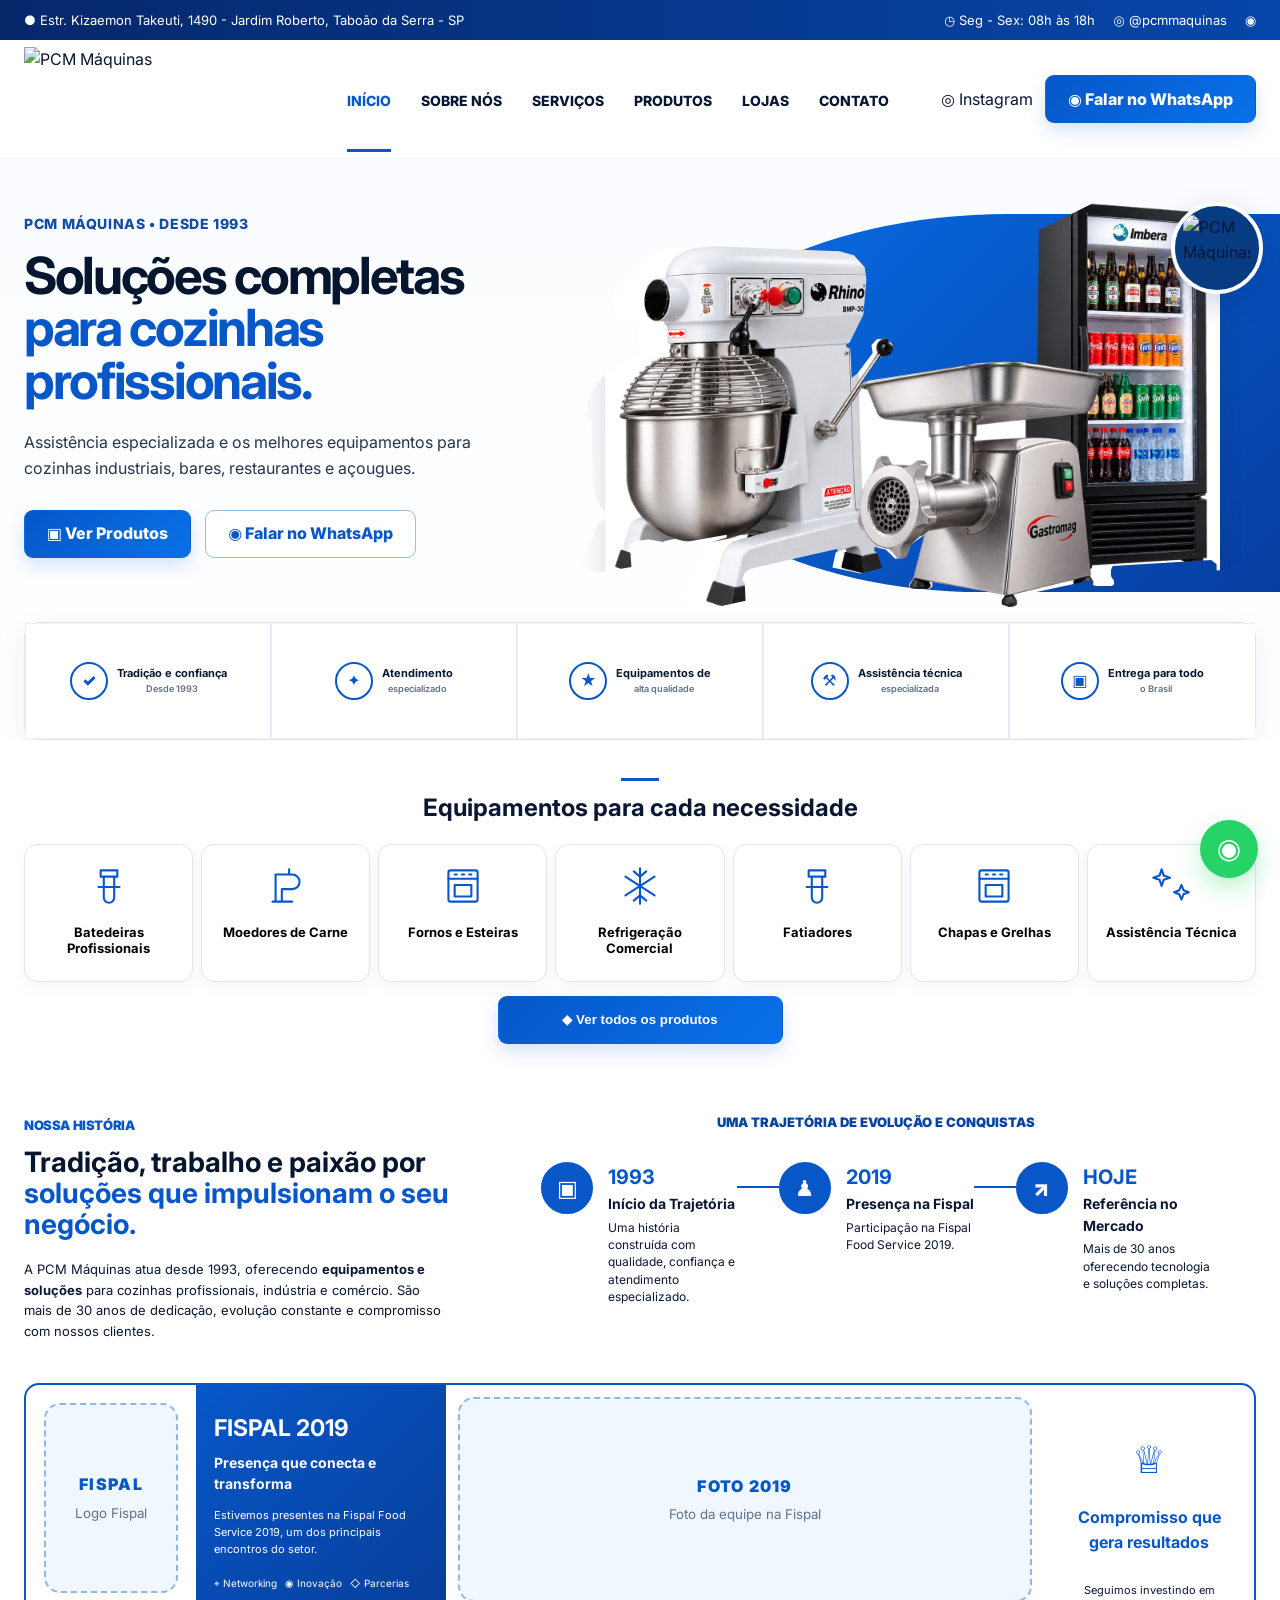
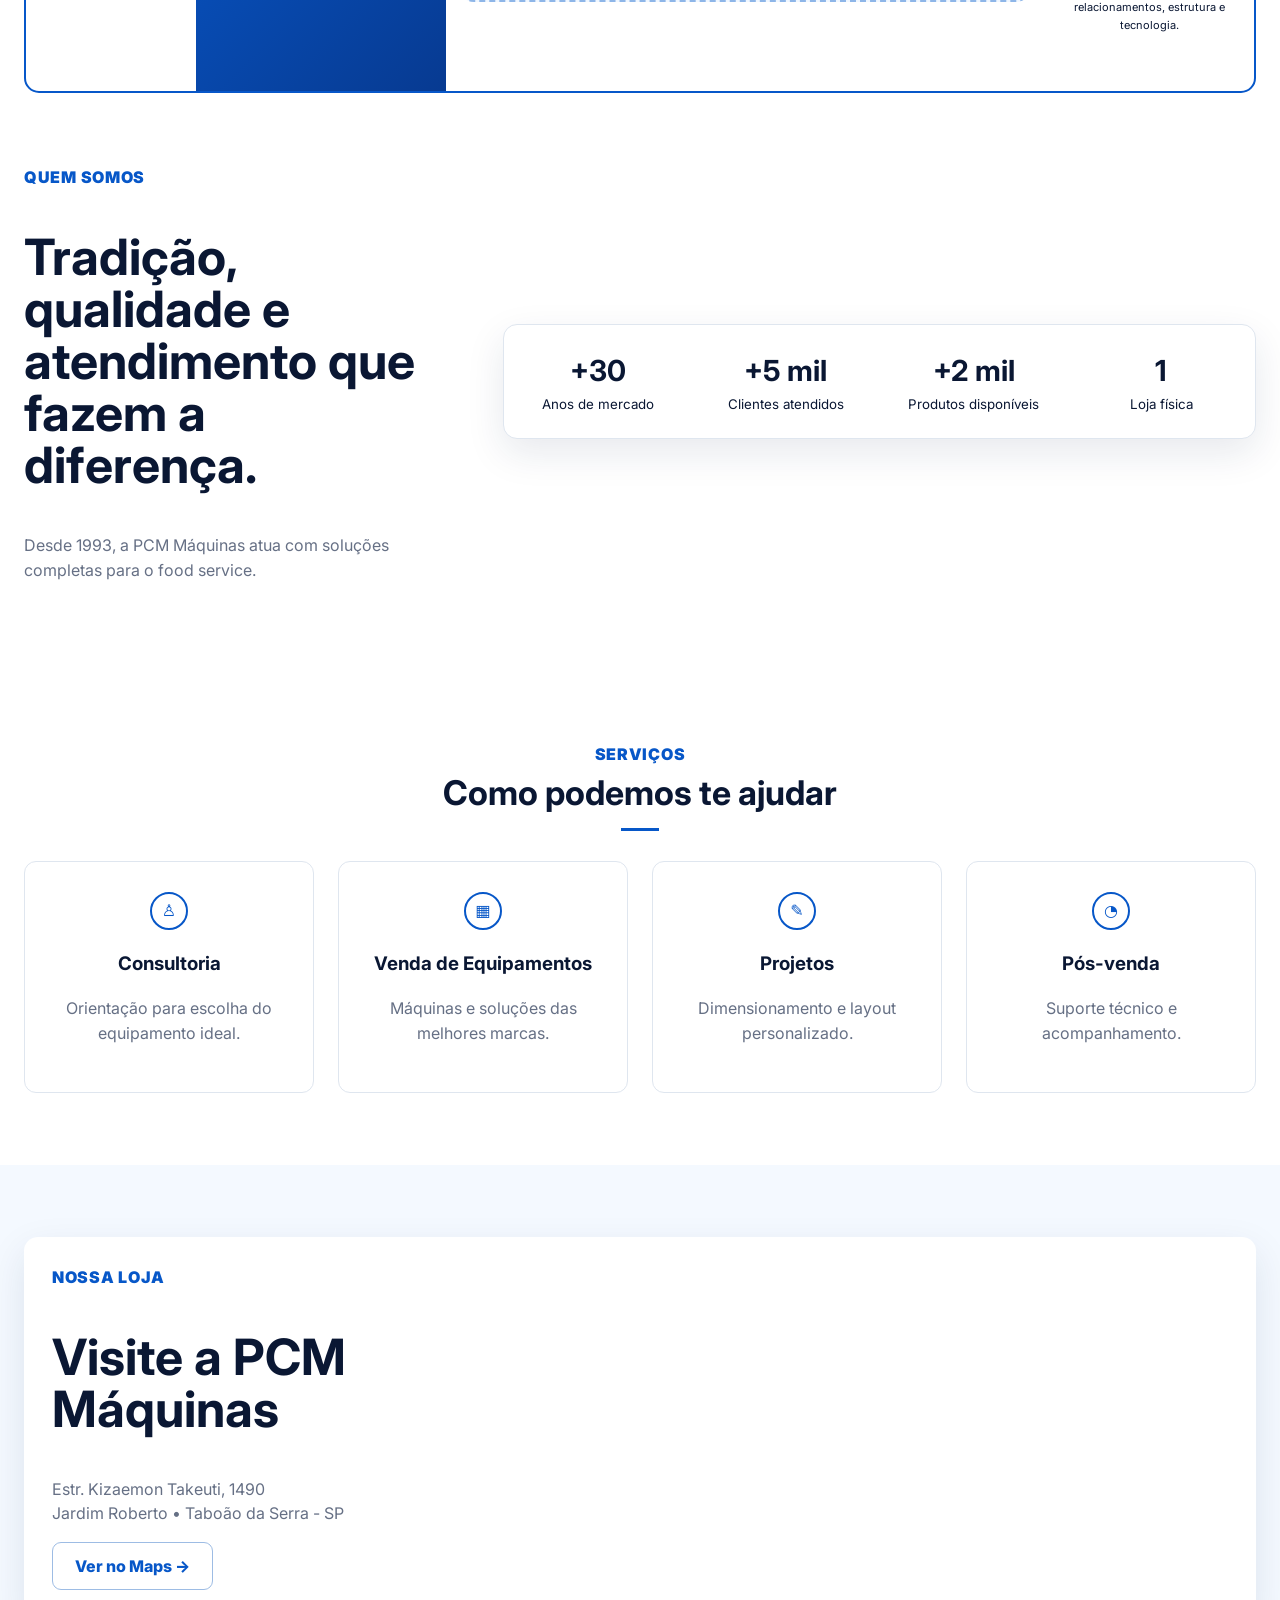
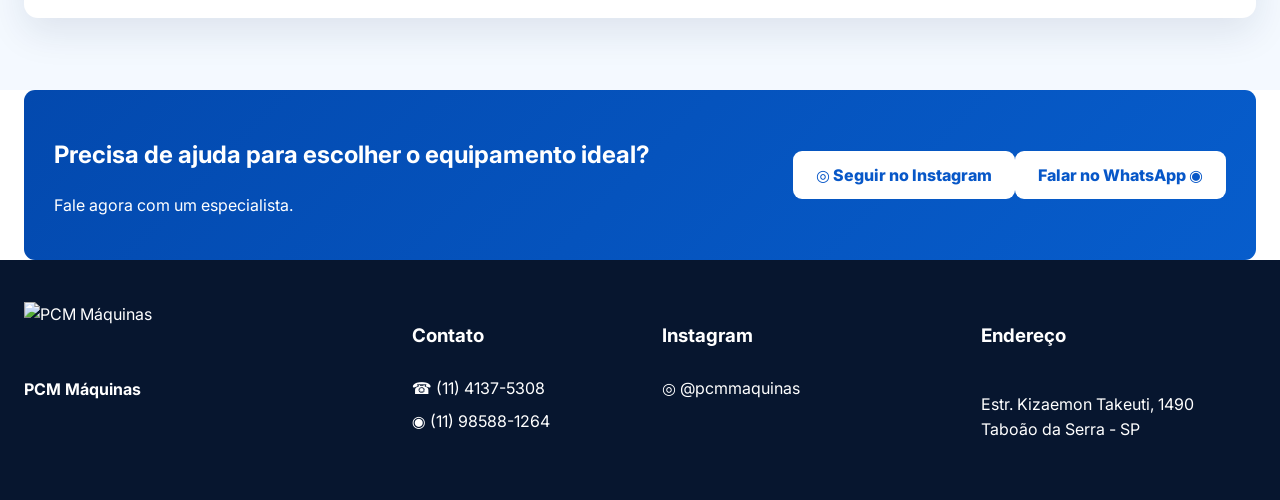
==== index.html @ 2cda2779 "Bust hero cache after final layering fix" ====
<!DOCTYPE html>
<html lang="pt-BR">
<head>
<meta charset="UTF-8"><meta name="viewport" content="width=device-width,initial-scale=1">
<title>PCM Máquinas | Soluções para cozinhas profissionais</title>
<meta name="description" content="Consultoria e venda de equipamentos e maquinários para cozinhas industriais, bares, restaurantes e açougues.">
<link rel="preconnect" href="https://fonts.googleapis.com"><link rel="preconnect" href="https://fonts.gstatic.com" crossorigin>
<link href="https://fonts.googleapis.com/css2?family=Inter:wght@400;500;600;700;800;900&display=swap" rel="stylesheet">
<link rel="stylesheet" href="style.css"><link rel="stylesheet" href="products-section.css"><link rel="stylesheet" href="reference-layout.css"><link rel="stylesheet" href="hero-image-fix.css?v=5">
</head>
<body>
<div class="topbar"><div class="container topbar-inner"><a href="https://maps.app.goo.gl/GaJ7iZRAQxHrqAn27" target="_blank">● Estr. Kizaemon Takeuti, 1490 - Jardim Roberto, Taboão da Serra - SP</a><div class="topbar-right"><span>◷ Seg - Sex: 08h às 18h</span><a href="https://www.instagram.com/pcmmaquinas/" target="_blank" rel="noopener" aria-label="Instagram PCM Máquinas">◎ @pcmmaquinas</a><a href="https://wa.me/5511985881264" target="_blank">◉</a></div></div></div>
<header class="site-header"><div class="container header-inner"><a class="brand" href="#home"><img class="logo" src="https://i.ibb.co/qYZsDvNP/5-B32-D0-B0-4-CD4-49-D8-BDB4-69-C4-C292510-B.png" alt="PCM Máquinas"></a><nav id="nav-menu" class="nav"><a class="active" href="#home">Início</a><a href="#about">Sobre nós</a><a href="#services">Serviços</a><a href="#gallery">Produtos</a><a href="#stores">Lojas</a><a href="#contact">Contato</a></nav><div class="header-actions"><a class="instagram-header" href="https://www.instagram.com/pcmmaquinas/" target="_blank" rel="noopener" aria-label="Instagram PCM Máquinas">◎ Instagram</a><a class="btn btn-whatsapp-header" href="https://wa.me/5511985881264" target="_blank">◉ Falar no WhatsApp</a><button class="menu-toggle" type="button" aria-label="Abrir menu">☰</button></div></div></header>
<main>
<section id="home" class="hero reference-hero"><div class="container hero-grid"><div class="hero-copy"><span class="eyebrow">PCM MÁQUINAS • DESDE 1993</span><h1>Soluções completas <span>para cozinhas profissionais.</span></h1><p>Assistência especializada e os melhores equipamentos para cozinhas industriais, bares, restaurantes e açougues.</p><div class="hero-actions"><a class="btn btn-primary" href="#gallery">▣ Ver Produtos</a><a class="btn btn-outline" href="https://wa.me/5511985881264" target="_blank">◉ Falar no WhatsApp</a></div></div><div class="hero-visual"><div class="hero-blob"></div><img class="hero-products-composite" src="hero-equipamentos.png?v=5" alt="Equipamentos profissionais PCM Máquinas"><div class="hero-badge"><img src="https://i.ibb.co/qYZsDvNP/5-B32-D0-B0-4-CD4-49-D8-BDB4-69-C4-C292510-B.png" alt="PCM Máquinas"></div></div></div><div class="container trust-row"><div class="trust-item"><span class="trust-icon">✓</span><strong>Tradição e confiança<small>Desde 1993</small></strong></div><div class="trust-item"><span class="trust-icon">✦</span><strong>Atendimento<small>especializado</small></strong></div><div class="trust-item"><span class="trust-icon">★</span><strong>Equipamentos de<small>alta qualidade</small></strong></div><div class="trust-item"><span class="trust-icon">⚒</span><strong>Assistência técnica<small>especializada</small></strong></div><div class="trust-item"><span class="trust-icon">▣</span><strong>Entrega para todo<small>o Brasil</small></strong></div></div></section>
<section id="gallery" class="section products-hub reference-products"><div class="container"><div class="center-heading products-heading"><span class="heading-line"></span><h2>Equipamentos para cada necessidade</h2></div><div class="equipment-categories"><button class="equipment-category" data-category="Preparação de Alimentos"><span class="category-icon" data-icon="prep"></span><strong>Batedeiras Profissionais</strong></button><button class="equipment-category" data-category="Açougues"><span class="category-icon" data-icon="butcher"></span><strong>Moedores de Carne</strong></button><button class="equipment-category" data-category="Cocção"><span class="category-icon" data-icon="cook"></span><strong>Fornos e Esteiras</strong></button><button class="equipment-category" data-category="Refrigeração"><span class="category-icon" data-icon="cold"></span><strong>Refrigeração Comercial</strong></button><button class="equipment-category" data-category="Preparação de Alimentos"><span class="category-icon" data-icon="prep"></span><strong>Fatiadores</strong></button><button class="equipment-category" data-category="Cocção"><span class="category-icon" data-icon="cook"></span><strong>Chapas e Grelhas</strong></button><button class="equipment-category" data-category="Todos"><span class="category-icon" data-icon="more"></span><strong>Assistência Técnica</strong></button></div><div class="products-expand-action"><button class="btn btn-primary" id="expandProductsBtn" type="button">◆ Ver todos os produtos</button></div><div class="equipment-catalog" id="equipmentCatalog" hidden><div class="catalog-heading"><span class="section-kicker">TODOS OS EQUIPAMENTOS</span><h2>Conheça nossa linha completa</h2></div><div class="product-filters" id="productFilters"><button class="active" data-filter="Todos">Todos</button><button data-filter="Preparação de Alimentos">Preparação</button><button data-filter="Cocção">Cocção</button><button data-filter="Refrigeração">Refrigeração</button><button data-filter="Aço Inox">Aço Inox</button><button data-filter="Linha Hotelaria">Hotelaria</button><button data-filter="Açougues">Açougues</button><button data-filter="Lavagem">Lavagem</button></div><div class="equipment-grid" id="equipmentGrid"></div><div class="load-more-wrap"><button class="btn btn-outline" id="loadMoreProducts" type="button">Carregar mais equipamentos ↓</button></div></div></div></section>
<section id="history" class="section history-section reference-history"><div class="container"><div class="history-grid"><div class="history-copy"><span class="section-kicker">NOSSA HISTÓRIA</span><h2>Tradição, trabalho e paixão por <span>soluções que impulsionam o seu negócio.</span></h2><p>A PCM Máquinas atua desde 1993, oferecendo <strong>equipamentos e soluções</strong> para cozinhas profissionais, indústria e comércio. São mais de 30 anos de dedicação, evolução constante e compromisso com nossos clientes.</p></div><div class="history-photo-test" style="overflow:hidden;border-radius:18px;min-height:300px;box-shadow:0 12px 32px rgba(15,45,90,.12)"><img src="assets/history/loja-fachada.jpg?v=1" alt="Loja PCM Máquinas em Taboão da Serra" style="display:block;width:100%;height:100%;min-height:300px;object-fit:cover;object-position:center"></div><div class="history-timeline"><div class="timeline-title">UMA TRAJETÓRIA DE EVOLUÇÃO E CONQUISTAS</div><div class="timeline"><article><span class="timeline-icon">▣</span><div><strong>1993</strong><h3>Início da Trajetória</h3><p>Uma história construída com qualidade, confiança e atendimento especializado.</p></div></article><article><span class="timeline-icon">♟</span><div><strong>2019</strong><h3>Presença na Fispal</h3><p>Participação na Fispal Food Service 2019.</p></div></article><article><span class="timeline-icon">↗</span><div><strong>HOJE</strong><h3>Referência no Mercado</h3><p>Mais de 30 anos oferecendo tecnologia e soluções completas.</p></div></article></div></div></div><div class="fispal-panel"><div class="fispal-brand-placeholder placeholder"><span>FISPAL</span><small>Logo Fispal</small></div><div class="fispal-copy"><h2>FISPAL 2019</h2><h3>Presença que conecta e transforma</h3><p>Estivemos presentes na Fispal Food Service 2019, um dos principais encontros do setor.</p><div class="mini-benefits"><span>⌖ Networking</span><span>◉ Inovação</span><span>◇ Parcerias</span></div></div><div class="fispal-photo-placeholder placeholder"><span>FOTO 2019</span><small>Foto da equipe na Fispal</small></div><div class="fispal-commit"><span class="big-outline-icon">♕</span><h3>Compromisso que gera resultados</h3><p>Seguimos investindo em relacionamentos, estrutura e tecnologia.</p></div></div></div></section>
<section id="about" class="section about-section"><div class="container about-grid"><div class="about-copy"><span class="section-kicker">QUEM SOMOS</span><h2>Tradição, qualidade e atendimento que fazem a diferença.</h2><p>Desde 1993, a PCM Máquinas atua com soluções completas para o food service.</p></div><div class="stats-card"><div class="stat"><strong>+30</strong><small>Anos de mercado</small></div><div class="stat"><strong>+5 mil</strong><small>Clientes atendidos</small></div><div class="stat"><strong>+2 mil</strong><small>Produtos disponíveis</small></div><div class="stat"><strong>1</strong><small>Loja física</small></div></div></div></section>
<section id="services" class="section services-section"><div class="container"><div class="center-heading"><span class="section-kicker">SERVIÇOS</span><h2>Como podemos te ajudar</h2><span class="heading-line"></span></div><div class="services-grid"><article class="service-card"><span class="service-icon">♙</span><h3>Consultoria</h3><p>Orientação para escolha do equipamento ideal.</p></article><article class="service-card"><span class="service-icon">▦</span><h3>Venda de Equipamentos</h3><p>Máquinas e soluções das melhores marcas.</p></article><article class="service-card"><span class="service-icon">✎</span><h3>Projetos</h3><p>Dimensionamento e layout personalizado.</p></article><article class="service-card"><span class="service-icon">◔</span><h3>Pós-venda</h3><p>Suporte técnico e acompanhamento.</p></article></div></div></section>
<section id="stores" class="section store-section"><div class="container"><div class="store-panel"><div><span class="section-kicker">NOSSA LOJA</span><h2>Visite a PCM Máquinas</h2><p>Estr. Kizaemon Takeuti, 1490<br>Jardim Roberto • Taboão da Serra - SP</p><a class="btn btn-outline" href="https://maps.app.goo.gl/GaJ7iZRAQxHrqAn27" target="_blank">Ver no Maps →</a></div><div class="map-embed"><iframe title="Mapa da PCM Máquinas" loading="lazy" src="https://www.google.com/maps?q=-23.6369493,-46.7908054&z=17&output=embed"></iframe></div></div></div></section>
<section id="contact" class="cta-section"><div class="container"><div class="cta-card"><div class="cta-copy"><div><h2>Precisa de ajuda para escolher o equipamento ideal?</h2><p>Fale agora com um especialista.</p></div></div><div class="cta-actions"><a class="btn cta-btn instagram-cta" href="https://www.instagram.com/pcmmaquinas/" target="_blank" rel="noopener">◎ Seguir no Instagram</a><a class="btn cta-btn" href="https://wa.me/5511985881264" target="_blank">Falar no WhatsApp ◉</a></div></div></div></section>
</main>
<footer class="footer"><div class="container footer-grid"><div class="footer-brand"><img src="https://i.ibb.co/qYZsDvNP/5-B32-D0-B0-4-CD4-49-D8-BDB4-69-C4-C292510-B.png" alt="PCM Máquinas"><strong>PCM Máquinas</strong></div><div class="footer-col"><h3>Contato</h3><a href="tel:+551141375308">☎ (11) 4137-5308</a><a href="https://wa.me/5511985881264">◉ (11) 98588-1264</a></div><div class="footer-col"><h3>Instagram</h3><a href="https://www.instagram.com/pcmmaquinas/" target="_blank" rel="noopener">◎ @pcmmaquinas</a></div><div class="footer-col"><h3>Endereço</h3><p>Estr. Kizaemon Takeuti, 1490<br>Taboão da Serra - SP</p></div></div></footer>
<a class="whatsapp-float" href="https://wa.me/5511985881264" target="_blank">◉</a><script src="script.js"></script>
</body></html>
---- style.css ----
:root{--navy:#061a47;--blue:#0757c8;--blue2:#0871e8;--text:#0a1733;--muted:#667085;--line:#dfe6ef;--soft:#f5f9ff;--green:#25d366;--shadow:0 14px 38px rgba(15,38,78,.10)}*{box-sizing:border-box}html{scroll-behavior:smooth}body{margin:0;font-family:Inter,system-ui,sans-serif;color:var(--text);line-height:1.55;overflow-x:hidden;background:#fff}img{max-width:100%;display:block}a{text-decoration:none;color:inherit}.container{width:min(1280px,calc(100% - 48px));margin:auto}.topbar{background:linear-gradient(90deg,#06276a,#0646aa);color:#fff;font-size:13px}.topbar-inner{min-height:40px;display:flex;align-items:center;justify-content:space-between;gap:20px}.topbar-right{display:flex;align-items:center;gap:18px}.social-icon{font-size:20px}.line-icon{display:inline-grid;place-items:center;width:20px}.site-header{position:sticky;top:0;z-index:100;background:rgba(255,255,255,.97);border-bottom:1px solid #edf1f6;backdrop-filter:blur(12px)}.header-inner{height:116px;display:flex;align-items:center;justify-content:space-between;gap:24px}.brand{flex:0 0 auto}.logo{width:245px;height:90px;object-fit:contain;object-position:left center}.nav{display:flex;align-items:center;gap:30px}.nav a{font-size:14px;text-transform:uppercase;font-weight:800;padding:44px 0 37px;border-bottom:3px solid transparent}.nav a:hover,.nav a.active{color:var(--blue);border-color:var(--blue)}.header-actions{display:flex;gap:12px;align-items:center}.menu-toggle{display:none;border:1px solid #bfd0e8;background:#fff;color:var(--blue);border-radius:10px;width:46px;height:46px;font-size:20px}.btn{display:inline-flex;align-items:center;justify-content:center;gap:9px;min-height:48px;padding:0 22px;border-radius:9px;border:1px solid transparent;font-weight:800;cursor:pointer}.btn-primary,.btn-whatsapp-header{background:linear-gradient(135deg,var(--blue),var(--blue2));color:#fff;box-shadow:0 8px 18px rgba(7,87,200,.16)}.btn-outline{background:#fff;color:var(--blue);border-color:#9dbce4}.hero{background:linear-gradient(180deg,#fff 0%,#f8fbff 100%);overflow:hidden;padding-bottom:30px}.hero-grid{min-height:555px;display:grid;grid-template-columns:minmax(0,.82fr) minmax(570px,1.18fr);align-items:center;gap:22px}.hero-copy{position:relative;z-index:4;min-width:0;padding:40px 0 18px}.eyebrow,.section-kicker{color:var(--blue);font-weight:900;letter-spacing:.045em}.hero h1{font-size:clamp(48px,5vw,72px);line-height:.99;letter-spacing:-.052em;margin:14px 0 20px;max-width:650px}.hero h1 span{color:var(--blue);display:block}.hero-copy>p{color:var(--muted);font-size:18px;max-width:570px}.hero-actions{display:flex;gap:14px;flex-wrap:wrap;margin:28px 0 26px}.trust-row{display:grid;grid-template-columns:repeat(4,1fr);gap:10px;margin-top:26px}.trust-item{min-width:0;display:flex;align-items:center;gap:9px;padding:11px 9px;background:#fff;border:1px solid #edf1f6;border-radius:12px;box-shadow:0 7px 20px rgba(15,38,78,.05)}.trust-icon,.service-icon,.timeline-icon{flex:0 0 auto;width:38px;height:38px;border-radius:50%;display:grid;place-items:center;background:#fff;border:2px solid var(--blue);color:var(--blue);font-weight:900}.trust-item strong{font-size:11px;line-height:1.25}.trust-item small{display:block;color:var(--muted);font-weight:600;margin-top:2px}.hero-visual{position:relative;min-height:555px;width:100%;isolation:isolate}.hero-blob{position:absolute;z-index:0;right:-125px;top:66px;width:650px;height:390px;background:linear-gradient(135deg,#0969df,#003a9b);border-radius:50% 0 0 50%}.hero-stage{position:absolute;z-index:1;left:5%;right:-5%;bottom:20px;height:110px;background:radial-gradient(ellipse at center,rgba(20,45,80,.20),rgba(255,255,255,0) 68%);filter:blur(5px)}.hero-machine{position:absolute;z-index:2;object-fit:contain;object-position:center bottom;filter:drop-shadow(0 24px 20px rgba(0,0,0,.18))}.mixer{width:350px;height:420px;left:3%;bottom:25px}.processor{width:290px;height:300px;left:35%;bottom:18px;z-index:3}.cooler{width:285px;height:475px;right:0;bottom:30px}.hero-badge{position:absolute;z-index:5;right:-8px;top:62px;width:96px;height:96px;border-radius:50%;background:#063c7c;border:3px solid #fff;box-shadow:0 10px 24px rgba(4,35,87,.25);display:grid;place-items:center;overflow:hidden}.hero-badge img{width:82%;height:82%;object-fit:contain}.hero-categories{display:grid;grid-template-columns:repeat(7,1fr);gap:12px;margin-top:6px}.category-mini{min-height:128px;padding:18px 8px 13px;border:1px solid #e4eaf2;border-radius:12px;background:#fff;box-shadow:0 8px 20px rgba(15,38,78,.05);text-align:center;display:flex;flex-direction:column;align-items:center;justify-content:center;color:#073f99}.category-mini span{font-size:34px;line-height:1;margin-bottom:10px}.category-mini strong{font-size:12px;line-height:1.25}.hero-benefits{margin-top:24px;display:grid;grid-template-columns:repeat(4,1fr);background:#fff;border:1px solid #e4eaf2;border-radius:14px;box-shadow:var(--shadow);overflow:hidden}.hero-benefits>div{display:flex;align-items:center;gap:12px;padding:20px;border-right:1px solid #e6ebf2}.hero-benefits>div:last-child{border:0}.hero-benefits>div>span{font-size:26px;color:var(--blue)}.hero-benefits strong{font-size:12px}.hero-benefits small{display:block;color:var(--muted);font-weight:500}.section{padding:72px 0}.about-section,.store-section{background:#f4f9ff}.about-grid{display:grid;grid-template-columns:.72fr 1.28fr;gap:56px;align-items:center}.about-copy h2,.store-panel h2{font-size:clamp(32px,4vw,50px);line-height:1.04}.about-copy p,.service-card p,.store-panel p{color:var(--muted)}.stats-card{display:grid;grid-template-columns:repeat(4,1fr);background:#fff;border:1px solid var(--line);border-radius:14px;box-shadow:var(--shadow)}.stat{padding:24px 16px;text-align:center;display:flex;flex-direction:column}.stat strong{font-size:29px}.history-section{background:#fff}.history-intro{display:grid;grid-template-columns:.72fr 1.28fr;gap:44px;align-items:center}.history-copy .section-kicker{font-size:42px;letter-spacing:-.03em}.history-copy h2{color:var(--blue);font-size:24px;line-height:1.25;margin:6px 0 36px}.history-copy p{font-size:17px;line-height:1.7}.history-photos{display:grid;grid-template-columns:1fr 1fr;gap:12px}.history-photos figure{margin:0;position:relative;border-radius:14px;overflow:hidden;min-height:300px;background:#eef4fb}.history-photos img{width:100%;height:300px;object-fit:cover}.history-photos figcaption{position:absolute;left:0;right:0;bottom:0;background:linear-gradient(90deg,#0758cb,#0b6be8);color:#fff;padding:13px 18px;display:flex;flex-direction:column}.history-photos figcaption strong{font-size:14px}.history-photos figcaption span{font-size:13px}.timeline-title{text-align:center;color:#0644a1;font-weight:900;font-size:19px;margin:30px 0 10px}.timeline{position:relative;display:grid;grid-template-columns:repeat(3,1fr);gap:42px;padding:0 45px 35px}.timeline:before{content:"";position:absolute;left:11%;right:11%;top:29px;height:2px;background:#0c55b9}.timeline article{position:relative;z-index:1;display:flex;gap:15px;background:#fff;padding-top:5px}.timeline-icon{width:52px;height:52px;background:var(--blue);color:#fff;border-color:var(--blue);font-size:22px}.timeline article strong{font-size:20px;color:var(--blue)}.timeline h3{font-size:14px;margin:0}.timeline p{font-size:12px;line-height:1.45;margin:4px 0}.fispal-panel{display:grid;grid-template-columns:.9fr 1.55fr .75fr;min-height:310px;border:2px solid #0756c7;border-radius:14px;overflow:hidden}.fispal-copy{padding:28px;color:#fff;background:linear-gradient(135deg,#0649af,#075fd0)}.fispal-tag{display:inline-block;background:#fff;color:#c21c2a;padding:7px 13px;font-weight:900;border-radius:8px}.fispal-copy h2{font-size:26px;margin:15px 0 0}.fispal-copy h3{margin:0 0 10px}.fispal-copy p{font-size:12px}.fispal-icons{display:grid;grid-template-columns:repeat(3,1fr);gap:10px;margin-top:18px}.fispal-icons div{text-align:center}.fispal-icons span{width:42px;height:42px;margin:auto auto 6px;border:1px solid #fff;border-radius:50%;display:grid;place-items:center}.fispal-icons strong,.fispal-icons small{display:block;font-size:9px}.fispal-photo{background:#edf3f8}.fispal-photo img{width:100%;height:100%;object-fit:contain;padding:20px}.fispal-commit{display:flex;flex-direction:column;justify-content:center;text-align:center;padding:26px;color:#07439a}.big-outline-icon{font-size:48px}.fispal-commit h3{font-size:18px}.fispal-commit p{font-size:12px;color:var(--text)}.mission-strip{margin-top:12px;display:grid;grid-template-columns:1.1fr 1.8fr .65fr .8fr;gap:24px;align-items:center;background:linear-gradient(90deg,#064eb7,#063b91);color:#fff;padding:16px 24px;border-radius:8px}.mission-strip>strong{font-size:15px}.mission-strip>span{font-size:11px}.mission-strip img{width:130px;height:50px;object-fit:contain;filter:brightness(0) invert(1)}.mission-strip small{display:block;font-size:10px;font-weight:500}.center-heading{text-align:center;margin-bottom:30px}.center-heading h2{font-size:34px;margin:0}.heading-line{display:block;width:38px;height:3px;background:var(--blue);margin:8px auto}.services-grid{display:grid;grid-template-columns:repeat(4,1fr);gap:24px}.service-card{border:1px solid var(--line);border-radius:12px;padding:30px 22px;text-align:center}.service-icon{margin:auto}.gallery-actions{display:flex;justify-content:flex-end;gap:10px}.icon-btn{width:38px;height:38px;border-radius:50%;border:1px solid #b9d0eb;background:#fff;color:var(--blue)}.carousel-track{display:flex;gap:14px;overflow-x:auto;padding:4px}.product-card{flex:0 0 280px;display:grid;grid-template-columns:105px 1fr;border:1px solid var(--line);border-radius:10px;overflow:hidden;cursor:pointer;min-height:160px}.product-img{width:105px;height:160px;object-fit:contain;object-position:center;padding:12px;background:#f8fbff}.product-info{padding:16px 10px}.product-name{font-weight:800;font-size:14px}.product-desc{font-size:12px;color:var(--muted)}.product-link{color:var(--blue);font-size:12px;font-weight:800}.catalog-heading{text-align:center;margin:70px 0 28px}.catalog-heading h2{font-size:34px;margin:4px 0}.product-gallery{display:grid;grid-template-columns:repeat(4,1fr);gap:22px}.gallery-card{background:#fff;border:1px solid var(--line);border-radius:14px;overflow:hidden;box-shadow:0 8px 24px rgba(15,38,78,.06);transition:.2s;display:flex;flex-direction:column}.gallery-card:hover{transform:translateY(-4px);box-shadow:var(--shadow)}.gallery-card img{width:100%;height:230px;object-fit:contain;padding:18px;background:#f8fbff}.gallery-card>div{padding:18px;display:flex;flex-direction:column;flex:1}.gallery-card h3{font-size:16px;line-height:1.3;margin:0 0 9px}.gallery-card p{font-size:13px;color:var(--muted);min-height:42px;margin:0 0 15px}.gallery-card a{font-size:13px;color:var(--blue);font-weight:800;margin-top:auto}.center-action{display:flex;justify-content:center;margin-top:26px}.store-panel{display:grid;grid-template-columns:.8fr 1.2fr;gap:30px;background:#fff;padding:28px;border-radius:14px;box-shadow:var(--shadow)}.map-embed iframe{width:100%;height:300px;border:0}.cta-card{background:linear-gradient(135deg,#0349ae,#075dcc);color:#fff;display:flex;justify-content:space-between;align-items:center;padding:26px 30px;border-radius:11px}.cta-copy{display:flex;gap:20px}.cta-btn{background:#fff;color:var(--blue)}.footer{background:var(--navy);color:#fff}.footer-grid{display:grid;grid-template-columns:1.25fr .75fr 1fr 1fr;gap:44px;padding:42px 0}.footer-brand img{width:190px;height:75px;object-fit:contain;object-position:left}.footer-col{display:flex;flex-direction:column;gap:8px}.footer-bottom{border-top:1px solid rgba(255,255,255,.12);padding:18px 0}.whatsapp-float{position:fixed;right:22px;bottom:22px;width:58px;height:58px;border-radius:50%;display:grid;place-items:center;background:var(--green);color:#fff;font-size:28px;z-index:120;box-shadow:0 10px 25px rgba(37,211,102,.3)}.modal{position:fixed;inset:0;z-index:500;display:none}.modal[aria-hidden=false]{display:block}.modal-backdrop{position:absolute;inset:0;background:rgba(3,14,37,.65)}.modal-card{position:relative;width:min(850px,92vw);margin:7vh auto;background:#fff;border-radius:16px;overflow:hidden}.modal-close{position:absolute;right:14px;top:14px;z-index:2}.modal-body{display:grid;grid-template-columns:1fr 1fr}.modal-img{height:470px;width:100%;object-fit:contain}.modal-content{padding:55px 30px}.modal-title{font-size:28px}@media(max-width:1180px){.header-inner{height:100px}.logo{width:205px;height:78px}.nav{gap:18px}.nav a{font-size:12px}.hero-grid{grid-template-columns:minmax(0,.8fr) minmax(500px,1.2fr)}.mixer{width:315px}.processor{width:255px}.cooler{width:250px}.trust-row{grid-template-columns:repeat(2,1fr)}}@media(max-width:1000px){.product-gallery{grid-template-columns:repeat(2,1fr)}.hero-categories{grid-template-columns:repeat(4,1fr)}.hero-benefits{grid-template-columns:repeat(2,1fr)}.history-intro{grid-template-columns:1fr}.fispal-panel{grid-template-columns:1fr 1.4fr}.fispal-commit{grid-column:1/-1}.mission-strip{grid-template-columns:1fr 2fr}.mission-strip img,.mission-strip>strong:last-child{display:none}}@media(max-width:880px){.topbar-inner>a,.btn-whatsapp-header{display:none}.header-inner{height:82px}.logo{width:185px;height:66px}.menu-toggle{display:block}.nav{position:absolute;top:82px;left:20px;right:20px;display:none;flex-direction:column;align-items:stretch;gap:0;background:#fff;padding:10px 20px;border-radius:0 0 14px 14px;box-shadow:var(--shadow)}.nav.open{display:flex}.nav a{padding:13px 0}.hero-grid{grid-template-columns:1fr;padding-top:20px}.hero-copy{text-align:left}.hero-visual{min-height:450px;max-width:650px;margin:auto}.hero-blob{right:-22%;top:50px;width:105%;height:320px}.mixer{width:330px;height:370px;left:4%}.processor{width:260px;height:260px;left:34%}.cooler{width:240px;height:390px;right:3%}.hero-badge{right:4%;top:45px}.about-grid,.store-panel{grid-template-columns:1fr}.stats-card,.services-grid{grid-template-columns:repeat(2,1fr)}.footer-grid{grid-template-columns:1fr 1fr}.cta-card{flex-direction:column;align-items:flex-start}.timeline{padding-left:0;padding-right:0;gap:15px}}@media(max-width:600px){.container{width:min(100% - 28px,1280px)}.topbar{display:none}.header-inner{height:78px}.logo{width:175px;height:62px}.hero{padding-bottom:20px}.hero-copy{padding-top:26px;text-align:center}.eyebrow{font-size:12px}.hero h1{font-size:42px}.hero-copy>p{font-size:16px}.hero-actions{display:grid;grid-template-columns:1fr 1fr}.hero-actions .btn{padding:0 10px;font-size:13px}.trust-row{grid-template-columns:repeat(2,1fr)}.trust-item{padding:9px 7px}.hero-visual{min-height:340px}.hero-blob{right:-38%;top:45px;width:125%;height:240px}.mixer{width:215px;height:270px;left:-1%;bottom:15px}.processor{width:180px;height:180px;left:31%;bottom:12px}.cooler{width:160px;height:280px;right:0;bottom:18px}.hero-badge{width:70px;height:70px;right:0;top:38px}.hero-categories{grid-template-columns:repeat(2,1fr)}.category-mini{min-height:100px}.hero-benefits{grid-template-columns:1fr}.hero-benefits>div{border-right:0;border-bottom:1px solid #e6ebf2}.stats-card,.services-grid,.footer-grid,.modal-body,.product-gallery{grid-template-columns:1fr}.history-copy .section-kicker{font-size:34px}.history-photos{grid-template-columns:1fr}.timeline{grid-template-columns:1fr;padding-bottom:20px}.timeline:before{display:none}.fispal-panel{grid-template-columns:1fr}.fispal-photo{min-height:260px}.mission-strip{grid-template-columns:1fr}.mission-strip>span{font-size:12px}.modal-img{height:260px}.gallery-card img{height:260px;padding:22px}}
---- products-section.css ----
.products-hub{background:#fff}.products-heading{margin-bottom:34px}.products-heading p{margin:8px auto 0;color:var(--muted);max-width:780px}.equipment-categories{display:grid;grid-template-columns:repeat(8,minmax(0,1fr));gap:8px}.equipment-category{font:inherit;appearance:none;background:#fff;border:1px solid #dfe6ef;border-radius:12px;min-width:0;min-height:190px;padding:22px 12px 18px;text-align:center;display:flex;flex-direction:column;align-items:center;cursor:pointer;box-shadow:0 6px 18px rgba(15,38,78,.04);transition:.2s}.equipment-category:hover{transform:translateY(-3px);border-color:#a9c7ee;box-shadow:0 12px 28px rgba(15,38,78,.08)}.category-icon{width:52px;height:52px;color:var(--blue);margin-bottom:13px}.category-icon svg{width:100%;height:100%;fill:none;stroke:currentColor;stroke-width:2;stroke-linecap:round;stroke-linejoin:round}.equipment-category strong{font-size:14px;line-height:1.25;min-height:35px}.equipment-category small{font-size:11px;line-height:1.55;color:var(--muted);margin-top:8px}.products-expand-action{display:flex;justify-content:center;margin:18px 0}.products-expand-action .btn{min-width:285px}.equipment-catalog{opacity:0;transform:translateY(-8px);transition:.35s;padding-top:14px}.equipment-catalog.is-open{opacity:1;transform:none}.equipment-catalog[hidden]{display:none}.equipment-catalog .catalog-heading{text-align:center;margin:0 0 10px;padding-top:12px}.equipment-catalog .catalog-heading h2{font-size:32px;margin:4px 0}.product-filters{display:flex;justify-content:center;gap:4px;overflow-x:auto;padding:0 0 12px;margin-bottom:10px;scrollbar-width:none}.product-filters button{flex:0 0 auto;background:transparent;border:0;border-right:1px solid #e0e5ec;padding:7px 22px;font:inherit;font-size:12px;font-weight:700;color:var(--text);cursor:pointer}.product-filters button:last-child{border:0}.product-filters button.active{background:var(--blue);color:#fff;border-radius:18px;border-color:transparent}.equipment-grid{display:grid;grid-template-columns:repeat(4,minmax(0,1fr));gap:12px}.equipment-card{min-width:0;background:#fff;border:1px solid #e0e6ee;border-radius:11px;overflow:hidden;display:flex;flex-direction:column;box-shadow:0 5px 15px rgba(15,38,78,.035)}.equipment-image{width:100%;height:220px;background:#fafcff;padding:14px;overflow:hidden;display:flex;align-items:center;justify-content:center}.equipment-image img{display:block;width:100%;height:100%;max-width:100%;object-fit:contain!important;object-position:center}.equipment-info{padding:14px 16px 17px;display:flex;flex-direction:column;flex:1;min-width:0}.equipment-tag{font-size:9px;color:var(--blue);font-weight:800;text-transform:uppercase}.equipment-info h3{font-size:14px;line-height:1.3;margin:5px 0 7px;overflow-wrap:anywhere}.equipment-info p{font-size:11px;line-height:1.5;color:var(--muted);margin:0 0 10px}.equipment-info a{font-size:11px;color:var(--blue);font-weight:800;margin-top:auto}.load-more-wrap{display:flex;justify-content:center;margin-top:18px}.load-more-wrap .btn{min-width:285px}@media(max-width:1180px){.equipment-categories{grid-template-columns:repeat(4,1fr)}.equipment-grid{grid-template-columns:repeat(3,1fr)}}@media(max-width:820px){.equipment-categories{grid-template-columns:repeat(2,1fr)}.equipment-grid{grid-template-columns:repeat(2,1fr)}.product-filters{justify-content:flex-start}}@media(max-width:520px){.equipment-category{min-height:175px;padding:18px 10px}.equipment-category strong{font-size:12px}.equipment-category small{font-size:10px}.equipment-grid{grid-template-columns:1fr}.equipment-image{height:260px}.products-expand-action .btn,.load-more-wrap .btn{width:100%;min-width:0}}
---- reference-layout.css ----
:root{--pcm:#0757c9;--navy:#07162f;--line:#dfe6ef;--soft:#f8fafc}*{box-sizing:border-box}.placeholder{border:2px dashed #8eb6e8;background:rgba(235,244,255,.72);display:flex;flex-direction:column;align-items:center;justify-content:center;text-align:center;color:#0757c9;border-radius:16px}.placeholder span{font-weight:900;letter-spacing:.08em}.placeholder small{margin-top:6px;color:#60738d}.site-header{background:#fff}.header-inner{min-height:118px}.logo{width:270px!important;height:105px!important;object-fit:contain}.reference-hero{padding:34px 0 0!important;background:linear-gradient(180deg,#fafcff,#fff)!important;overflow:hidden}.reference-hero .hero-grid{display:grid!important;grid-template-columns:.85fr 1.15fr!important;gap:36px!important;min-height:420px!important;align-items:center!important}.reference-hero .hero-copy{padding:20px 0 38px!important;text-align:left!important}.eyebrow{display:block;color:#124ca3;font-size:14px;font-weight:800;margin-bottom:14px}.reference-hero h1{font-size:clamp(42px,4vw,62px)!important;line-height:1.03!important;letter-spacing:-.045em!important;color:var(--navy)!important;margin:0 0 22px!important}.reference-hero h1 span{display:block;color:#0757c9}.reference-hero .hero-copy>p{font-size:16px!important;line-height:1.65!important;max-width:570px!important;color:#27354a!important}.hero-actions{display:flex;gap:14px;margin-top:28px}.reference-hero .hero-visual{height:410px!important;min-height:410px!important;position:relative!important;overflow:visible!important;isolation:isolate!important}.reference-hero .hero-blob{position:absolute!important;z-index:0!important;left:12%!important;right:-12%!important;top:12px!important;bottom:20px!important;width:auto!important;height:auto!important;border-radius:52% 0 0 48%!important;background:linear-gradient(135deg,#0870ea,#063a9b)!important}.hero-slot{display:none!important}.hero-products-composite{position:absolute!important;z-index:4!important;inset:0!important;width:100%!important;height:100%!important;max-width:none!important;object-fit:contain!important;object-position:center bottom!important;display:block!important;mix-blend-mode:multiply!important;filter:drop-shadow(0 18px 18px rgba(8,27,55,.18))!important}.hero-badge{position:absolute!important;right:-1%!important;top:0!important;z-index:7!important;width:92px!important;height:92px!important;border-radius:50%!important;background:#073b82!important;border:4px solid white!important;display:grid!important;place-items:center!important;box-shadow:0 10px 30px rgba(5,37,94,.2)!important}.hero-badge img{width:80%!important;height:80%!important;object-fit:contain!important}.reference-hero>.trust-row{display:grid!important;grid-template-columns:repeat(5,1fr)!important;gap:0!important;margin-top:0!important;margin-bottom:0!important;background:#fff;border:1px solid var(--line);border-radius:14px;box-shadow:0 8px 28px rgba(13,39,80,.07);position:relative;z-index:8}.reference-hero .trust-item{min-height:116px!important;border-right:1px solid var(--line);border-radius:0!important;box-shadow:none!important;justify-content:center!important;text-align:center!important}.reference-hero .trust-item:last-child{border-right:0}.reference-products{padding:30px 0 22px!important}.reference-products .products-heading{margin-bottom:18px!important}.reference-products .products-heading h2{font-size:24px!important}.reference-products .equipment-categories{display:grid!important;grid-template-columns:repeat(7,1fr)!important;gap:8px!important}.reference-products .equipment-category{min-height:138px!important;padding:16px 8px!important;border-radius:13px!important}.reference-products .equipment-category small{display:none}.reference-products .category-icon{width:50px!important;height:50px!important}.reference-products .equipment-category strong{font-size:13px!important}.products-expand-action{margin-top:14px!important}.reference-history{padding:28px 0 0!important}.history-grid{display:grid;grid-template-columns:.72fr 1.28fr;gap:45px;align-items:start}.history-copy .section-kicker{font-size:13px!important}.history-copy h2{font-size:28px!important;line-height:1.12;margin:10px 0 18px;color:var(--navy)}.history-copy h2 span{color:#0757c9}.history-copy p{font-size:13px;line-height:1.6}.history-timeline .timeline-title{text-align:center;margin:0 0 25px;font-size:13px}.history-timeline .timeline{margin-top:0!important}.fispal-panel{margin-top:28px!important;display:grid!important;grid-template-columns:170px 250px minmax(320px,1fr) 210px!important;gap:0!important;padding:0!important;border:2px solid #0757c9!important;border-radius:15px!important;overflow:hidden;background:#fff!important}.fispal-brand-placeholder{margin:18px;height:190px}.fispal-copy{background:linear-gradient(135deg,#0757c9,#073a91);color:#fff;padding:26px 18px!important}.fispal-copy h2{font-size:23px;margin:0 0 5px}.fispal-copy h3{font-size:14px;margin:0 0 12px}.fispal-copy p{font-size:11px;line-height:1.55}.mini-benefits{display:flex;gap:8px;flex-wrap:wrap;margin-top:18px;font-size:10px}.fispal-photo-placeholder{margin:12px;height:205px}.fispal-commit{padding:28px 20px!important;text-align:center!important;display:flex!important;flex-direction:column!important;justify-content:center!important}.big-outline-icon{font-size:38px;color:#0757c9}.fispal-commit h3{color:#0757c9;font-size:16px}.fispal-commit p{font-size:11px;line-height:1.6}.footer{margin-top:0!important}.about-section,.services-section{background:#fff}@media(max-width:1100px){.header-inner{min-height:90px}.logo{width:190px!important;height:75px!important}.reference-hero .hero-grid{grid-template-columns:.9fr 1.1fr!important}.reference-hero h1{font-size:43px!important}.reference-products .equipment-categories{grid-template-columns:repeat(4,1fr)!important}.history-grid{grid-template-columns:1fr!important}.fispal-panel{grid-template-columns:150px 220px 1fr!important}.fispal-commit{grid-column:1/-1;border-top:1px solid var(--line)}}@media(max-width:880px){.header-inner{min-height:78px}.logo{width:150px!important;height:58px!important}.nav{top:78px!important}.reference-hero{padding-top:18px!important}.reference-hero .hero-grid{grid-template-columns:1fr!important;gap:5px!important}.reference-hero .hero-copy{padding:20px 0!important;text-align:center!important}.reference-hero .hero-copy>p{margin:auto!important}.hero-actions{justify-content:center}.reference-hero .hero-visual{height:380px!important;min-height:380px!important;max-width:650px;margin:auto;width:100%;overflow:hidden!important}.hero-products-composite{object-position:center bottom!important}.reference-hero>.trust-row{grid-template-columns:repeat(3,1fr)!important}.reference-hero .trust-item:nth-child(4),.reference-hero .trust-item:nth-child(5){border-top:1px solid var(--line)}.reference-products .equipment-categories{grid-template-columns:repeat(3,1fr)!important}.fispal-panel{grid-template-columns:1fr 1.5fr!important}.fispal-photo-placeholder{grid-column:1/-1;height:280px}.fispal-commit{grid-column:1/-1}}@media(max-width:600px){.container{width:min(100% - 28px,1200px)!important}.reference-hero .hero-copy{text-align:left!important}.eyebrow{font-size:11px}.reference-hero h1{font-size:38px!important}.reference-hero .hero-copy>p{font-size:14px!important}.hero-actions{display:grid!important;grid-template-columns:1fr!important}.hero-actions .btn{width:100%!important}.reference-hero .hero-visual{width:calc(100% + 28px)!important;margin-left:-14px!important;height:290px!important;min-height:290px!important}.reference-hero .hero-blob{left:8%!important;right:-25%!important;top:35px!important}.hero-products-composite{object-fit:contain!important;object-position:center bottom!important}.hero-badge{width:60px!important;height:60px!important;right:2%!important;top:32px!important}.reference-hero>.trust-row{grid-template-columns:1fr 1fr!important}.reference-hero .trust-item{min-height:94px!important}.reference-hero .trust-item:last-child{grid-column:1/-1}.reference-products .products-heading h2{font-size:21px!important}.reference-products .equipment-categories{grid-template-columns:repeat(2,1fr)!important}.reference-products .equipment-category{min-height:120px!important}.history-copy h2{font-size:25px!important}.fispal-panel{grid-template-columns:1fr!important}.fispal-brand-placeholder{height:170px}.fispal-photo-placeholder{grid-column:auto;height:220px}.fispal-commit{grid-column:auto}.timeline{grid-template-columns:1fr!important}.timeline:before{display:none!important}}
---- hero-image-fix.css ----
/* Hero v5: single image source, responsive silhouette mask, blue behind equipment. */
.reference-hero .hero-visual{
  position:relative!important;
  isolation:isolate!important;
  overflow:visible!important;
}
.reference-hero .hero-blob{
  position:absolute!important;
  z-index:1!important;
  pointer-events:none!important;
}
.reference-hero .hero-visual::after{
  content:none!important;
  display:none!important;
  background:none!important;
}
.hero-products-composite{
  display:block!important;
  position:absolute!important;
  z-index:5!important;
  inset:0!important;
  width:100%!important;
  height:100%!important;
  max-width:none!important;
  object-fit:contain!important;
  object-position:center bottom!important;
  opacity:1!important;
  visibility:visible!important;
  background:transparent!important;
  mix-blend-mode:normal!important;
  filter:drop-shadow(0 18px 16px rgba(12,31,58,.16))!important;
  pointer-events:none!important;
  clip-path:polygon(97.591% 2.539%,96.810% 1.758%,94.792% 2.246%,76.562% 0%,68.424% 6.836%,68.229% 39.160%,63.477% 38.867%,59.440% 39.258%,42.708% 43.750%,45.052% 38.086%,46.810% 37.109%,47.201% 36.035%,47.201% 34.766%,46.289% 33.203%,44.857% 33.398%,44.076% 34.863%,44.271% 36.719%,42.057% 41.699%,41.211% 42.871%,41.016% 35.645%,40.430% 35.352%,40.430% 34.570%,40.885% 34.277%,42.904% 27.441%,43.359% 18.750%,43.099% 15.820%,41.536% 12.891%,39.453% 11.914%,21.029% 10.742%,15.495% 11.035%,13.867% 11.523%,12.109% 12.695%,10.417% 15.234%,9.766% 18.555%,8.008% 18.848%,6.966% 20.215%,6.380% 23.145%,6.380% 25.195%,6.901% 27.832%,8.008% 29.004%,9.505% 29.102%,10.091% 30.371%,10.156% 34.277%,10.612% 34.570%,10.482% 37.402%,7.747% 38.770%,6.055% 41.309%,5.534% 41.504%,5.664% 41.895%,4.818% 42.676%,4.688% 43.652%,4.036% 44.238%,4.036% 45.215%,3.451% 45.605%,3.516% 46.582%,2.995% 47.070%,3.190% 47.852%,2.669% 48.535%,2.865% 49.316%,2.474% 49.902%,3.060% 51.172%,2.409% 51.758%,2.344% 52.441%,3.385% 53.320%,3.581% 69.434%,4.297% 73.047%,5.924% 76.758%,4.232% 78.418%,2.930% 84.570%,2.409% 85.156%,1.628% 88.867%,4.297% 90.332%,9.180% 88.965%,9.049% 85.645%,8.724% 84.668%,8.984% 83.496%,9.831% 82.520%,11.719% 82.227%,13.932% 82.910%,17.253% 82.812%,23.047% 81.055%,23.047% 81.738%,20.768% 82.910%,19.661% 84.473%,17.969% 92.188%,17.448% 92.676%,16.406% 96.875%,16.667% 97.461%,20.182% 99.219%,25.781% 97.168%,25.651% 92.871%,25.260% 91.992%,25.716% 90.234%,26.497% 89.355%,39.062% 84.570%,39.193% 85.156%,38.867% 85.449%,38.411% 89.062%,42.513% 90.527%,45.638% 89.160%,44.922% 85.547%,44.466% 84.961%,44.531% 84.082%,46.159% 84.668%,47.526% 86.914%,48.698% 86.816%,49.219% 86.426%,49.805% 83.496%,51.758% 81.152%,50.130% 91.797%,49.544% 93.164%,49.740% 94.238%,52.474% 94.336%,52.930% 93.750%,52.930% 92.578%,63.542% 95.801%,63.021% 97.070%,63.021% 98.047%,64.258% 98.828%,66.732% 98.438%,66.992% 97.363%,66.536% 95.605%,76.042% 92.188%,76.107% 93.066%,76.628% 93.555%,79.036% 93.555%,79.362% 93.164%,79.362% 92.383%,78.906% 91.113%,78.906% 89.648%,79.167% 88.672%,93.490% 87.207%,94.271% 88.281%,94.271% 89.746%,96.289% 89.844%,96.419% 88.867%,96.159% 88.281%,97.266% 87.793%,97.266% 87.012%,97.852% 86.719%,97.852% 72.754%,96.940% 71.973%,97.852% 70.801%);
}
.reference-hero .hero-badge{z-index:8!important}
.history-photo-test{display:none!important}
@media(max-width:880px){
  .reference-hero .hero-visual{overflow:hidden!important}
  .hero-products-composite{object-position:center bottom!important}
}
@media(max-width:600px){
  .reference-hero .hero-visual{height:290px!important;min-height:290px!important;overflow:hidden!important}
  .hero-products-composite{object-fit:contain!important;object-position:center bottom!important}
}
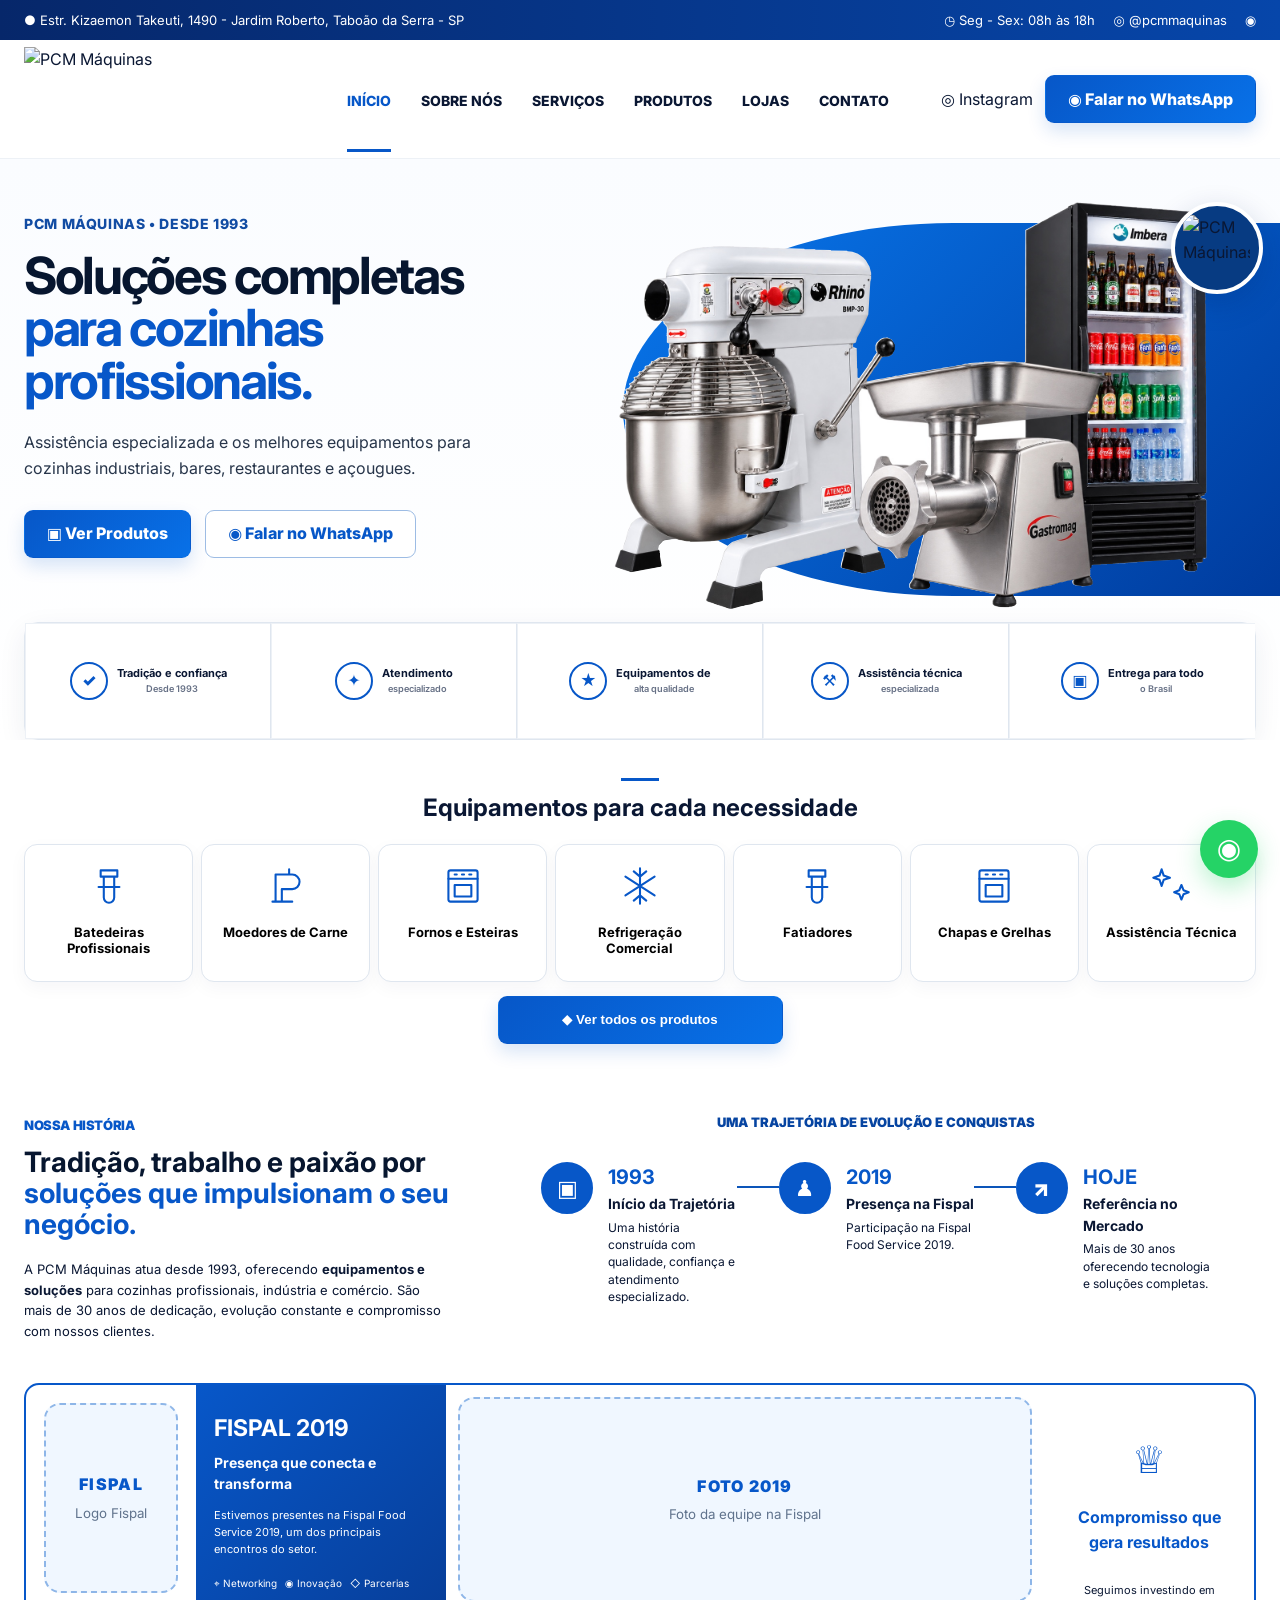
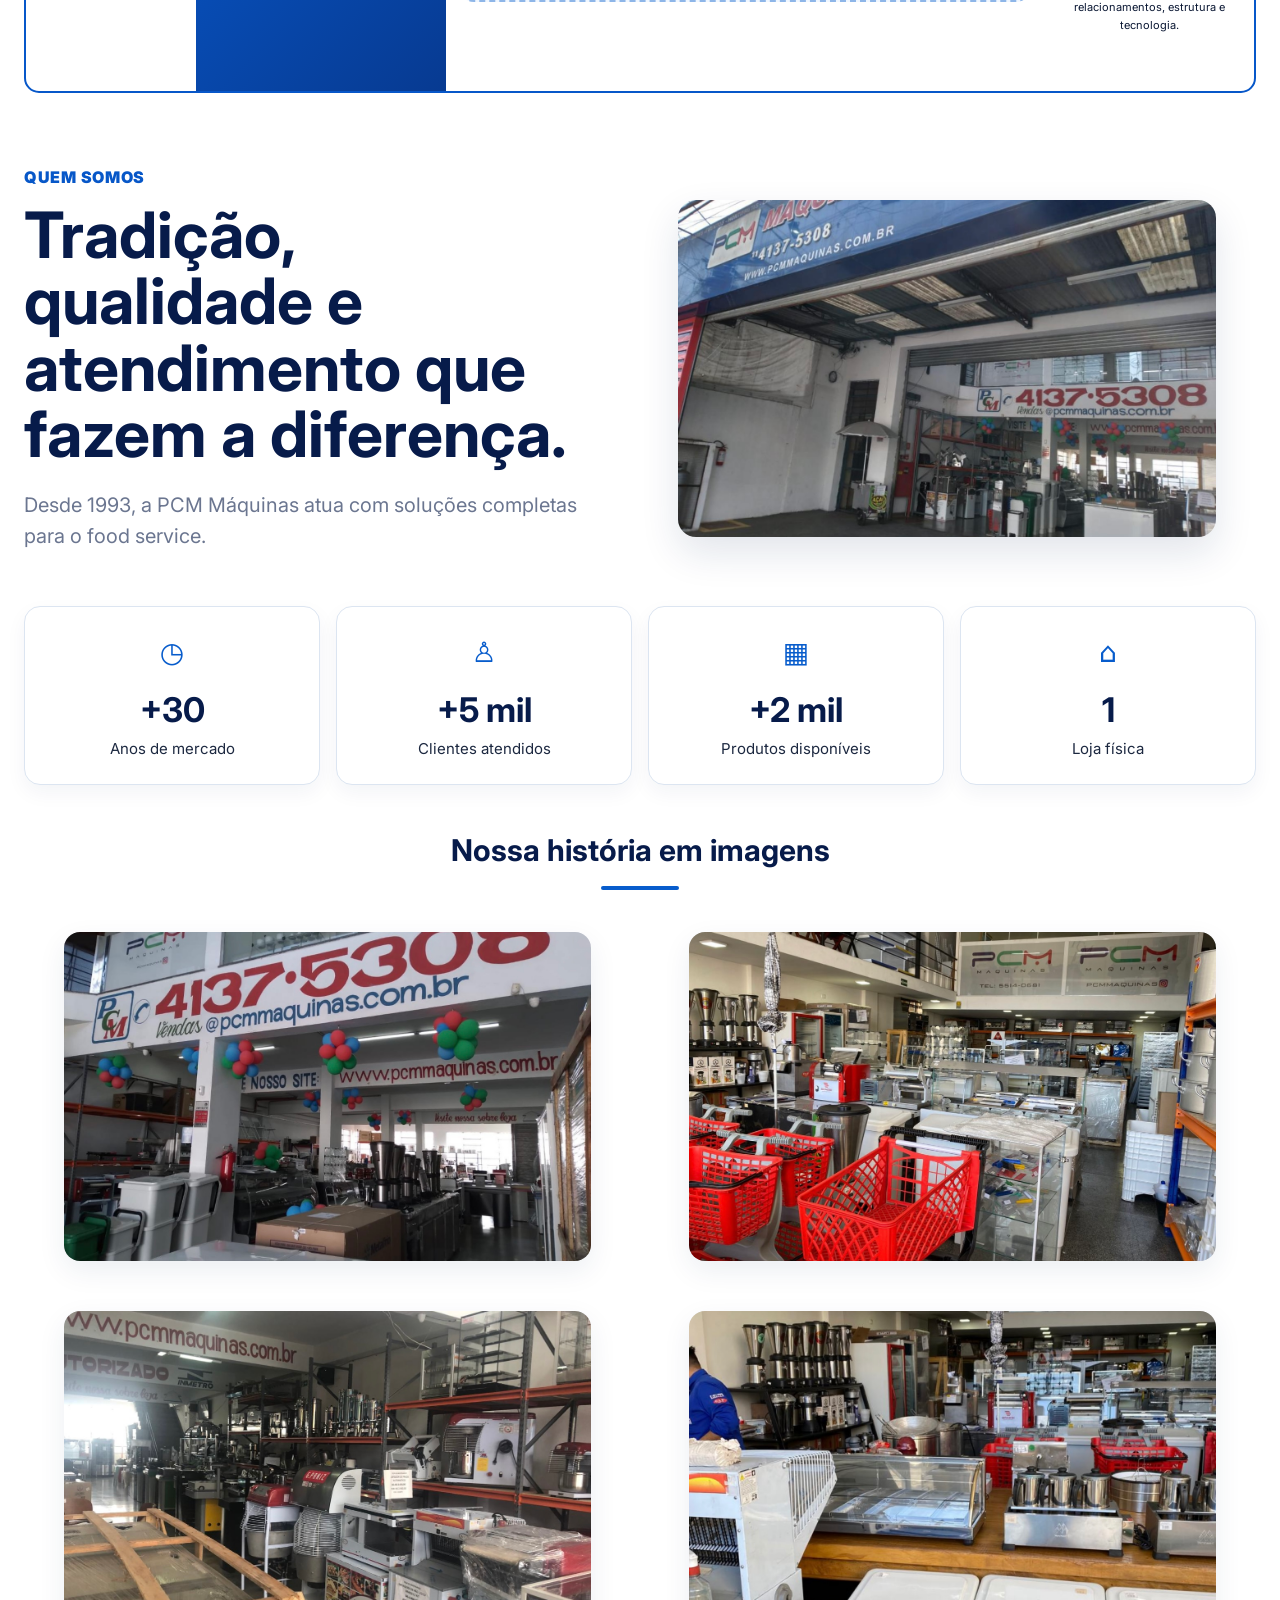
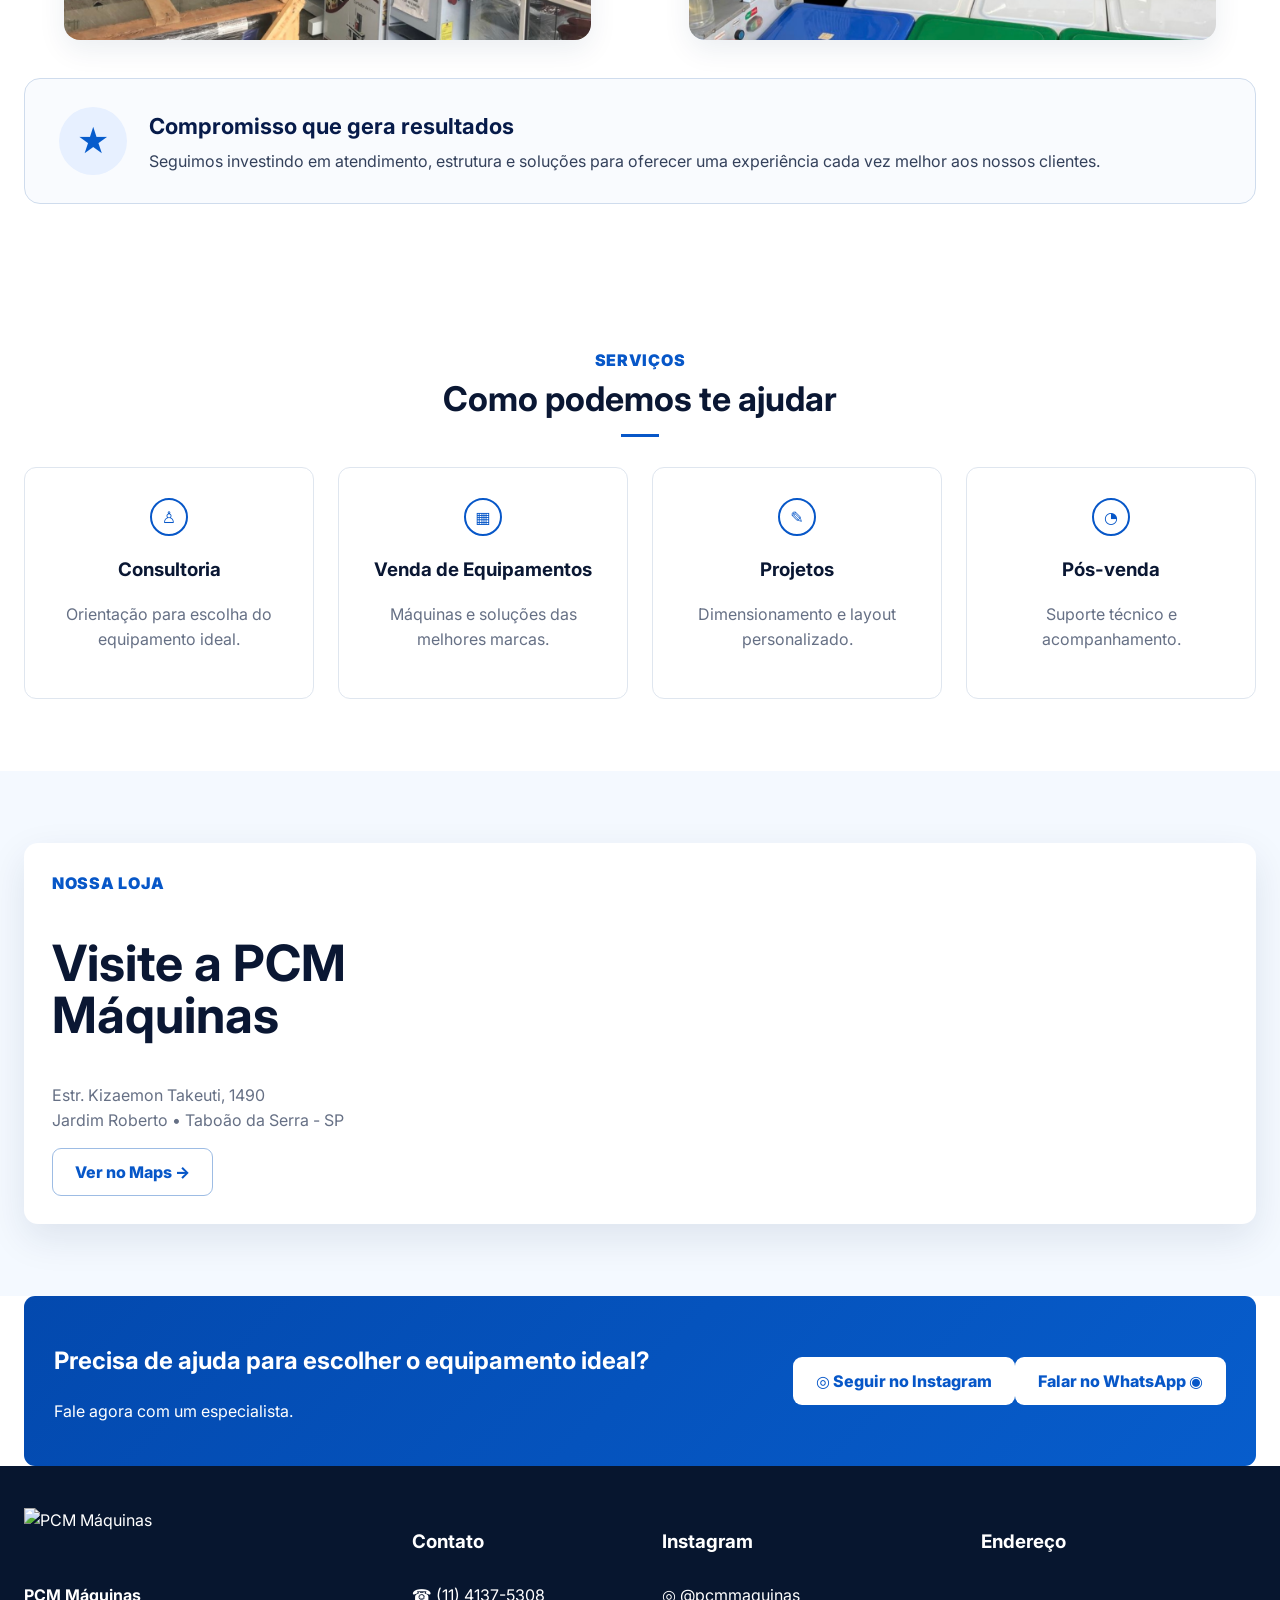
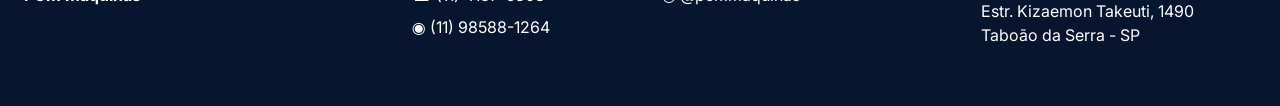
==== commit 2d324e90: "Redesign Quem Somos with PCM store gallery" ====
--- a/index.html
+++ b/index.html
@@ -6,7 +6,7 @@
 <meta name="description" content="Consultoria e venda de equipamentos e maquinários para cozinhas industriais, bares, restaurantes e açougues.">
 <link rel="preconnect" href="https://fonts.googleapis.com"><link rel="preconnect" href="https://fonts.gstatic.com" crossorigin>
 <link href="https://fonts.googleapis.com/css2?family=Inter:wght@400;500;600;700;800;900&display=swap" rel="stylesheet">
-<link rel="stylesheet" href="style.css"><link rel="stylesheet" href="products-section.css"><link rel="stylesheet" href="reference-layout.css"><link rel="stylesheet" href="hero-image-fix.css?v=5">
+<link rel="stylesheet" href="style.css"><link rel="stylesheet" href="products-section.css"><link rel="stylesheet" href="reference-layout.css"><link rel="stylesheet" href="hero-image-fix.css?v=5"><link rel="stylesheet" href="about-layout.css?v=2">
 </head>
 <body>
 <div class="topbar"><div class="container topbar-inner"><a href="https://maps.app.goo.gl/GaJ7iZRAQxHrqAn27" target="_blank">● Estr. Kizaemon Takeuti, 1490 - Jardim Roberto, Taboão da Serra - SP</a><div class="topbar-right"><span>◷ Seg - Sex: 08h às 18h</span><a href="https://www.instagram.com/pcmmaquinas/" target="_blank" rel="noopener" aria-label="Instagram PCM Máquinas">◎ @pcmmaquinas</a><a href="https://wa.me/5511985881264" target="_blank">◉</a></div></div></div>
@@ -15,7 +15,7 @@
 <section id="home" class="hero reference-hero"><div class="container hero-grid"><div class="hero-copy"><span class="eyebrow">PCM MÁQUINAS • DESDE 1993</span><h1>Soluções completas <span>para cozinhas profissionais.</span></h1><p>Assistência especializada e os melhores equipamentos para cozinhas industriais, bares, restaurantes e açougues.</p><div class="hero-actions"><a class="btn btn-primary" href="#gallery">▣ Ver Produtos</a><a class="btn btn-outline" href="https://wa.me/5511985881264" target="_blank">◉ Falar no WhatsApp</a></div></div><div class="hero-visual"><div class="hero-blob"></div><img class="hero-products-composite" src="hero-equipamentos.png?v=5" alt="Equipamentos profissionais PCM Máquinas"><div class="hero-badge"><img src="https://i.ibb.co/qYZsDvNP/5-B32-D0-B0-4-CD4-49-D8-BDB4-69-C4-C292510-B.png" alt="PCM Máquinas"></div></div></div><div class="container trust-row"><div class="trust-item"><span class="trust-icon">✓</span><strong>Tradição e confiança<small>Desde 1993</small></strong></div><div class="trust-item"><span class="trust-icon">✦</span><strong>Atendimento<small>especializado</small></strong></div><div class="trust-item"><span class="trust-icon">★</span><strong>Equipamentos de<small>alta qualidade</small></strong></div><div class="trust-item"><span class="trust-icon">⚒</span><strong>Assistência técnica<small>especializada</small></strong></div><div class="trust-item"><span class="trust-icon">▣</span><strong>Entrega para todo<small>o Brasil</small></strong></div></div></section>
 <section id="gallery" class="section products-hub reference-products"><div class="container"><div class="center-heading products-heading"><span class="heading-line"></span><h2>Equipamentos para cada necessidade</h2></div><div class="equipment-categories"><button class="equipment-category" data-category="Preparação de Alimentos"><span class="category-icon" data-icon="prep"></span><strong>Batedeiras Profissionais</strong></button><button class="equipment-category" data-category="Açougues"><span class="category-icon" data-icon="butcher"></span><strong>Moedores de Carne</strong></button><button class="equipment-category" data-category="Cocção"><span class="category-icon" data-icon="cook"></span><strong>Fornos e Esteiras</strong></button><button class="equipment-category" data-category="Refrigeração"><span class="category-icon" data-icon="cold"></span><strong>Refrigeração Comercial</strong></button><button class="equipment-category" data-category="Preparação de Alimentos"><span class="category-icon" data-icon="prep"></span><strong>Fatiadores</strong></button><button class="equipment-category" data-category="Cocção"><span class="category-icon" data-icon="cook"></span><strong>Chapas e Grelhas</strong></button><button class="equipment-category" data-category="Todos"><span class="category-icon" data-icon="more"></span><strong>Assistência Técnica</strong></button></div><div class="products-expand-action"><button class="btn btn-primary" id="expandProductsBtn" type="button">◆ Ver todos os produtos</button></div><div class="equipment-catalog" id="equipmentCatalog" hidden><div class="catalog-heading"><span class="section-kicker">TODOS OS EQUIPAMENTOS</span><h2>Conheça nossa linha completa</h2></div><div class="product-filters" id="productFilters"><button class="active" data-filter="Todos">Todos</button><button data-filter="Preparação de Alimentos">Preparação</button><button data-filter="Cocção">Cocção</button><button data-filter="Refrigeração">Refrigeração</button><button data-filter="Aço Inox">Aço Inox</button><button data-filter="Linha Hotelaria">Hotelaria</button><button data-filter="Açougues">Açougues</button><button data-filter="Lavagem">Lavagem</button></div><div class="equipment-grid" id="equipmentGrid"></div><div class="load-more-wrap"><button class="btn btn-outline" id="loadMoreProducts" type="button">Carregar mais equipamentos ↓</button></div></div></div></section>
 <section id="history" class="section history-section reference-history"><div class="container"><div class="history-grid"><div class="history-copy"><span class="section-kicker">NOSSA HISTÓRIA</span><h2>Tradição, trabalho e paixão por <span>soluções que impulsionam o seu negócio.</span></h2><p>A PCM Máquinas atua desde 1993, oferecendo <strong>equipamentos e soluções</strong> para cozinhas profissionais, indústria e comércio. São mais de 30 anos de dedicação, evolução constante e compromisso com nossos clientes.</p></div><div class="history-photo-test" style="overflow:hidden;border-radius:18px;min-height:300px;box-shadow:0 12px 32px rgba(15,45,90,.12)"><img src="assets/history/loja-fachada.jpg?v=1" alt="Loja PCM Máquinas em Taboão da Serra" style="display:block;width:100%;height:100%;min-height:300px;object-fit:cover;object-position:center"></div><div class="history-timeline"><div class="timeline-title">UMA TRAJETÓRIA DE EVOLUÇÃO E CONQUISTAS</div><div class="timeline"><article><span class="timeline-icon">▣</span><div><strong>1993</strong><h3>Início da Trajetória</h3><p>Uma história construída com qualidade, confiança e atendimento especializado.</p></div></article><article><span class="timeline-icon">♟</span><div><strong>2019</strong><h3>Presença na Fispal</h3><p>Participação na Fispal Food Service 2019.</p></div></article><article><span class="timeline-icon">↗</span><div><strong>HOJE</strong><h3>Referência no Mercado</h3><p>Mais de 30 anos oferecendo tecnologia e soluções completas.</p></div></article></div></div></div><div class="fispal-panel"><div class="fispal-brand-placeholder placeholder"><span>FISPAL</span><small>Logo Fispal</small></div><div class="fispal-copy"><h2>FISPAL 2019</h2><h3>Presença que conecta e transforma</h3><p>Estivemos presentes na Fispal Food Service 2019, um dos principais encontros do setor.</p><div class="mini-benefits"><span>⌖ Networking</span><span>◉ Inovação</span><span>◇ Parcerias</span></div></div><div class="fispal-photo-placeholder placeholder"><span>FOTO 2019</span><small>Foto da equipe na Fispal</small></div><div class="fispal-commit"><span class="big-outline-icon">♕</span><h3>Compromisso que gera resultados</h3><p>Seguimos investindo em relacionamentos, estrutura e tecnologia.</p></div></div></div></section>
-<section id="about" class="section about-section"><div class="container about-grid"><div class="about-copy"><span class="section-kicker">QUEM SOMOS</span><h2>Tradição, qualidade e atendimento que fazem a diferença.</h2><p>Desde 1993, a PCM Máquinas atua com soluções completas para o food service.</p></div><div class="stats-card"><div class="stat"><strong>+30</strong><small>Anos de mercado</small></div><div class="stat"><strong>+5 mil</strong><small>Clientes atendidos</small></div><div class="stat"><strong>+2 mil</strong><small>Produtos disponíveis</small></div><div class="stat"><strong>1</strong><small>Loja física</small></div></div></div></section>
+<section id="about" class="section about-section"><div class="container"><div class="about-showcase"><div class="about-copy"><span class="section-kicker">QUEM SOMOS</span><h2>Tradição, qualidade e atendimento que fazem a diferença.</h2><p>Desde 1993, a PCM Máquinas atua com soluções completas para o food service.</p></div><figure class="about-feature-photo"><img src="assets/about/about-01.png" alt="Fachada da PCM Máquinas" loading="lazy"></figure></div><div class="about-stats"><div class="about-stat-card"><span class="about-stat-icon">◷</span><strong>+30</strong><small>Anos de mercado</small></div><div class="about-stat-card"><span class="about-stat-icon">♙</span><strong>+5 mil</strong><small>Clientes atendidos</small></div><div class="about-stat-card"><span class="about-stat-icon">▦</span><strong>+2 mil</strong><small>Produtos disponíveis</small></div><div class="about-stat-card"><span class="about-stat-icon">⌂</span><strong>1</strong><small>Loja física</small></div></div><div class="about-gallery-title"><h3>Nossa história em imagens</h3></div><div class="about-photo-grid"><figure class="about-photo-card"><img src="assets/about/about-02.png" alt="Interior da PCM Máquinas" loading="lazy"></figure><figure class="about-photo-card"><img src="assets/about/about-03.png" alt="Showroom PCM Máquinas" loading="lazy"></figure><figure class="about-photo-card"><img src="assets/about/about-04.png" alt="Equipamentos no showroom PCM Máquinas" loading="lazy"></figure><figure class="about-photo-card"><img src="assets/about/about-05.png" alt="Linha de equipamentos da PCM Máquinas" loading="lazy"></figure></div><div class="about-commitment"><div class="about-commitment-icon">★</div><div><h3>Compromisso que gera resultados</h3><p>Seguimos investindo em atendimento, estrutura e soluções para oferecer uma experiência cada vez melhor aos nossos clientes.</p></div></div></div></section>
 <section id="services" class="section services-section"><div class="container"><div class="center-heading"><span class="section-kicker">SERVIÇOS</span><h2>Como podemos te ajudar</h2><span class="heading-line"></span></div><div class="services-grid"><article class="service-card"><span class="service-icon">♙</span><h3>Consultoria</h3><p>Orientação para escolha do equipamento ideal.</p></article><article class="service-card"><span class="service-icon">▦</span><h3>Venda de Equipamentos</h3><p>Máquinas e soluções das melhores marcas.</p></article><article class="service-card"><span class="service-icon">✎</span><h3>Projetos</h3><p>Dimensionamento e layout personalizado.</p></article><article class="service-card"><span class="service-icon">◔</span><h3>Pós-venda</h3><p>Suporte técnico e acompanhamento.</p></article></div></div></section>
 <section id="stores" class="section store-section"><div class="container"><div class="store-panel"><div><span class="section-kicker">NOSSA LOJA</span><h2>Visite a PCM Máquinas</h2><p>Estr. Kizaemon Takeuti, 1490<br>Jardim Roberto • Taboão da Serra - SP</p><a class="btn btn-outline" href="https://maps.app.goo.gl/GaJ7iZRAQxHrqAn27" target="_blank">Ver no Maps →</a></div><div class="map-embed"><iframe title="Mapa da PCM Máquinas" loading="lazy" src="https://www.google.com/maps?q=-23.6369493,-46.7908054&z=17&output=embed"></iframe></div></div></div></section>
 <section id="contact" class="cta-section"><div class="container"><div class="cta-card"><div class="cta-copy"><div><h2>Precisa de ajuda para escolher o equipamento ideal?</h2><p>Fale agora com um especialista.</p></div></div><div class="cta-actions"><a class="btn cta-btn instagram-cta" href="https://www.instagram.com/pcmmaquinas/" target="_blank" rel="noopener">◎ Seguir no Instagram</a><a class="btn cta-btn" href="https://wa.me/5511985881264" target="_blank">Falar no WhatsApp ◉</a></div></div></div></section>
--- a/hero-image-fix.css
+++ b/hero-image-fix.css
@@ -1,44 +1,9 @@
-/* Hero v5: single image source, responsive silhouette mask, blue behind equipment. */
-.reference-hero .hero-visual{
-  position:relative!important;
-  isolation:isolate!important;
-  overflow:visible!important;
-}
-.reference-hero .hero-blob{
-  position:absolute!important;
-  z-index:1!important;
-  pointer-events:none!important;
-}
-.reference-hero .hero-visual::after{
-  content:none!important;
-  display:none!important;
-  background:none!important;
-}
-.hero-products-composite{
-  display:block!important;
-  position:absolute!important;
-  z-index:5!important;
-  inset:0!important;
-  width:100%!important;
-  height:100%!important;
-  max-width:none!important;
-  object-fit:contain!important;
-  object-position:center bottom!important;
-  opacity:1!important;
-  visibility:visible!important;
-  background:transparent!important;
-  mix-blend-mode:normal!important;
-  filter:drop-shadow(0 18px 16px rgba(12,31,58,.16))!important;
-  pointer-events:none!important;
-  clip-path:polygon(97.591% 2.539%,96.810% 1.758%,94.792% 2.246%,76.562% 0%,68.424% 6.836%,68.229% 39.160%,63.477% 38.867%,59.440% 39.258%,42.708% 43.750%,45.052% 38.086%,46.810% 37.109%,47.201% 36.035%,47.201% 34.766%,46.289% 33.203%,44.857% 33.398%,44.076% 34.863%,44.271% 36.719%,42.057% 41.699%,41.211% 42.871%,41.016% 35.645%,40.430% 35.352%,40.430% 34.570%,40.885% 34.277%,42.904% 27.441%,43.359% 18.750%,43.099% 15.820%,41.536% 12.891%,39.453% 11.914%,21.029% 10.742%,15.495% 11.035%,13.867% 11.523%,12.109% 12.695%,10.417% 15.234%,9.766% 18.555%,8.008% 18.848%,6.966% 20.215%,6.380% 23.145%,6.380% 25.195%,6.901% 27.832%,8.008% 29.004%,9.505% 29.102%,10.091% 30.371%,10.156% 34.277%,10.612% 34.570%,10.482% 37.402%,7.747% 38.770%,6.055% 41.309%,5.534% 41.504%,5.664% 41.895%,4.818% 42.676%,4.688% 43.652%,4.036% 44.238%,4.036% 45.215%,3.451% 45.605%,3.516% 46.582%,2.995% 47.070%,3.190% 47.852%,2.669% 48.535%,2.865% 49.316%,2.474% 49.902%,3.060% 51.172%,2.409% 51.758%,2.344% 52.441%,3.385% 53.320%,3.581% 69.434%,4.297% 73.047%,5.924% 76.758%,4.232% 78.418%,2.930% 84.570%,2.409% 85.156%,1.628% 88.867%,4.297% 90.332%,9.180% 88.965%,9.049% 85.645%,8.724% 84.668%,8.984% 83.496%,9.831% 82.520%,11.719% 82.227%,13.932% 82.910%,17.253% 82.812%,23.047% 81.055%,23.047% 81.738%,20.768% 82.910%,19.661% 84.473%,17.969% 92.188%,17.448% 92.676%,16.406% 96.875%,16.667% 97.461%,20.182% 99.219%,25.781% 97.168%,25.651% 92.871%,25.260% 91.992%,25.716% 90.234%,26.497% 89.355%,39.062% 84.570%,39.193% 85.156%,38.867% 85.449%,38.411% 89.062%,42.513% 90.527%,45.638% 89.160%,44.922% 85.547%,44.466% 84.961%,44.531% 84.082%,46.159% 84.668%,47.526% 86.914%,48.698% 86.816%,49.219% 86.426%,49.805% 83.496%,51.758% 81.152%,50.130% 91.797%,49.544% 93.164%,49.740% 94.238%,52.474% 94.336%,52.930% 93.750%,52.930% 92.578%,63.542% 95.801%,63.021% 97.070%,63.021% 98.047%,64.258% 98.828%,66.732% 98.438%,66.992% 97.363%,66.536% 95.605%,76.042% 92.188%,76.107% 93.066%,76.628% 93.555%,79.036% 93.555%,79.362% 93.164%,79.362% 92.383%,78.906% 91.113%,78.906% 89.648%,79.167% 88.672%,93.490% 87.207%,94.271% 88.281%,94.271% 89.746%,96.289% 89.844%,96.419% 88.867%,96.159% 88.281%,97.266% 87.793%,97.266% 87.012%,97.852% 86.719%,97.852% 72.754%,96.940% 71.973%,97.852% 70.801%);
-}
+/* Hero v7 — exact equipment colors, blue background behind, no polygon clipping. */
+.reference-hero .hero-visual{position:relative!important;isolation:isolate!important;overflow:visible!important}
+.reference-hero .hero-blob{position:absolute!important;z-index:1!important;left:8%!important;right:-4%!important;top:5%!important;bottom:4%!important;border-radius:52% 0 0 52%!important;background:linear-gradient(135deg,#0877ed 0%,#003b9d 100%)!important;pointer-events:none!important}
+.reference-hero .hero-visual::after{content:none!important;display:none!important}
+.hero-products-composite{display:block!important;position:absolute!important;z-index:5!important;inset:0!important;width:100%!important;height:100%!important;max-width:none!important;object-fit:contain!important;object-position:center bottom!important;opacity:1!important;visibility:visible!important;background:transparent!important;mix-blend-mode:normal!important;clip-path:none!important;filter:drop-shadow(0 18px 16px rgba(12,31,58,.14))!important;pointer-events:none!important;-webkit-mask-image:url("[data-uri]")!important;mask-image:url("[data-uri]")!important;-webkit-mask-size:100% 100%!important;mask-size:100% 100%!important;-webkit-mask-repeat:no-repeat!important;mask-repeat:no-repeat!important;-webkit-mask-position:center!important;mask-position:center!important}
 .reference-hero .hero-badge{z-index:8!important}
 .history-photo-test{display:none!important}
-@media(max-width:880px){
-  .reference-hero .hero-visual{overflow:hidden!important}
-  .hero-products-composite{object-position:center bottom!important}
-}
-@media(max-width:600px){
-  .reference-hero .hero-visual{height:290px!important;min-height:290px!important;overflow:hidden!important}
-  .hero-products-composite{object-fit:contain!important;object-position:center bottom!important}
-}
+@media(max-width:880px){.reference-hero .hero-visual{overflow:hidden!important}.reference-hero .hero-blob{left:4%!important;right:-10%!important}.hero-products-composite{object-position:center bottom!important}}
+@media(max-width:600px){.reference-hero .hero-visual{height:290px!important;min-height:290px!important;overflow:hidden!important}.reference-hero .hero-blob{left:0!important;right:-14%!important;top:8%!important;bottom:3%!important}.hero-products-composite{object-fit:contain!important;object-position:center bottom!important}}
--- a/about-layout.css
+++ b/about-layout.css
@@ -0,0 +1 @@
+.about-section{background:#fff}.about-showcase{display:grid;grid-template-columns:1fr 1.08fr;gap:42px;align-items:center}.about-copy h2{font-size:clamp(38px,5vw,64px);line-height:1.04;margin:12px 0 22px;color:#071b4a}.about-copy p{font-size:20px;color:#6b7690;max-width:620px}.about-feature-photo{border-radius:18px;overflow:hidden;box-shadow:0 16px 38px rgba(15,45,90,.12);aspect-ratio:16/10;background:#f5f8fc}.about-feature-photo img,.about-photo-grid img{width:100%;height:100%;display:block;object-fit:cover}.about-stats{display:grid;grid-template-columns:repeat(4,1fr);gap:16px;margin:34px 0 42px}.about-stat-card{border:1px solid #dce5f1;border-radius:16px;background:#fff;min-height:170px;padding:24px;text-align:center;display:flex;flex-direction:column;justify-content:center;box-shadow:0 8px 20px rgba(15,45,90,.05)}.about-stat-card .about-stat-icon{font-size:28px;color:#075ccc;margin-bottom:10px}.about-stat-card strong{font-size:34px;color:#071b4a}.about-stat-card small{font-size:15px;color:#1c2840}.about-gallery-title{text-align:center;margin-bottom:26px}.about-gallery-title h3{font-size:30px;margin:0;color:#071b4a}.about-gallery-title:after{content:"";display:block;width:78px;height:4px;border-radius:4px;background:#075ccc;margin:12px auto 0}.about-photo-grid{display:grid;grid-template-columns:repeat(2,1fr);gap:18px}.about-photo-card{overflow:hidden;border-radius:16px;aspect-ratio:16/10;background:#f5f8fc;box-shadow:0 10px 28px rgba(15,45,90,.08)}.about-commitment{margin-top:22px;border:1px solid #cfdced;border-radius:16px;background:#f9fbfe;padding:28px 34px;display:flex;align-items:center;gap:22px}.about-commitment-icon{width:68px;height:68px;border-radius:50%;display:grid;place-items:center;background:#e7f0ff;color:#075ccc;font-size:32px;flex:none}.about-commitment h3{margin:0 0 6px;color:#071b4a;font-size:22px}.about-commitment p{margin:0;color:#34415b}.about-photo-placeholder{display:grid;place-items:center;color:#7f8ca3;font-weight:700;background:linear-gradient(135deg,#f7f9fc,#edf3fa)}@media(max-width:900px){.about-showcase{grid-template-columns:1fr}.about-stats{grid-template-columns:repeat(2,1fr)}.about-copy p{font-size:18px}}@media(max-width:560px){.about-section{padding:38px 0}.about-showcase{gap:26px}.about-copy h2{font-size:42px}.about-feature-photo{aspect-ratio:4/3}.about-stats{grid-template-columns:repeat(2,1fr);gap:12px;margin:26px 0 34px}.about-stat-card{min-height:145px;padding:18px 10px}.about-stat-card strong{font-size:30px}.about-photo-grid{grid-template-columns:1fr;gap:14px}.about-photo-card{aspect-ratio:4/3}.about-commitment{padding:22px 18px;align-items:flex-start}.about-commitment-icon{width:54px;height:54px;font-size:25px}.about-gallery-title h3{font-size:25px}}
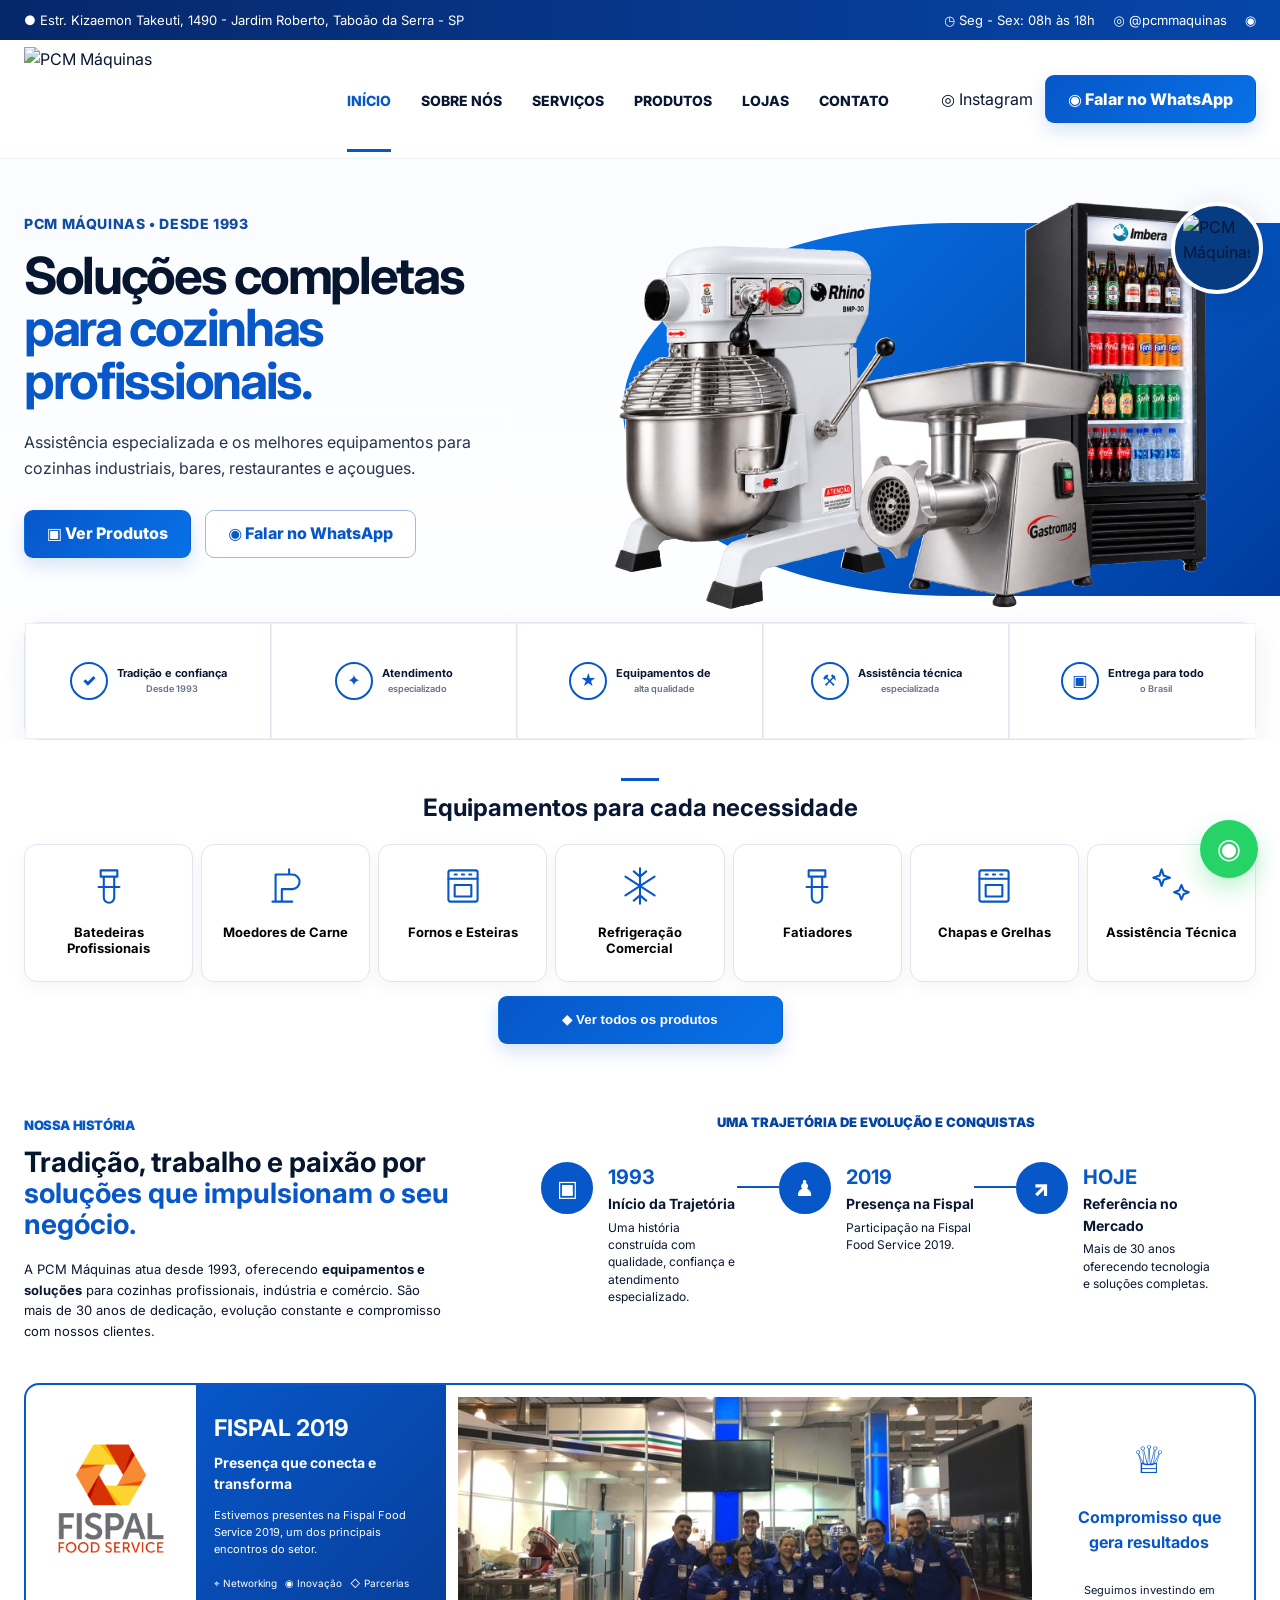
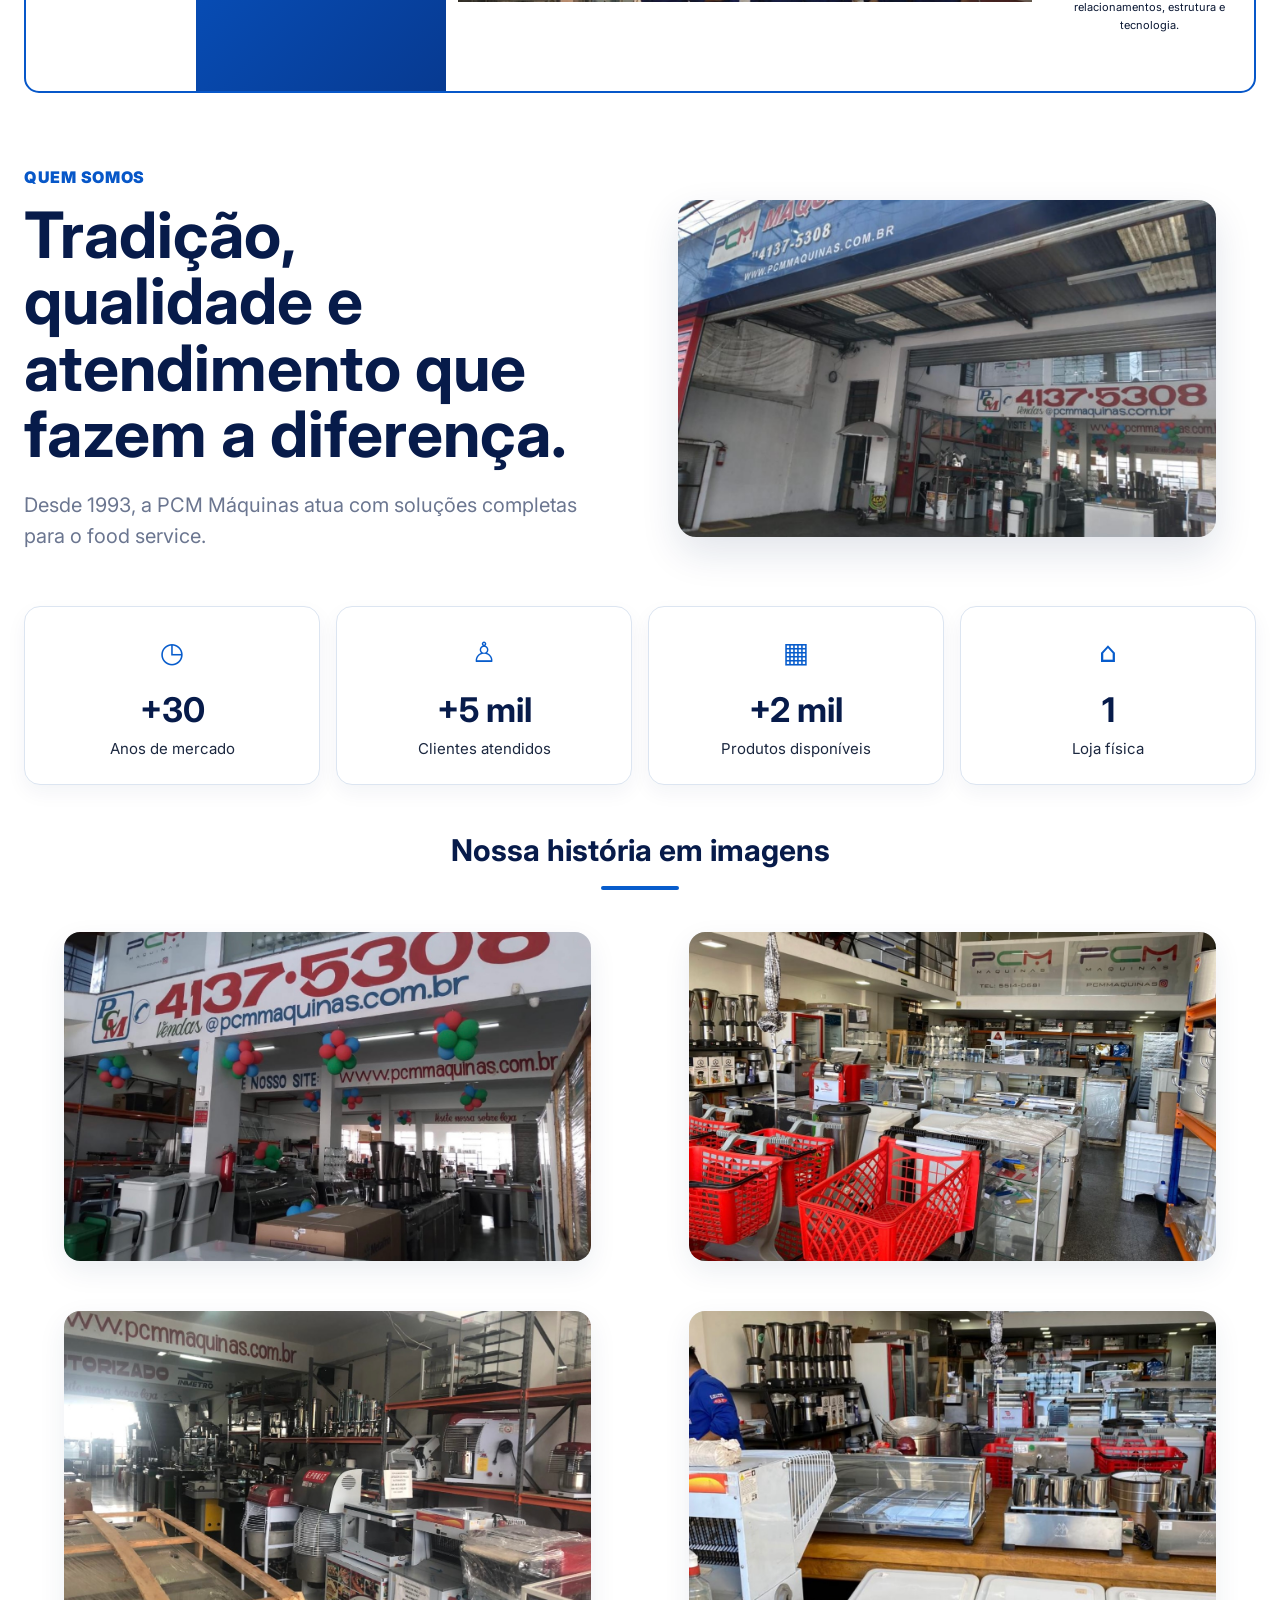
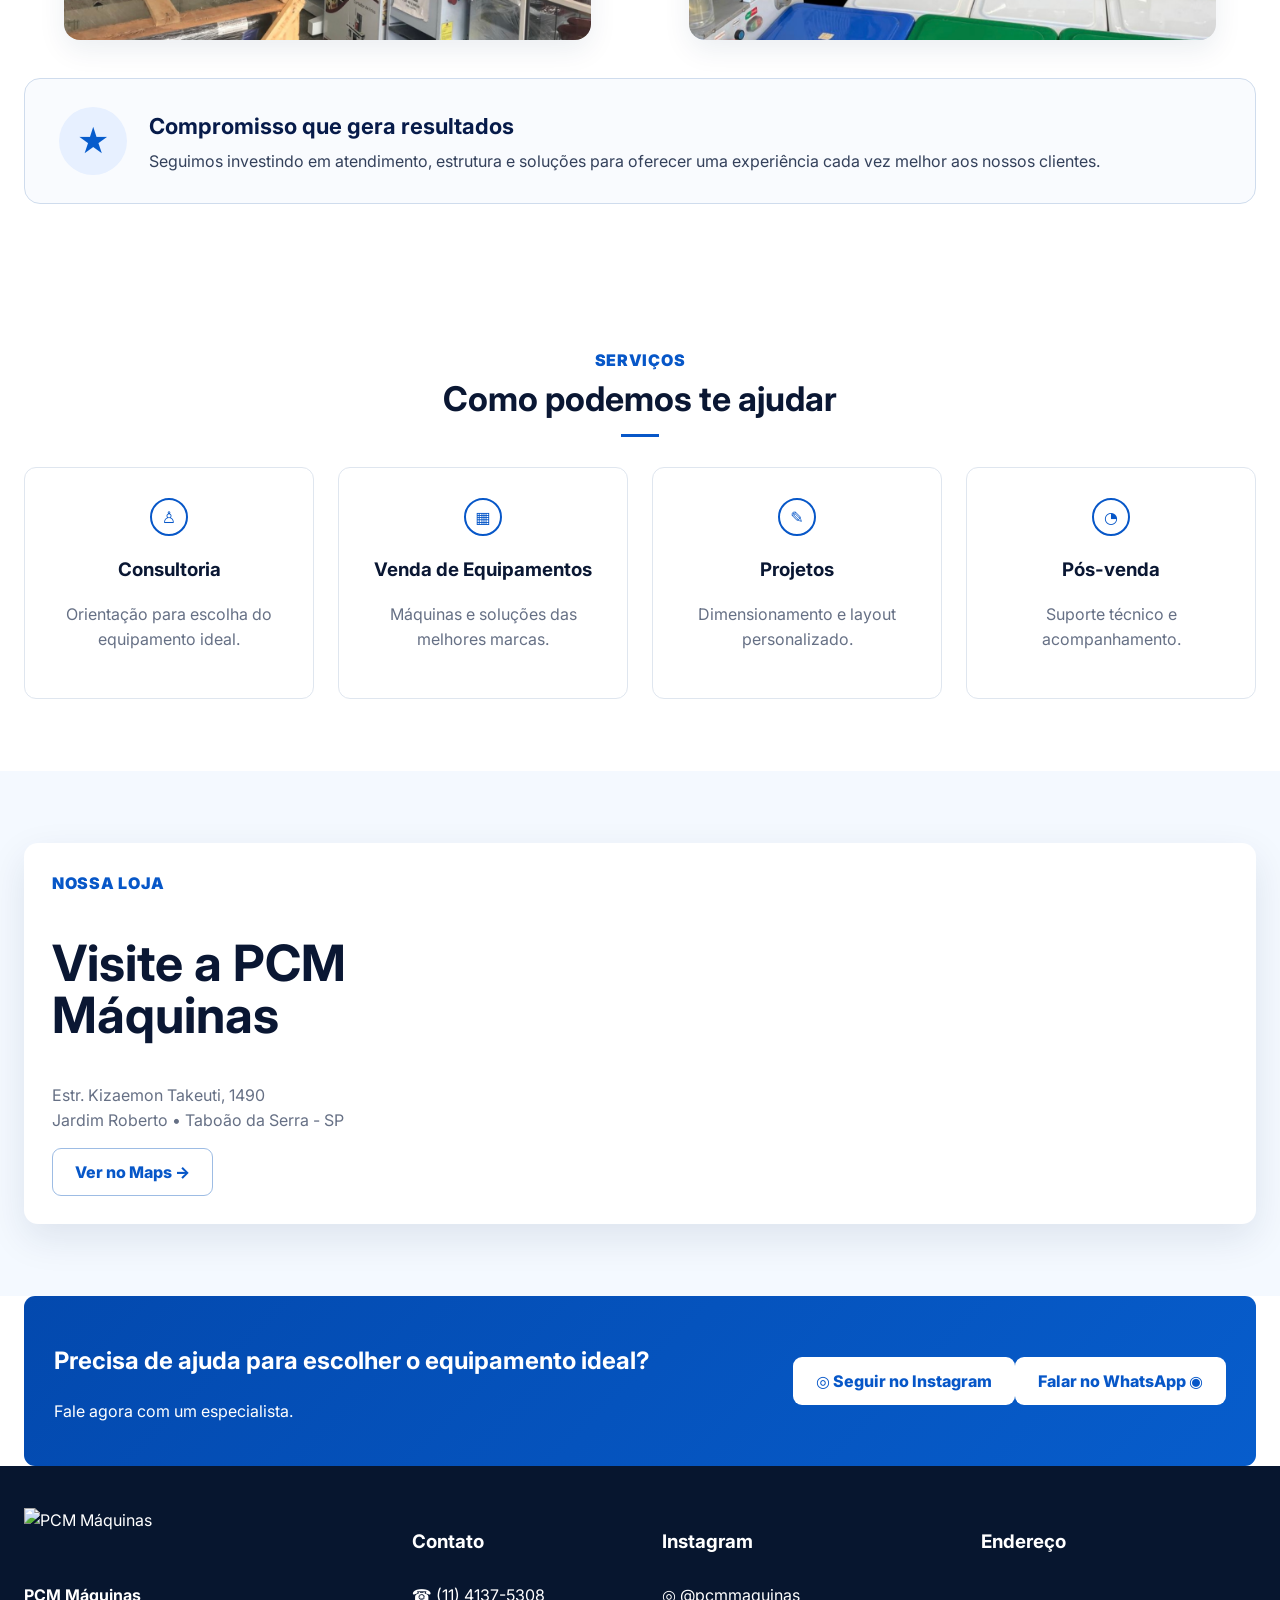
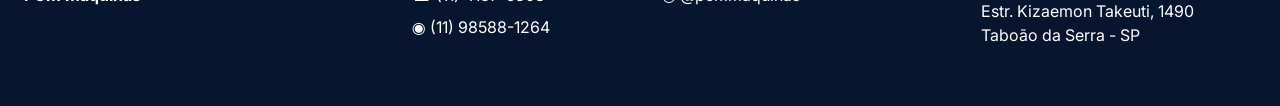
==== commit 9e89dbaf: "Render Fispal images directly in HTML" ====
--- a/index.html
+++ b/index.html
@@ -14,12 +14,12 @@
 <main>
 <section id="home" class="hero reference-hero"><div class="container hero-grid"><div class="hero-copy"><span class="eyebrow">PCM MÁQUINAS • DESDE 1993</span><h1>Soluções completas <span>para cozinhas profissionais.</span></h1><p>Assistência especializada e os melhores equipamentos para cozinhas industriais, bares, restaurantes e açougues.</p><div class="hero-actions"><a class="btn btn-primary" href="#gallery">▣ Ver Produtos</a><a class="btn btn-outline" href="https://wa.me/5511985881264" target="_blank">◉ Falar no WhatsApp</a></div></div><div class="hero-visual"><div class="hero-blob"></div><img class="hero-products-composite" src="hero-equipamentos.png?v=5" alt="Equipamentos profissionais PCM Máquinas"><div class="hero-badge"><img src="https://i.ibb.co/qYZsDvNP/5-B32-D0-B0-4-CD4-49-D8-BDB4-69-C4-C292510-B.png" alt="PCM Máquinas"></div></div></div><div class="container trust-row"><div class="trust-item"><span class="trust-icon">✓</span><strong>Tradição e confiança<small>Desde 1993</small></strong></div><div class="trust-item"><span class="trust-icon">✦</span><strong>Atendimento<small>especializado</small></strong></div><div class="trust-item"><span class="trust-icon">★</span><strong>Equipamentos de<small>alta qualidade</small></strong></div><div class="trust-item"><span class="trust-icon">⚒</span><strong>Assistência técnica<small>especializada</small></strong></div><div class="trust-item"><span class="trust-icon">▣</span><strong>Entrega para todo<small>o Brasil</small></strong></div></div></section>
 <section id="gallery" class="section products-hub reference-products"><div class="container"><div class="center-heading products-heading"><span class="heading-line"></span><h2>Equipamentos para cada necessidade</h2></div><div class="equipment-categories"><button class="equipment-category" data-category="Preparação de Alimentos"><span class="category-icon" data-icon="prep"></span><strong>Batedeiras Profissionais</strong></button><button class="equipment-category" data-category="Açougues"><span class="category-icon" data-icon="butcher"></span><strong>Moedores de Carne</strong></button><button class="equipment-category" data-category="Cocção"><span class="category-icon" data-icon="cook"></span><strong>Fornos e Esteiras</strong></button><button class="equipment-category" data-category="Refrigeração"><span class="category-icon" data-icon="cold"></span><strong>Refrigeração Comercial</strong></button><button class="equipment-category" data-category="Preparação de Alimentos"><span class="category-icon" data-icon="prep"></span><strong>Fatiadores</strong></button><button class="equipment-category" data-category="Cocção"><span class="category-icon" data-icon="cook"></span><strong>Chapas e Grelhas</strong></button><button class="equipment-category" data-category="Todos"><span class="category-icon" data-icon="more"></span><strong>Assistência Técnica</strong></button></div><div class="products-expand-action"><button class="btn btn-primary" id="expandProductsBtn" type="button">◆ Ver todos os produtos</button></div><div class="equipment-catalog" id="equipmentCatalog" hidden><div class="catalog-heading"><span class="section-kicker">TODOS OS EQUIPAMENTOS</span><h2>Conheça nossa linha completa</h2></div><div class="product-filters" id="productFilters"><button class="active" data-filter="Todos">Todos</button><button data-filter="Preparação de Alimentos">Preparação</button><button data-filter="Cocção">Cocção</button><button data-filter="Refrigeração">Refrigeração</button><button data-filter="Aço Inox">Aço Inox</button><button data-filter="Linha Hotelaria">Hotelaria</button><button data-filter="Açougues">Açougues</button><button data-filter="Lavagem">Lavagem</button></div><div class="equipment-grid" id="equipmentGrid"></div><div class="load-more-wrap"><button class="btn btn-outline" id="loadMoreProducts" type="button">Carregar mais equipamentos ↓</button></div></div></div></section>
-<section id="history" class="section history-section reference-history"><div class="container"><div class="history-grid"><div class="history-copy"><span class="section-kicker">NOSSA HISTÓRIA</span><h2>Tradição, trabalho e paixão por <span>soluções que impulsionam o seu negócio.</span></h2><p>A PCM Máquinas atua desde 1993, oferecendo <strong>equipamentos e soluções</strong> para cozinhas profissionais, indústria e comércio. São mais de 30 anos de dedicação, evolução constante e compromisso com nossos clientes.</p></div><div class="history-photo-test" style="overflow:hidden;border-radius:18px;min-height:300px;box-shadow:0 12px 32px rgba(15,45,90,.12)"><img src="assets/history/loja-fachada.jpg?v=1" alt="Loja PCM Máquinas em Taboão da Serra" style="display:block;width:100%;height:100%;min-height:300px;object-fit:cover;object-position:center"></div><div class="history-timeline"><div class="timeline-title">UMA TRAJETÓRIA DE EVOLUÇÃO E CONQUISTAS</div><div class="timeline"><article><span class="timeline-icon">▣</span><div><strong>1993</strong><h3>Início da Trajetória</h3><p>Uma história construída com qualidade, confiança e atendimento especializado.</p></div></article><article><span class="timeline-icon">♟</span><div><strong>2019</strong><h3>Presença na Fispal</h3><p>Participação na Fispal Food Service 2019.</p></div></article><article><span class="timeline-icon">↗</span><div><strong>HOJE</strong><h3>Referência no Mercado</h3><p>Mais de 30 anos oferecendo tecnologia e soluções completas.</p></div></article></div></div></div><div class="fispal-panel"><div class="fispal-brand-placeholder placeholder"><span>FISPAL</span><small>Logo Fispal</small></div><div class="fispal-copy"><h2>FISPAL 2019</h2><h3>Presença que conecta e transforma</h3><p>Estivemos presentes na Fispal Food Service 2019, um dos principais encontros do setor.</p><div class="mini-benefits"><span>⌖ Networking</span><span>◉ Inovação</span><span>◇ Parcerias</span></div></div><div class="fispal-photo-placeholder placeholder"><span>FOTO 2019</span><small>Foto da equipe na Fispal</small></div><div class="fispal-commit"><span class="big-outline-icon">♕</span><h3>Compromisso que gera resultados</h3><p>Seguimos investindo em relacionamentos, estrutura e tecnologia.</p></div></div></div></section>
+<section id="history" class="section history-section reference-history"><div class="container"><div class="history-grid"><div class="history-copy"><span class="section-kicker">NOSSA HISTÓRIA</span><h2>Tradição, trabalho e paixão por <span>soluções que impulsionam o seu negócio.</span></h2><p>A PCM Máquinas atua desde 1993, oferecendo <strong>equipamentos e soluções</strong> para cozinhas profissionais, indústria e comércio. São mais de 30 anos de dedicação, evolução constante e compromisso com nossos clientes.</p></div><div class="history-photo-test" style="overflow:hidden;border-radius:18px;min-height:300px;box-shadow:0 12px 32px rgba(15,45,90,.12)"><img src="assets/history/loja-fachada.jpg?v=1" alt="Loja PCM Máquinas em Taboão da Serra" style="display:block;width:100%;height:100%;min-height:300px;object-fit:cover;object-position:center"></div><div class="history-timeline"><div class="timeline-title">UMA TRAJETÓRIA DE EVOLUÇÃO E CONQUISTAS</div><div class="timeline"><article><span class="timeline-icon">▣</span><div><strong>1993</strong><h3>Início da Trajetória</h3><p>Uma história construída com qualidade, confiança e atendimento especializado.</p></div></article><article><span class="timeline-icon">♟</span><div><strong>2019</strong><h3>Presença na Fispal</h3><p>Participação na Fispal Food Service 2019.</p></div></article><article><span class="timeline-icon">↗</span><div><strong>HOJE</strong><h3>Referência no Mercado</h3><p>Mais de 30 anos oferecendo tecnologia e soluções completas.</p></div></article></div></div></div><div class="fispal-panel"><div class="fispal-brand-placeholder" style="overflow:hidden;background:#fff"><img src="assets/fispal/fispal-logo.png?v=2" alt="Fispal Food Service" loading="eager" style="display:block;width:100%;height:100%;object-fit:contain;padding:8px"></div><div class="fispal-copy"><h2>FISPAL 2019</h2><h3>Presença que conecta e transforma</h3><p>Estivemos presentes na Fispal Food Service 2019, um dos principais encontros do setor.</p><div class="mini-benefits"><span>⌖ Networking</span><span>◉ Inovação</span><span>◇ Parcerias</span></div></div><div class="fispal-photo-placeholder" style="overflow:hidden;background:#07162f"><img src="assets/fispal/fispal-2019-equipe.png?v=2" alt="Equipe PCM Máquinas na Fispal Food Service 2019" loading="eager" style="display:block;width:100%;height:100%;object-fit:cover;object-position:center"></div><div class="fispal-commit"><span class="big-outline-icon">♕</span><h3>Compromisso que gera resultados</h3><p>Seguimos investindo em relacionamentos, estrutura e tecnologia.</p></div></div></div></section>
 <section id="about" class="section about-section"><div class="container"><div class="about-showcase"><div class="about-copy"><span class="section-kicker">QUEM SOMOS</span><h2>Tradição, qualidade e atendimento que fazem a diferença.</h2><p>Desde 1993, a PCM Máquinas atua com soluções completas para o food service.</p></div><figure class="about-feature-photo"><img src="assets/about/about-01.png" alt="Fachada da PCM Máquinas" loading="lazy"></figure></div><div class="about-stats"><div class="about-stat-card"><span class="about-stat-icon">◷</span><strong>+30</strong><small>Anos de mercado</small></div><div class="about-stat-card"><span class="about-stat-icon">♙</span><strong>+5 mil</strong><small>Clientes atendidos</small></div><div class="about-stat-card"><span class="about-stat-icon">▦</span><strong>+2 mil</strong><small>Produtos disponíveis</small></div><div class="about-stat-card"><span class="about-stat-icon">⌂</span><strong>1</strong><small>Loja física</small></div></div><div class="about-gallery-title"><h3>Nossa história em imagens</h3></div><div class="about-photo-grid"><figure class="about-photo-card"><img src="assets/about/about-02.png" alt="Interior da PCM Máquinas" loading="lazy"></figure><figure class="about-photo-card"><img src="assets/about/about-03.png" alt="Showroom PCM Máquinas" loading="lazy"></figure><figure class="about-photo-card"><img src="assets/about/about-04.png" alt="Equipamentos no showroom PCM Máquinas" loading="lazy"></figure><figure class="about-photo-card"><img src="assets/about/about-05.png" alt="Linha de equipamentos da PCM Máquinas" loading="lazy"></figure></div><div class="about-commitment"><div class="about-commitment-icon">★</div><div><h3>Compromisso que gera resultados</h3><p>Seguimos investindo em atendimento, estrutura e soluções para oferecer uma experiência cada vez melhor aos nossos clientes.</p></div></div></div></section>
 <section id="services" class="section services-section"><div class="container"><div class="center-heading"><span class="section-kicker">SERVIÇOS</span><h2>Como podemos te ajudar</h2><span class="heading-line"></span></div><div class="services-grid"><article class="service-card"><span class="service-icon">♙</span><h3>Consultoria</h3><p>Orientação para escolha do equipamento ideal.</p></article><article class="service-card"><span class="service-icon">▦</span><h3>Venda de Equipamentos</h3><p>Máquinas e soluções das melhores marcas.</p></article><article class="service-card"><span class="service-icon">✎</span><h3>Projetos</h3><p>Dimensionamento e layout personalizado.</p></article><article class="service-card"><span class="service-icon">◔</span><h3>Pós-venda</h3><p>Suporte técnico e acompanhamento.</p></article></div></div></section>
 <section id="stores" class="section store-section"><div class="container"><div class="store-panel"><div><span class="section-kicker">NOSSA LOJA</span><h2>Visite a PCM Máquinas</h2><p>Estr. Kizaemon Takeuti, 1490<br>Jardim Roberto • Taboão da Serra - SP</p><a class="btn btn-outline" href="https://maps.app.goo.gl/GaJ7iZRAQxHrqAn27" target="_blank">Ver no Maps →</a></div><div class="map-embed"><iframe title="Mapa da PCM Máquinas" loading="lazy" src="https://www.google.com/maps?q=-23.6369493,-46.7908054&z=17&output=embed"></iframe></div></div></div></section>
 <section id="contact" class="cta-section"><div class="container"><div class="cta-card"><div class="cta-copy"><div><h2>Precisa de ajuda para escolher o equipamento ideal?</h2><p>Fale agora com um especialista.</p></div></div><div class="cta-actions"><a class="btn cta-btn instagram-cta" href="https://www.instagram.com/pcmmaquinas/" target="_blank" rel="noopener">◎ Seguir no Instagram</a><a class="btn cta-btn" href="https://wa.me/5511985881264" target="_blank">Falar no WhatsApp ◉</a></div></div></div></section>
 </main>
 <footer class="footer"><div class="container footer-grid"><div class="footer-brand"><img src="https://i.ibb.co/qYZsDvNP/5-B32-D0-B0-4-CD4-49-D8-BDB4-69-C4-C292510-B.png" alt="PCM Máquinas"><strong>PCM Máquinas</strong></div><div class="footer-col"><h3>Contato</h3><a href="tel:+551141375308">☎ (11) 4137-5308</a><a href="https://wa.me/5511985881264">◉ (11) 98588-1264</a></div><div class="footer-col"><h3>Instagram</h3><a href="https://www.instagram.com/pcmmaquinas/" target="_blank" rel="noopener">◎ @pcmmaquinas</a></div><div class="footer-col"><h3>Endereço</h3><p>Estr. Kizaemon Takeuti, 1490<br>Taboão da Serra - SP</p></div></div></footer>
-<a class="whatsapp-float" href="https://wa.me/5511985881264" target="_blank">◉</a><script src="script.js"></script>
+<a class="whatsapp-float" href="https://wa.me/5511985881264" target="_blank">◉</a><script src="script.js?v=2"></script>
 </body></html>
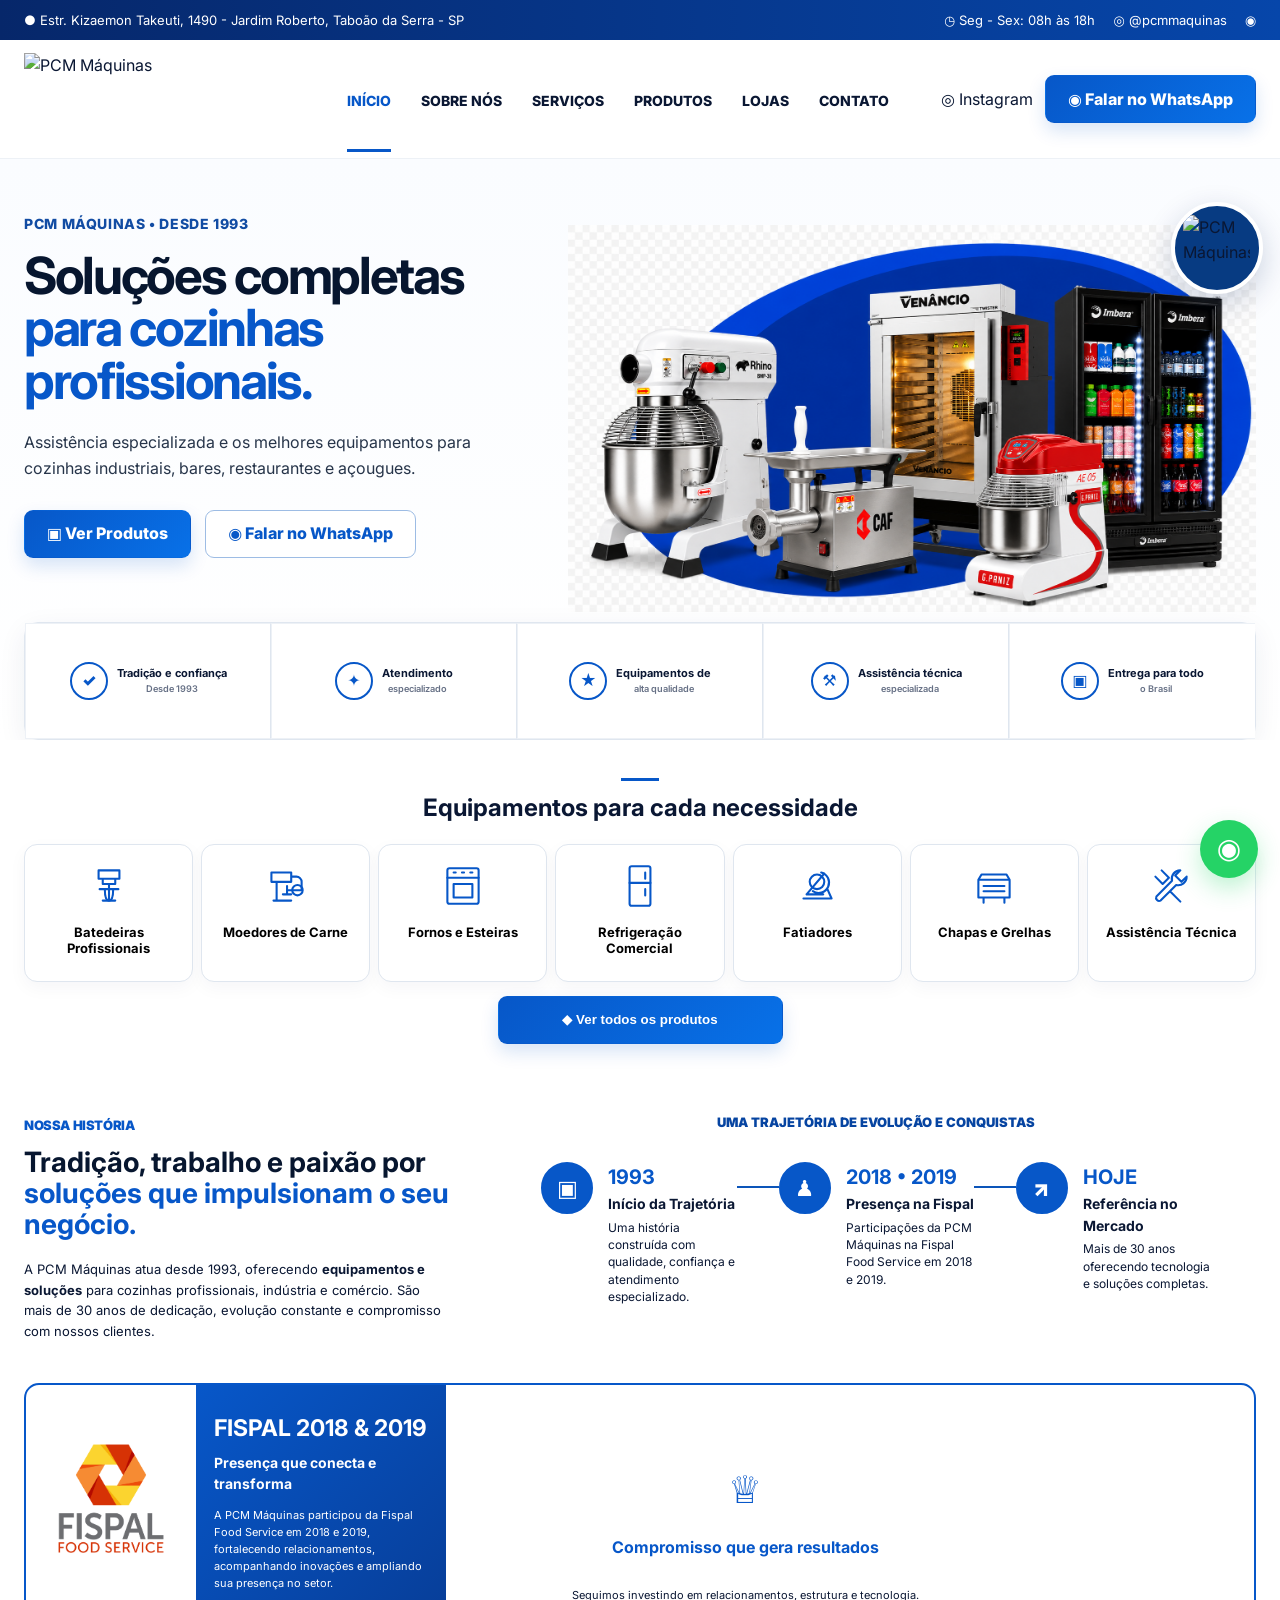
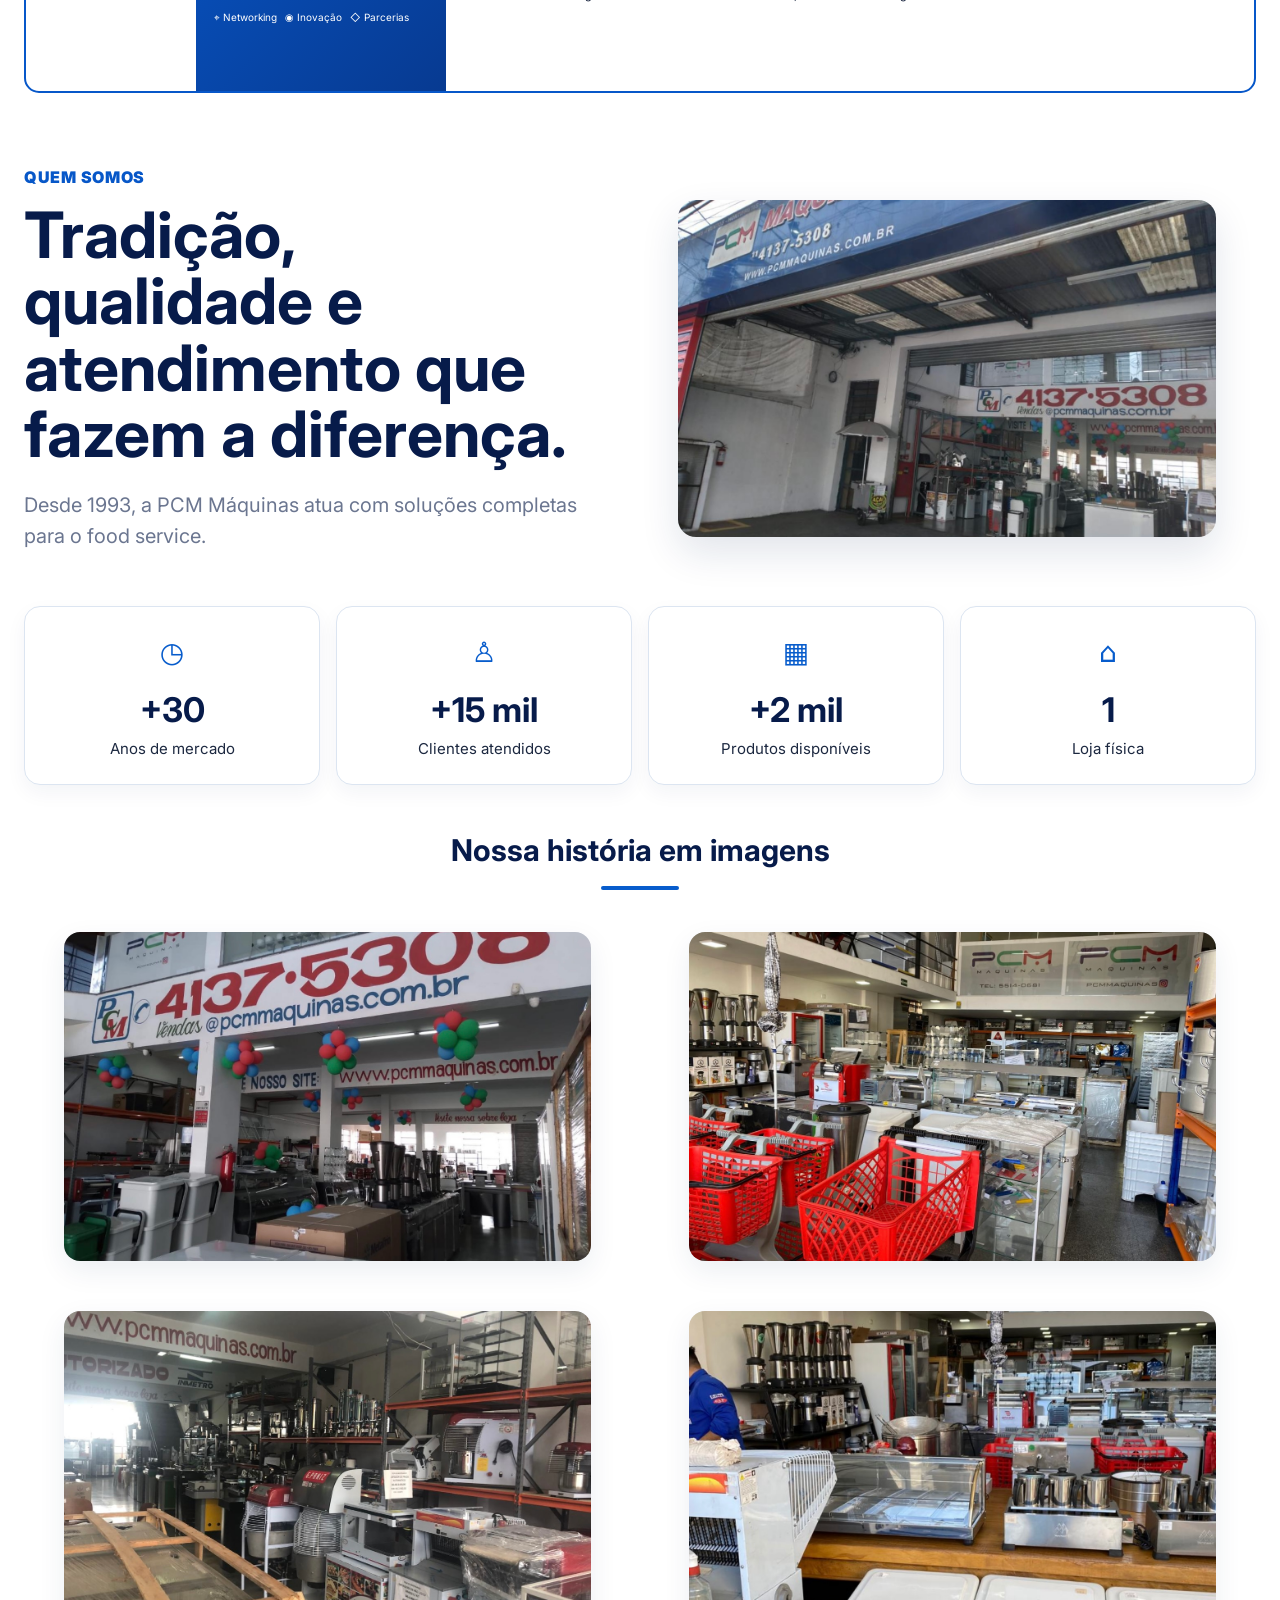
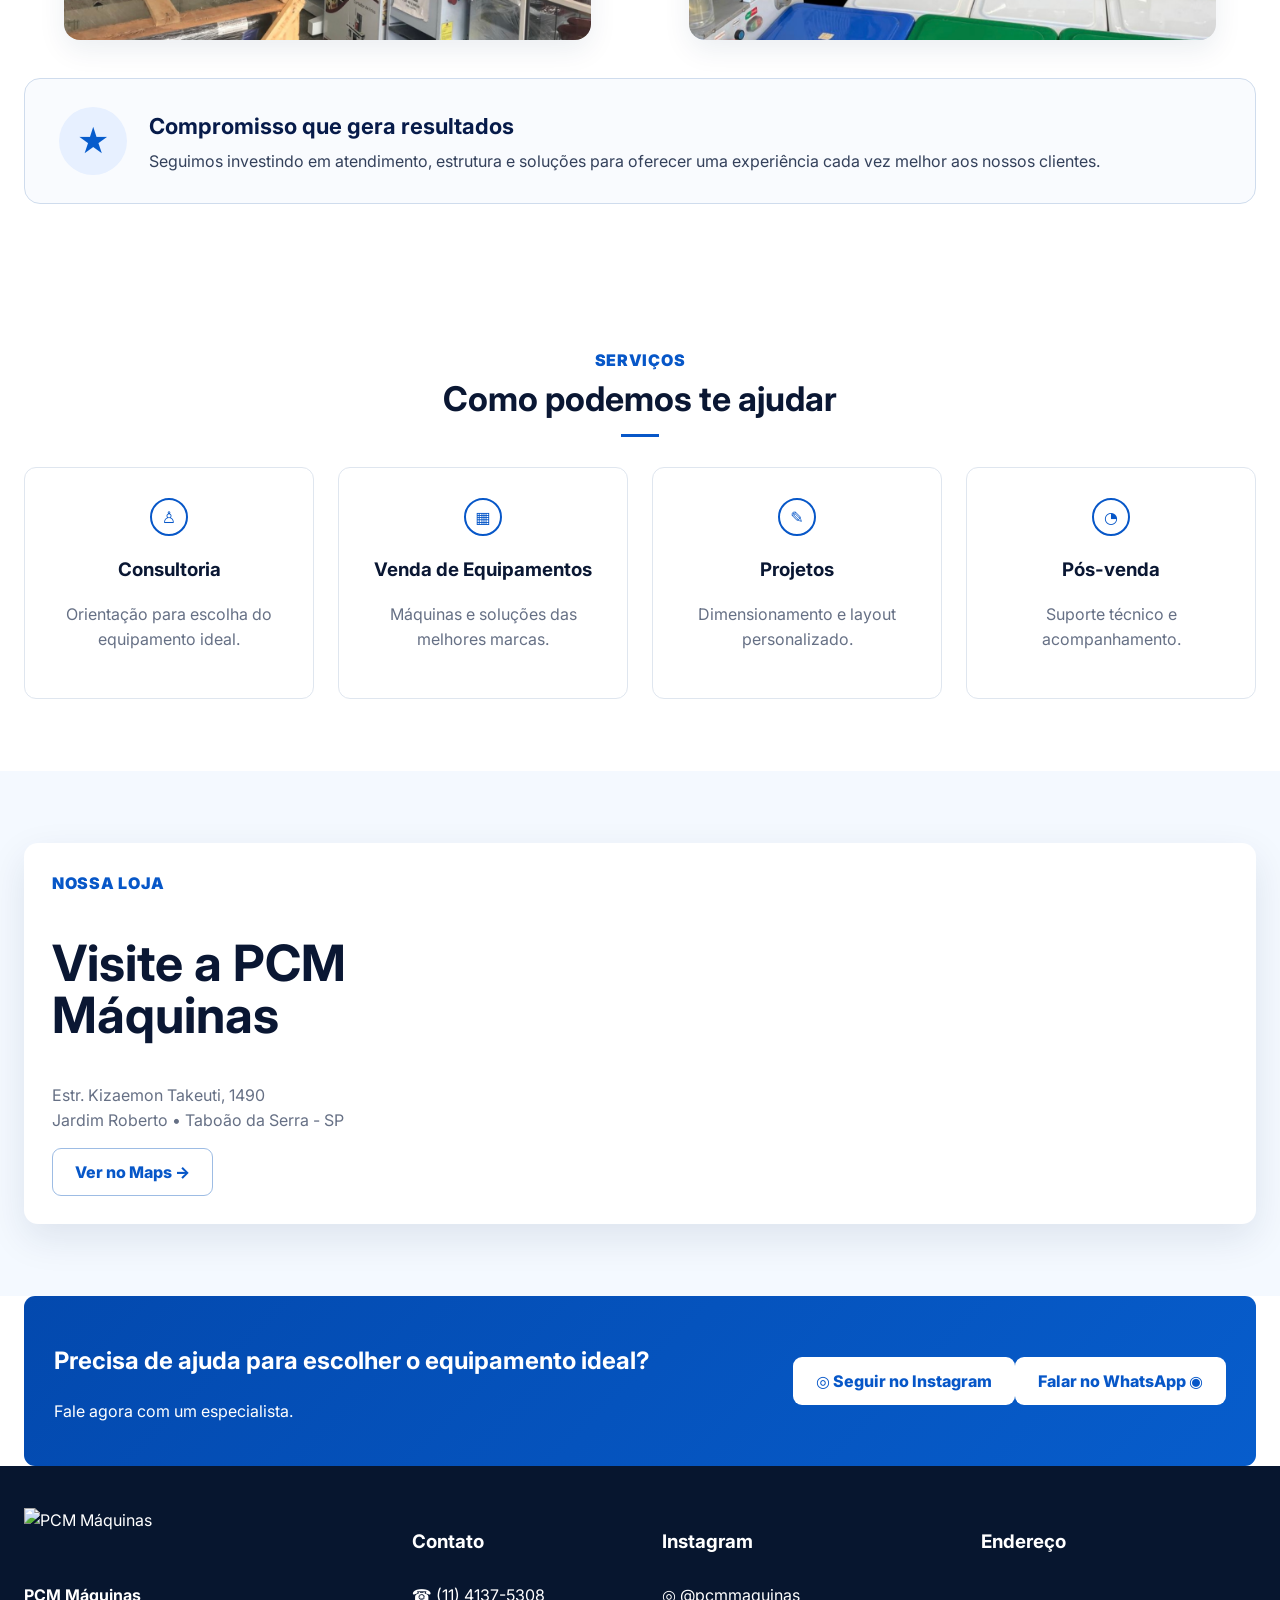
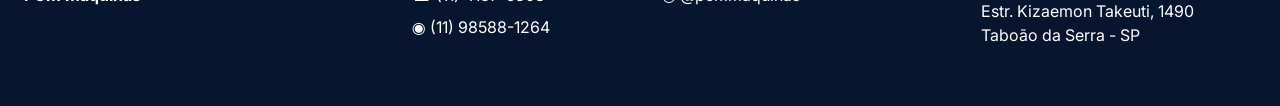
==== commit 20dc0acc: "Use new hero image directly and bust cached assets" ====
--- a/index.html
+++ b/index.html
@@ -6,14 +6,14 @@
 <meta name="description" content="Consultoria e venda de equipamentos e maquinários para cozinhas industriais, bares, restaurantes e açougues.">
 <link rel="preconnect" href="https://fonts.googleapis.com"><link rel="preconnect" href="https://fonts.gstatic.com" crossorigin>
 <link href="https://fonts.googleapis.com/css2?family=Inter:wght@400;500;600;700;800;900&display=swap" rel="stylesheet">
-<link rel="stylesheet" href="style.css"><link rel="stylesheet" href="products-section.css"><link rel="stylesheet" href="reference-layout.css"><link rel="stylesheet" href="hero-image-fix.css?v=5"><link rel="stylesheet" href="about-layout.css?v=2">
+<link rel="stylesheet" href="style.css"><link rel="stylesheet" href="products-section.css"><link rel="stylesheet" href="reference-layout.css"><link rel="stylesheet" href="hero-image-fix.css?v=8"><link rel="stylesheet" href="about-layout.css?v=2">
 </head>
 <body>
 <div class="topbar"><div class="container topbar-inner"><a href="https://maps.app.goo.gl/GaJ7iZRAQxHrqAn27" target="_blank">● Estr. Kizaemon Takeuti, 1490 - Jardim Roberto, Taboão da Serra - SP</a><div class="topbar-right"><span>◷ Seg - Sex: 08h às 18h</span><a href="https://www.instagram.com/pcmmaquinas/" target="_blank" rel="noopener" aria-label="Instagram PCM Máquinas">◎ @pcmmaquinas</a><a href="https://wa.me/5511985881264" target="_blank">◉</a></div></div></div>
 <header class="site-header"><div class="container header-inner"><a class="brand" href="#home"><img class="logo" src="https://i.ibb.co/qYZsDvNP/5-B32-D0-B0-4-CD4-49-D8-BDB4-69-C4-C292510-B.png" alt="PCM Máquinas"></a><nav id="nav-menu" class="nav"><a class="active" href="#home">Início</a><a href="#about">Sobre nós</a><a href="#services">Serviços</a><a href="#gallery">Produtos</a><a href="#stores">Lojas</a><a href="#contact">Contato</a></nav><div class="header-actions"><a class="instagram-header" href="https://www.instagram.com/pcmmaquinas/" target="_blank" rel="noopener" aria-label="Instagram PCM Máquinas">◎ Instagram</a><a class="btn btn-whatsapp-header" href="https://wa.me/5511985881264" target="_blank">◉ Falar no WhatsApp</a><button class="menu-toggle" type="button" aria-label="Abrir menu">☰</button></div></div></header>
 <main>
-<section id="home" class="hero reference-hero"><div class="container hero-grid"><div class="hero-copy"><span class="eyebrow">PCM MÁQUINAS • DESDE 1993</span><h1>Soluções completas <span>para cozinhas profissionais.</span></h1><p>Assistência especializada e os melhores equipamentos para cozinhas industriais, bares, restaurantes e açougues.</p><div class="hero-actions"><a class="btn btn-primary" href="#gallery">▣ Ver Produtos</a><a class="btn btn-outline" href="https://wa.me/5511985881264" target="_blank">◉ Falar no WhatsApp</a></div></div><div class="hero-visual"><div class="hero-blob"></div><img class="hero-products-composite" src="hero-equipamentos.png?v=5" alt="Equipamentos profissionais PCM Máquinas"><div class="hero-badge"><img src="https://i.ibb.co/qYZsDvNP/5-B32-D0-B0-4-CD4-49-D8-BDB4-69-C4-C292510-B.png" alt="PCM Máquinas"></div></div></div><div class="container trust-row"><div class="trust-item"><span class="trust-icon">✓</span><strong>Tradição e confiança<small>Desde 1993</small></strong></div><div class="trust-item"><span class="trust-icon">✦</span><strong>Atendimento<small>especializado</small></strong></div><div class="trust-item"><span class="trust-icon">★</span><strong>Equipamentos de<small>alta qualidade</small></strong></div><div class="trust-item"><span class="trust-icon">⚒</span><strong>Assistência técnica<small>especializada</small></strong></div><div class="trust-item"><span class="trust-icon">▣</span><strong>Entrega para todo<small>o Brasil</small></strong></div></div></section>
-<section id="gallery" class="section products-hub reference-products"><div class="container"><div class="center-heading products-heading"><span class="heading-line"></span><h2>Equipamentos para cada necessidade</h2></div><div class="equipment-categories"><button class="equipment-category" data-category="Preparação de Alimentos"><span class="category-icon" data-icon="prep"></span><strong>Batedeiras Profissionais</strong></button><button class="equipment-category" data-category="Açougues"><span class="category-icon" data-icon="butcher"></span><strong>Moedores de Carne</strong></button><button class="equipment-category" data-category="Cocção"><span class="category-icon" data-icon="cook"></span><strong>Fornos e Esteiras</strong></button><button class="equipment-category" data-category="Refrigeração"><span class="category-icon" data-icon="cold"></span><strong>Refrigeração Comercial</strong></button><button class="equipment-category" data-category="Preparação de Alimentos"><span class="category-icon" data-icon="prep"></span><strong>Fatiadores</strong></button><button class="equipment-category" data-category="Cocção"><span class="category-icon" data-icon="cook"></span><strong>Chapas e Grelhas</strong></button><button class="equipment-category" data-category="Todos"><span class="category-icon" data-icon="more"></span><strong>Assistência Técnica</strong></button></div><div class="products-expand-action"><button class="btn btn-primary" id="expandProductsBtn" type="button">◆ Ver todos os produtos</button></div><div class="equipment-catalog" id="equipmentCatalog" hidden><div class="catalog-heading"><span class="section-kicker">TODOS OS EQUIPAMENTOS</span><h2>Conheça nossa linha completa</h2></div><div class="product-filters" id="productFilters"><button class="active" data-filter="Todos">Todos</button><button data-filter="Preparação de Alimentos">Preparação</button><button data-filter="Cocção">Cocção</button><button data-filter="Refrigeração">Refrigeração</button><button data-filter="Aço Inox">Aço Inox</button><button data-filter="Linha Hotelaria">Hotelaria</button><button data-filter="Açougues">Açougues</button><button data-filter="Lavagem">Lavagem</button></div><div class="equipment-grid" id="equipmentGrid"></div><div class="load-more-wrap"><button class="btn btn-outline" id="loadMoreProducts" type="button">Carregar mais equipamentos ↓</button></div></div></div></section>
+<section id="home" class="hero reference-hero"><div class="container hero-grid"><div class="hero-copy"><span class="eyebrow">PCM MÁQUINAS • DESDE 1993</span><h1>Soluções completas <span>para cozinhas profissionais.</span></h1><p>Assistência especializada e os melhores equipamentos para cozinhas industriais, bares, restaurantes e açougues.</p><div class="hero-actions"><a class="btn btn-primary" href="#gallery">▣ Ver Produtos</a><a class="btn btn-outline" href="https://wa.me/5511985881264" target="_blank">◉ Falar no WhatsApp</a></div></div><div class="hero-visual"><div class="hero-blob"></div><img class="hero-products-composite" src="assets/hero/Hero-produtos-transparente.png?v=8" alt="Equipamentos profissionais PCM Máquinas"><div class="hero-badge"><img src="https://i.ibb.co/qYZsDvNP/5-B32-D0-B0-4-CD4-49-D8-BDB4-69-C4-C292510-B.png" alt="PCM Máquinas"></div></div></div><div class="container trust-row"><div class="trust-item"><span class="trust-icon">✓</span><strong>Tradição e confiança<small>Desde 1993</small></strong></div><div class="trust-item"><span class="trust-icon">✦</span><strong>Atendimento<small>especializado</small></strong></div><div class="trust-item"><span class="trust-icon">★</span><strong>Equipamentos de<small>alta qualidade</small></strong></div><div class="trust-item"><span class="trust-icon">⚒</span><strong>Assistência técnica<small>especializada</small></strong></div><div class="trust-item"><span class="trust-icon">▣</span><strong>Entrega para todo<small>o Brasil</small></strong></div></div></section>
+<section id="gallery" class="section products-hub reference-products"><div class="container"><div class="center-heading products-heading"><span class="heading-line"></span><h2>Equipamentos para cada necessidade</h2></div><div class="equipment-categories"><button class="equipment-category" data-category="Preparação de Alimentos"><span class="category-icon"></span><strong>Batedeiras Profissionais</strong></button><button class="equipment-category" data-category="Açougues"><span class="category-icon"></span><strong>Moedores de Carne</strong></button><button class="equipment-category" data-category="Cocção"><span class="category-icon"></span><strong>Fornos e Esteiras</strong></button><button class="equipment-category" data-category="Refrigeração"><span class="category-icon"></span><strong>Refrigeração Comercial</strong></button><button class="equipment-category" data-category="Preparação de Alimentos"><span class="category-icon"></span><strong>Fatiadores</strong></button><button class="equipment-category" data-category="Cocção"><span class="category-icon"></span><strong>Chapas e Grelhas</strong></button><button class="equipment-category" data-category="Todos"><span class="category-icon"></span><strong>Assistência Técnica</strong></button></div><div class="products-expand-action"><button class="btn btn-primary" id="expandProductsBtn" type="button">◆ Ver todos os produtos</button></div><div class="equipment-catalog" id="equipmentCatalog" hidden><div class="catalog-heading"><span class="section-kicker">TODOS OS EQUIPAMENTOS</span><h2>Conheça nossa linha completa</h2></div><div class="product-filters" id="productFilters"><button class="active" data-filter="Todos">Todos</button><button data-filter="Preparação de Alimentos">Preparação</button><button data-filter="Cocção">Cocção</button><button data-filter="Refrigeração">Refrigeração</button><button data-filter="Aço Inox">Aço Inox</button><button data-filter="Linha Hotelaria">Hotelaria</button><button data-filter="Açougues">Açougues</button><button data-filter="Lavagem">Lavagem</button></div><div class="equipment-grid" id="equipmentGrid"></div><div class="load-more-wrap"><button class="btn btn-outline" id="loadMoreProducts" type="button">Carregar mais equipamentos ↓</button></div></div></div></section>
 <section id="history" class="section history-section reference-history"><div class="container"><div class="history-grid"><div class="history-copy"><span class="section-kicker">NOSSA HISTÓRIA</span><h2>Tradição, trabalho e paixão por <span>soluções que impulsionam o seu negócio.</span></h2><p>A PCM Máquinas atua desde 1993, oferecendo <strong>equipamentos e soluções</strong> para cozinhas profissionais, indústria e comércio. São mais de 30 anos de dedicação, evolução constante e compromisso com nossos clientes.</p></div><div class="history-photo-test" style="overflow:hidden;border-radius:18px;min-height:300px;box-shadow:0 12px 32px rgba(15,45,90,.12)"><img src="assets/history/loja-fachada.jpg?v=1" alt="Loja PCM Máquinas em Taboão da Serra" style="display:block;width:100%;height:100%;min-height:300px;object-fit:cover;object-position:center"></div><div class="history-timeline"><div class="timeline-title">UMA TRAJETÓRIA DE EVOLUÇÃO E CONQUISTAS</div><div class="timeline"><article><span class="timeline-icon">▣</span><div><strong>1993</strong><h3>Início da Trajetória</h3><p>Uma história construída com qualidade, confiança e atendimento especializado.</p></div></article><article><span class="timeline-icon">♟</span><div><strong>2019</strong><h3>Presença na Fispal</h3><p>Participação na Fispal Food Service 2019.</p></div></article><article><span class="timeline-icon">↗</span><div><strong>HOJE</strong><h3>Referência no Mercado</h3><p>Mais de 30 anos oferecendo tecnologia e soluções completas.</p></div></article></div></div></div><div class="fispal-panel"><div class="fispal-brand-placeholder" style="overflow:hidden;background:#fff"><img src="assets/fispal/fispal-logo.png?v=2" alt="Fispal Food Service" loading="eager" style="display:block;width:100%;height:100%;object-fit:contain;padding:8px"></div><div class="fispal-copy"><h2>FISPAL 2019</h2><h3>Presença que conecta e transforma</h3><p>Estivemos presentes na Fispal Food Service 2019, um dos principais encontros do setor.</p><div class="mini-benefits"><span>⌖ Networking</span><span>◉ Inovação</span><span>◇ Parcerias</span></div></div><div class="fispal-photo-placeholder" style="overflow:hidden;background:#07162f"><img src="assets/fispal/fispal-2019-equipe.png?v=2" alt="Equipe PCM Máquinas na Fispal Food Service 2019" loading="eager" style="display:block;width:100%;height:100%;object-fit:cover;object-position:center"></div><div class="fispal-commit"><span class="big-outline-icon">♕</span><h3>Compromisso que gera resultados</h3><p>Seguimos investindo em relacionamentos, estrutura e tecnologia.</p></div></div></div></section>
 <section id="about" class="section about-section"><div class="container"><div class="about-showcase"><div class="about-copy"><span class="section-kicker">QUEM SOMOS</span><h2>Tradição, qualidade e atendimento que fazem a diferença.</h2><p>Desde 1993, a PCM Máquinas atua com soluções completas para o food service.</p></div><figure class="about-feature-photo"><img src="assets/about/about-01.png" alt="Fachada da PCM Máquinas" loading="lazy"></figure></div><div class="about-stats"><div class="about-stat-card"><span class="about-stat-icon">◷</span><strong>+30</strong><small>Anos de mercado</small></div><div class="about-stat-card"><span class="about-stat-icon">♙</span><strong>+5 mil</strong><small>Clientes atendidos</small></div><div class="about-stat-card"><span class="about-stat-icon">▦</span><strong>+2 mil</strong><small>Produtos disponíveis</small></div><div class="about-stat-card"><span class="about-stat-icon">⌂</span><strong>1</strong><small>Loja física</small></div></div><div class="about-gallery-title"><h3>Nossa história em imagens</h3></div><div class="about-photo-grid"><figure class="about-photo-card"><img src="assets/about/about-02.png" alt="Interior da PCM Máquinas" loading="lazy"></figure><figure class="about-photo-card"><img src="assets/about/about-03.png" alt="Showroom PCM Máquinas" loading="lazy"></figure><figure class="about-photo-card"><img src="assets/about/about-04.png" alt="Equipamentos no showroom PCM Máquinas" loading="lazy"></figure><figure class="about-photo-card"><img src="assets/about/about-05.png" alt="Linha de equipamentos da PCM Máquinas" loading="lazy"></figure></div><div class="about-commitment"><div class="about-commitment-icon">★</div><div><h3>Compromisso que gera resultados</h3><p>Seguimos investindo em atendimento, estrutura e soluções para oferecer uma experiência cada vez melhor aos nossos clientes.</p></div></div></div></section>
 <section id="services" class="section services-section"><div class="container"><div class="center-heading"><span class="section-kicker">SERVIÇOS</span><h2>Como podemos te ajudar</h2><span class="heading-line"></span></div><div class="services-grid"><article class="service-card"><span class="service-icon">♙</span><h3>Consultoria</h3><p>Orientação para escolha do equipamento ideal.</p></article><article class="service-card"><span class="service-icon">▦</span><h3>Venda de Equipamentos</h3><p>Máquinas e soluções das melhores marcas.</p></article><article class="service-card"><span class="service-icon">✎</span><h3>Projetos</h3><p>Dimensionamento e layout personalizado.</p></article><article class="service-card"><span class="service-icon">◔</span><h3>Pós-venda</h3><p>Suporte técnico e acompanhamento.</p></article></div></div></section>
@@ -21,5 +21,5 @@
 <section id="contact" class="cta-section"><div class="container"><div class="cta-card"><div class="cta-copy"><div><h2>Precisa de ajuda para escolher o equipamento ideal?</h2><p>Fale agora com um especialista.</p></div></div><div class="cta-actions"><a class="btn cta-btn instagram-cta" href="https://www.instagram.com/pcmmaquinas/" target="_blank" rel="noopener">◎ Seguir no Instagram</a><a class="btn cta-btn" href="https://wa.me/5511985881264" target="_blank">Falar no WhatsApp ◉</a></div></div></div></section>
 </main>
 <footer class="footer"><div class="container footer-grid"><div class="footer-brand"><img src="https://i.ibb.co/qYZsDvNP/5-B32-D0-B0-4-CD4-49-D8-BDB4-69-C4-C292510-B.png" alt="PCM Máquinas"><strong>PCM Máquinas</strong></div><div class="footer-col"><h3>Contato</h3><a href="tel:+551141375308">☎ (11) 4137-5308</a><a href="https://wa.me/5511985881264">◉ (11) 98588-1264</a></div><div class="footer-col"><h3>Instagram</h3><a href="https://www.instagram.com/pcmmaquinas/" target="_blank" rel="noopener">◎ @pcmmaquinas</a></div><div class="footer-col"><h3>Endereço</h3><p>Estr. Kizaemon Takeuti, 1490<br>Taboão da Serra - SP</p></div></div></footer>
-<a class="whatsapp-float" href="https://wa.me/5511985881264" target="_blank">◉</a><script src="script.js?v=2"></script>
+<a class="whatsapp-float" href="https://wa.me/5511985881264" target="_blank">◉</a><script src="script.js?v=3"></script>
 </body></html>
--- a/hero-image-fix.css
+++ b/hero-image-fix.css
@@ -1,9 +1,61 @@
-/* Hero v7 — exact equipment colors, blue background behind, no polygon clipping. */
-.reference-hero .hero-visual{position:relative!important;isolation:isolate!important;overflow:visible!important}
-.reference-hero .hero-blob{position:absolute!important;z-index:1!important;left:8%!important;right:-4%!important;top:5%!important;bottom:4%!important;border-radius:52% 0 0 52%!important;background:linear-gradient(135deg,#0877ed 0%,#003b9d 100%)!important;pointer-events:none!important}
-.reference-hero .hero-visual::after{content:none!important;display:none!important}
-.hero-products-composite{display:block!important;position:absolute!important;z-index:5!important;inset:0!important;width:100%!important;height:100%!important;max-width:none!important;object-fit:contain!important;object-position:center bottom!important;opacity:1!important;visibility:visible!important;background:transparent!important;mix-blend-mode:normal!important;clip-path:none!important;filter:drop-shadow(0 18px 16px rgba(12,31,58,.14))!important;pointer-events:none!important;-webkit-mask-image:url("[data-uri]")!important;mask-image:url("[data-uri]")!important;-webkit-mask-size:100% 100%!important;mask-size:100% 100%!important;-webkit-mask-repeat:no-repeat!important;mask-repeat:no-repeat!important;-webkit-mask-position:center!important;mask-position:center!important}
+/* Hero final — Safari-safe. The uploaded artwork is the single visual source. */
+.reference-hero .hero-visual{
+  position:relative!important;
+  isolation:isolate!important;
+  overflow:visible!important;
+  background-image:url('assets/hero/Hero-produtos-transparente.png?v=8')!important;
+  background-repeat:no-repeat!important;
+  background-position:center bottom!important;
+  background-size:contain!important;
+}
+
+/* The new uploaded artwork already contains its blue graphic. */
+.reference-hero .hero-blob{display:none!important}
+.reference-hero .hero-visual::after{content:none!important;display:none!important;background:none!important}
+
+/* Hide legacy hero image instead of trying to replace its src with CSS. */
+.hero-products-composite{
+  display:none!important;
+  opacity:0!important;
+  visibility:hidden!important;
+  pointer-events:none!important;
+  content:none!important;
+  clip-path:none!important;
+  -webkit-clip-path:none!important;
+  mask:none!important;
+  -webkit-mask:none!important;
+  filter:none!important;
+  mix-blend-mode:normal!important;
+}
+
 .reference-hero .hero-badge{z-index:8!important}
 .history-photo-test{display:none!important}
-@media(max-width:880px){.reference-hero .hero-visual{overflow:hidden!important}.reference-hero .hero-blob{left:4%!important;right:-10%!important}.hero-products-composite{object-position:center bottom!important}}
-@media(max-width:600px){.reference-hero .hero-visual{height:290px!important;min-height:290px!important;overflow:hidden!important}.reference-hero .hero-blob{left:0!important;right:-14%!important;top:8%!important;bottom:3%!important}.hero-products-composite{object-fit:contain!important;object-position:center bottom!important}}
+
+@media(max-width:1100px){
+  .reference-hero .hero-visual{
+    background-size:contain!important;
+    background-position:center bottom!important;
+  }
+}
+
+@media(max-width:880px){
+  .reference-hero .hero-visual{
+    min-height:360px!important;
+    height:360px!important;
+    overflow:hidden!important;
+    background-size:contain!important;
+    background-position:center bottom!important;
+  }
+}
+
+@media(max-width:600px){
+  .reference-hero .hero-visual{
+    width:calc(100% + 20px)!important;
+    margin-left:-10px!important;
+    min-height:300px!important;
+    height:300px!important;
+    overflow:hidden!important;
+    background-size:contain!important;
+    background-position:center bottom!important;
+  }
+}
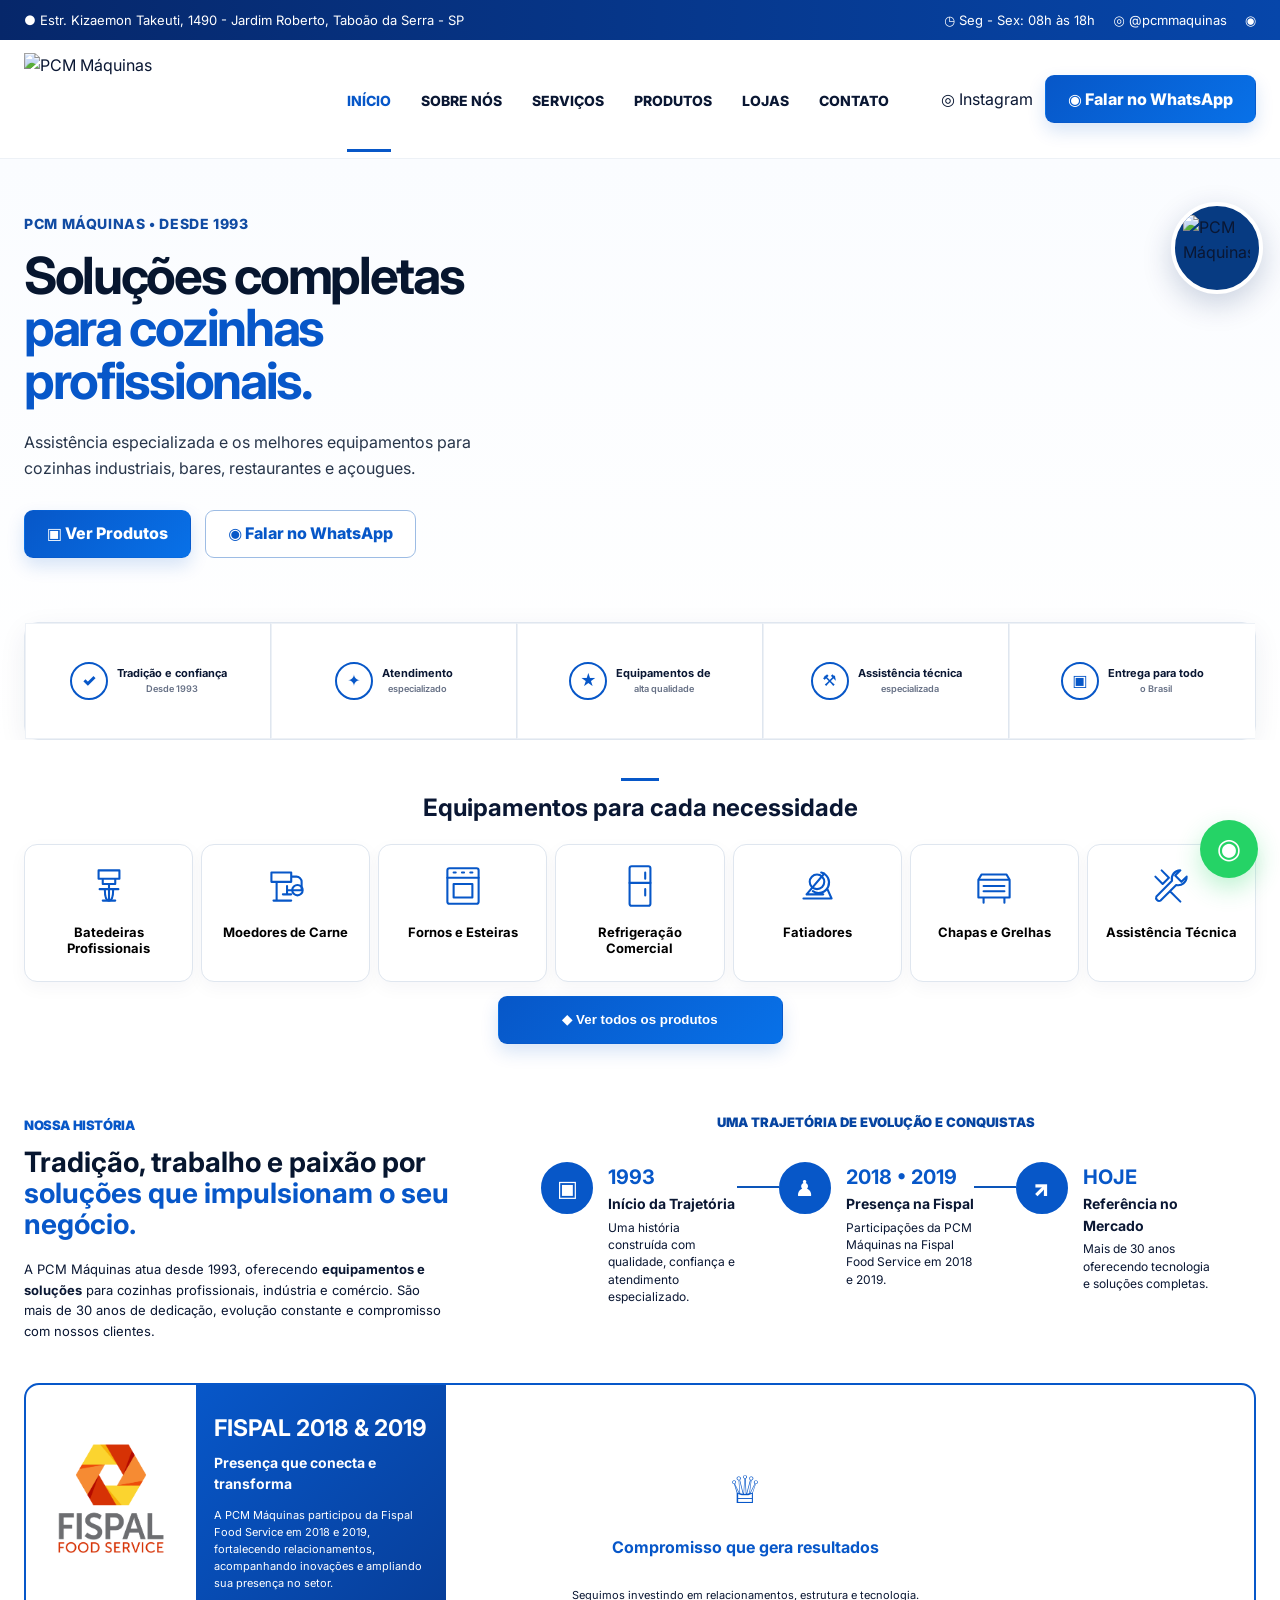
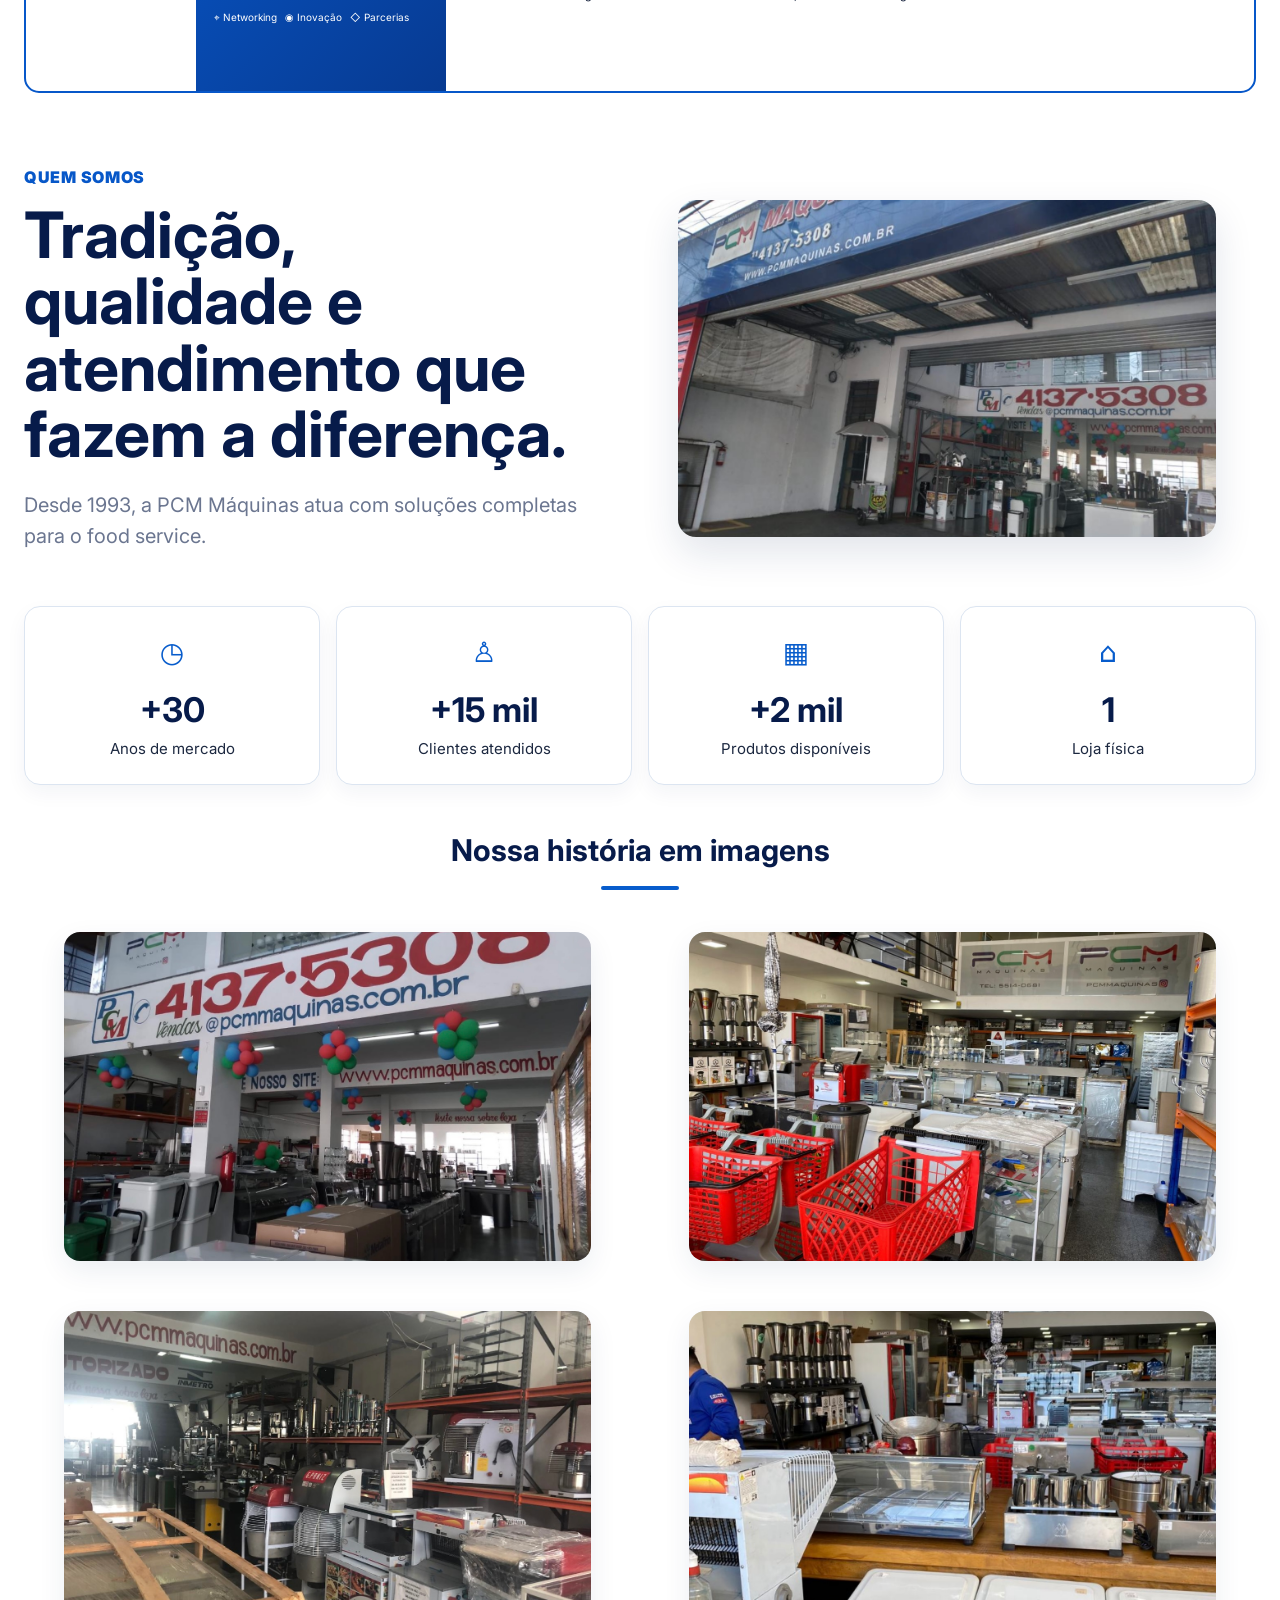
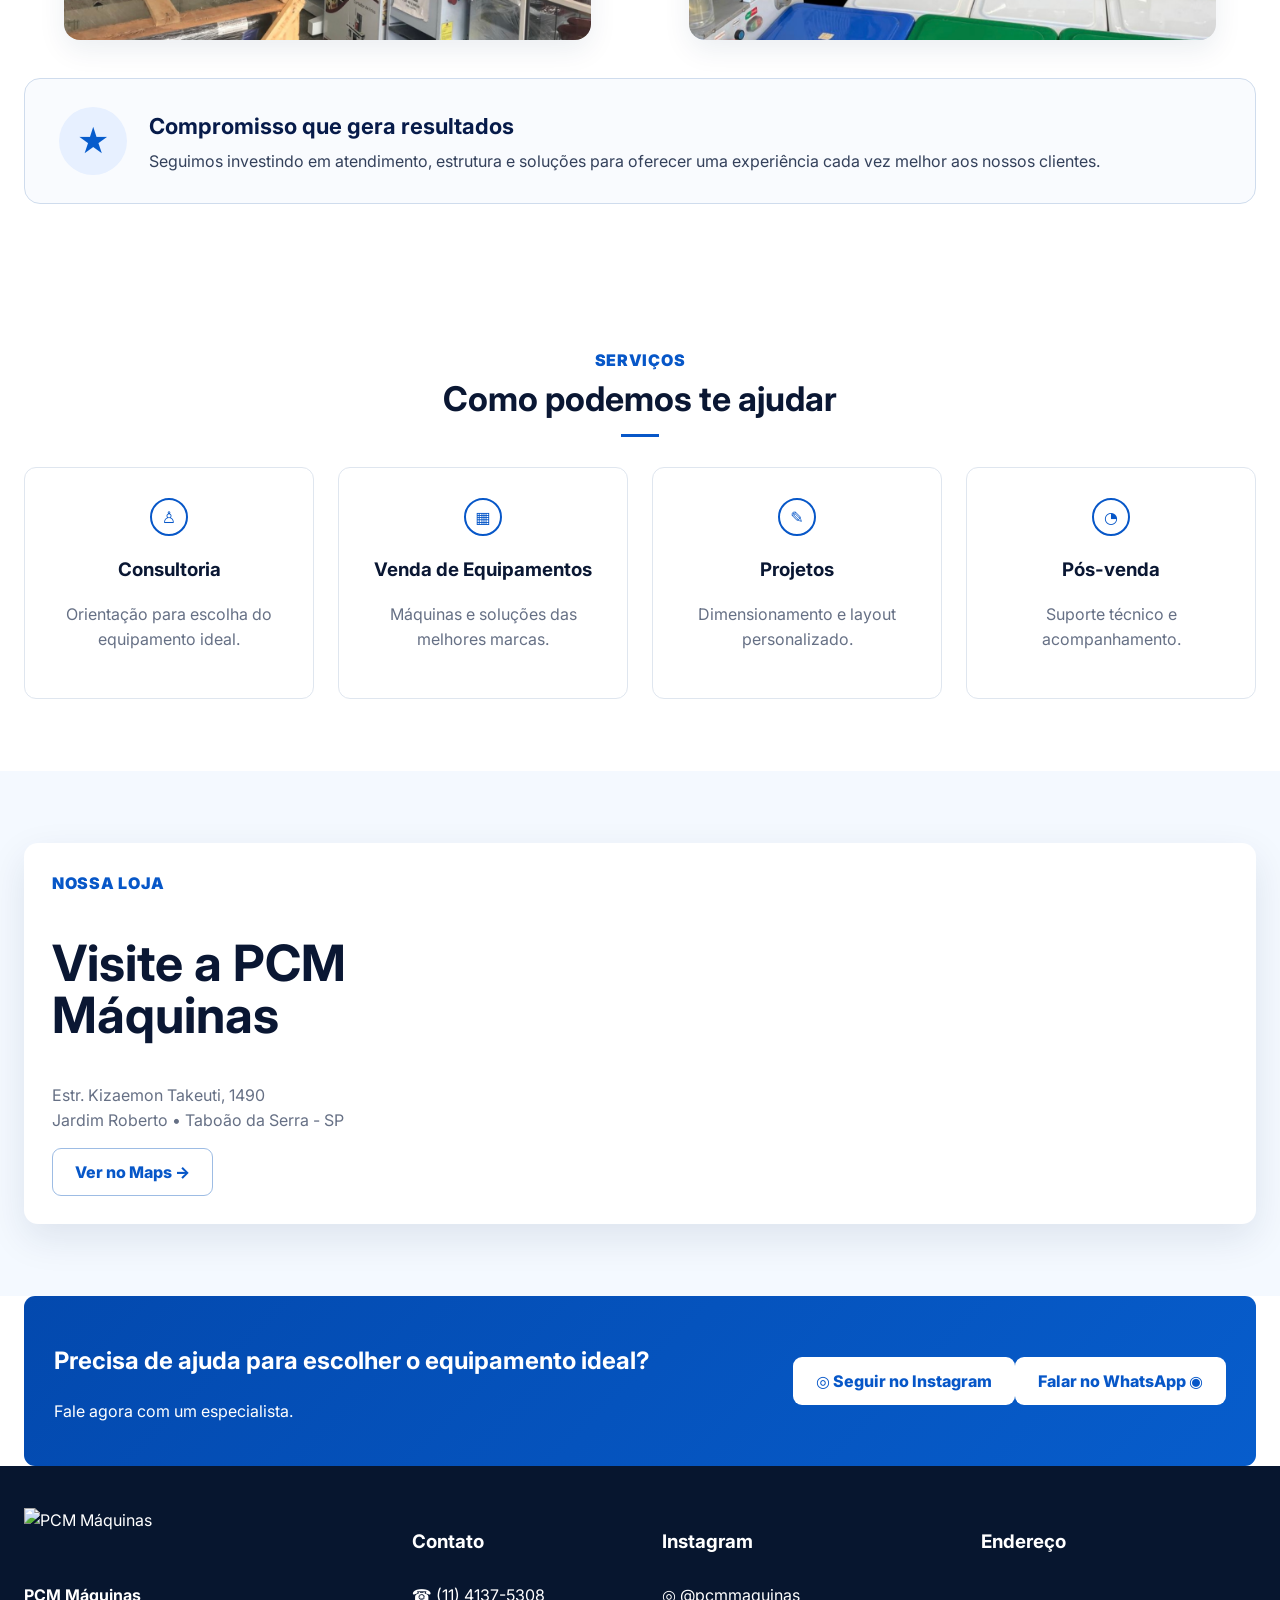
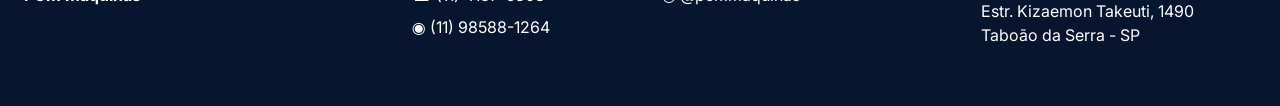
==== commit d264bfbd: "Atualiza imagem principal do hero" ====
--- a/index.html
+++ b/index.html
@@ -12,7 +12,7 @@
 <div class="topbar"><div class="container topbar-inner"><a href="https://maps.app.goo.gl/GaJ7iZRAQxHrqAn27" target="_blank">● Estr. Kizaemon Takeuti, 1490 - Jardim Roberto, Taboão da Serra - SP</a><div class="topbar-right"><span>◷ Seg - Sex: 08h às 18h</span><a href="https://www.instagram.com/pcmmaquinas/" target="_blank" rel="noopener" aria-label="Instagram PCM Máquinas">◎ @pcmmaquinas</a><a href="https://wa.me/5511985881264" target="_blank">◉</a></div></div></div>
 <header class="site-header"><div class="container header-inner"><a class="brand" href="#home"><img class="logo" src="https://i.ibb.co/qYZsDvNP/5-B32-D0-B0-4-CD4-49-D8-BDB4-69-C4-C292510-B.png" alt="PCM Máquinas"></a><nav id="nav-menu" class="nav"><a class="active" href="#home">Início</a><a href="#about">Sobre nós</a><a href="#services">Serviços</a><a href="#gallery">Produtos</a><a href="#stores">Lojas</a><a href="#contact">Contato</a></nav><div class="header-actions"><a class="instagram-header" href="https://www.instagram.com/pcmmaquinas/" target="_blank" rel="noopener" aria-label="Instagram PCM Máquinas">◎ Instagram</a><a class="btn btn-whatsapp-header" href="https://wa.me/5511985881264" target="_blank">◉ Falar no WhatsApp</a><button class="menu-toggle" type="button" aria-label="Abrir menu">☰</button></div></div></header>
 <main>
-<section id="home" class="hero reference-hero"><div class="container hero-grid"><div class="hero-copy"><span class="eyebrow">PCM MÁQUINAS • DESDE 1993</span><h1>Soluções completas <span>para cozinhas profissionais.</span></h1><p>Assistência especializada e os melhores equipamentos para cozinhas industriais, bares, restaurantes e açougues.</p><div class="hero-actions"><a class="btn btn-primary" href="#gallery">▣ Ver Produtos</a><a class="btn btn-outline" href="https://wa.me/5511985881264" target="_blank">◉ Falar no WhatsApp</a></div></div><div class="hero-visual"><div class="hero-blob"></div><img class="hero-products-composite" src="assets/hero/Hero-produtos-transparente.png?v=8" alt="Equipamentos profissionais PCM Máquinas"><div class="hero-badge"><img src="https://i.ibb.co/qYZsDvNP/5-B32-D0-B0-4-CD4-49-D8-BDB4-69-C4-C292510-B.png" alt="PCM Máquinas"></div></div></div><div class="container trust-row"><div class="trust-item"><span class="trust-icon">✓</span><strong>Tradição e confiança<small>Desde 1993</small></strong></div><div class="trust-item"><span class="trust-icon">✦</span><strong>Atendimento<small>especializado</small></strong></div><div class="trust-item"><span class="trust-icon">★</span><strong>Equipamentos de<small>alta qualidade</small></strong></div><div class="trust-item"><span class="trust-icon">⚒</span><strong>Assistência técnica<small>especializada</small></strong></div><div class="trust-item"><span class="trust-icon">▣</span><strong>Entrega para todo<small>o Brasil</small></strong></div></div></section>
+<section id="home" class="hero reference-hero"><div class="container hero-grid"><div class="hero-copy"><span class="eyebrow">PCM MÁQUINAS • DESDE 1993</span><h1>Soluções completas <span>para cozinhas profissionais.</span></h1><p>Assistência especializada e os melhores equipamentos para cozinhas industriais, bares, restaurantes e açougues.</p><div class="hero-actions"><a class="btn btn-primary" href="#gallery">▣ Ver Produtos</a><a class="btn btn-outline" href="https://wa.me/5511985881264" target="_blank">◉ Falar no WhatsApp</a></div></div><div class="hero-visual"><div class="hero-blob"></div><img class="hero-products-composite" src="assets/hero/Hero-produtos-correto.png?v=9" alt="Equipamentos profissionais PCM Máquinas"><div class="hero-badge"><img src="https://i.ibb.co/qYZsDvNP/5-B32-D0-B0-4-CD4-49-D8-BDB4-69-C4-C292510-B.png" alt="PCM Máquinas"></div></div></div><div class="container trust-row"><div class="trust-item"><span class="trust-icon">✓</span><strong>Tradição e confiança<small>Desde 1993</small></strong></div><div class="trust-item"><span class="trust-icon">✦</span><strong>Atendimento<small>especializado</small></strong></div><div class="trust-item"><span class="trust-icon">★</span><strong>Equipamentos de<small>alta qualidade</small></strong></div><div class="trust-item"><span class="trust-icon">⚒</span><strong>Assistência técnica<small>especializada</small></strong></div><div class="trust-item"><span class="trust-icon">▣</span><strong>Entrega para todo<small>o Brasil</small></strong></div></div></section>
 <section id="gallery" class="section products-hub reference-products"><div class="container"><div class="center-heading products-heading"><span class="heading-line"></span><h2>Equipamentos para cada necessidade</h2></div><div class="equipment-categories"><button class="equipment-category" data-category="Preparação de Alimentos"><span class="category-icon"></span><strong>Batedeiras Profissionais</strong></button><button class="equipment-category" data-category="Açougues"><span class="category-icon"></span><strong>Moedores de Carne</strong></button><button class="equipment-category" data-category="Cocção"><span class="category-icon"></span><strong>Fornos e Esteiras</strong></button><button class="equipment-category" data-category="Refrigeração"><span class="category-icon"></span><strong>Refrigeração Comercial</strong></button><button class="equipment-category" data-category="Preparação de Alimentos"><span class="category-icon"></span><strong>Fatiadores</strong></button><button class="equipment-category" data-category="Cocção"><span class="category-icon"></span><strong>Chapas e Grelhas</strong></button><button class="equipment-category" data-category="Todos"><span class="category-icon"></span><strong>Assistência Técnica</strong></button></div><div class="products-expand-action"><button class="btn btn-primary" id="expandProductsBtn" type="button">◆ Ver todos os produtos</button></div><div class="equipment-catalog" id="equipmentCatalog" hidden><div class="catalog-heading"><span class="section-kicker">TODOS OS EQUIPAMENTOS</span><h2>Conheça nossa linha completa</h2></div><div class="product-filters" id="productFilters"><button class="active" data-filter="Todos">Todos</button><button data-filter="Preparação de Alimentos">Preparação</button><button data-filter="Cocção">Cocção</button><button data-filter="Refrigeração">Refrigeração</button><button data-filter="Aço Inox">Aço Inox</button><button data-filter="Linha Hotelaria">Hotelaria</button><button data-filter="Açougues">Açougues</button><button data-filter="Lavagem">Lavagem</button></div><div class="equipment-grid" id="equipmentGrid"></div><div class="load-more-wrap"><button class="btn btn-outline" id="loadMoreProducts" type="button">Carregar mais equipamentos ↓</button></div></div></div></section>
 <section id="history" class="section history-section reference-history"><div class="container"><div class="history-grid"><div class="history-copy"><span class="section-kicker">NOSSA HISTÓRIA</span><h2>Tradição, trabalho e paixão por <span>soluções que impulsionam o seu negócio.</span></h2><p>A PCM Máquinas atua desde 1993, oferecendo <strong>equipamentos e soluções</strong> para cozinhas profissionais, indústria e comércio. São mais de 30 anos de dedicação, evolução constante e compromisso com nossos clientes.</p></div><div class="history-photo-test" style="overflow:hidden;border-radius:18px;min-height:300px;box-shadow:0 12px 32px rgba(15,45,90,.12)"><img src="assets/history/loja-fachada.jpg?v=1" alt="Loja PCM Máquinas em Taboão da Serra" style="display:block;width:100%;height:100%;min-height:300px;object-fit:cover;object-position:center"></div><div class="history-timeline"><div class="timeline-title">UMA TRAJETÓRIA DE EVOLUÇÃO E CONQUISTAS</div><div class="timeline"><article><span class="timeline-icon">▣</span><div><strong>1993</strong><h3>Início da Trajetória</h3><p>Uma história construída com qualidade, confiança e atendimento especializado.</p></div></article><article><span class="timeline-icon">♟</span><div><strong>2019</strong><h3>Presença na Fispal</h3><p>Participação na Fispal Food Service 2019.</p></div></article><article><span class="timeline-icon">↗</span><div><strong>HOJE</strong><h3>Referência no Mercado</h3><p>Mais de 30 anos oferecendo tecnologia e soluções completas.</p></div></article></div></div></div><div class="fispal-panel"><div class="fispal-brand-placeholder" style="overflow:hidden;background:#fff"><img src="assets/fispal/fispal-logo.png?v=2" alt="Fispal Food Service" loading="eager" style="display:block;width:100%;height:100%;object-fit:contain;padding:8px"></div><div class="fispal-copy"><h2>FISPAL 2019</h2><h3>Presença que conecta e transforma</h3><p>Estivemos presentes na Fispal Food Service 2019, um dos principais encontros do setor.</p><div class="mini-benefits"><span>⌖ Networking</span><span>◉ Inovação</span><span>◇ Parcerias</span></div></div><div class="fispal-photo-placeholder" style="overflow:hidden;background:#07162f"><img src="assets/fispal/fispal-2019-equipe.png?v=2" alt="Equipe PCM Máquinas na Fispal Food Service 2019" loading="eager" style="display:block;width:100%;height:100%;object-fit:cover;object-position:center"></div><div class="fispal-commit"><span class="big-outline-icon">♕</span><h3>Compromisso que gera resultados</h3><p>Seguimos investindo em relacionamentos, estrutura e tecnologia.</p></div></div></div></section>
 <section id="about" class="section about-section"><div class="container"><div class="about-showcase"><div class="about-copy"><span class="section-kicker">QUEM SOMOS</span><h2>Tradição, qualidade e atendimento que fazem a diferença.</h2><p>Desde 1993, a PCM Máquinas atua com soluções completas para o food service.</p></div><figure class="about-feature-photo"><img src="assets/about/about-01.png" alt="Fachada da PCM Máquinas" loading="lazy"></figure></div><div class="about-stats"><div class="about-stat-card"><span class="about-stat-icon">◷</span><strong>+30</strong><small>Anos de mercado</small></div><div class="about-stat-card"><span class="about-stat-icon">♙</span><strong>+5 mil</strong><small>Clientes atendidos</small></div><div class="about-stat-card"><span class="about-stat-icon">▦</span><strong>+2 mil</strong><small>Produtos disponíveis</small></div><div class="about-stat-card"><span class="about-stat-icon">⌂</span><strong>1</strong><small>Loja física</small></div></div><div class="about-gallery-title"><h3>Nossa história em imagens</h3></div><div class="about-photo-grid"><figure class="about-photo-card"><img src="assets/about/about-02.png" alt="Interior da PCM Máquinas" loading="lazy"></figure><figure class="about-photo-card"><img src="assets/about/about-03.png" alt="Showroom PCM Máquinas" loading="lazy"></figure><figure class="about-photo-card"><img src="assets/about/about-04.png" alt="Equipamentos no showroom PCM Máquinas" loading="lazy"></figure><figure class="about-photo-card"><img src="assets/about/about-05.png" alt="Linha de equipamentos da PCM Máquinas" loading="lazy"></figure></div><div class="about-commitment"><div class="about-commitment-icon">★</div><div><h3>Compromisso que gera resultados</h3><p>Seguimos investindo em atendimento, estrutura e soluções para oferecer uma experiência cada vez melhor aos nossos clientes.</p></div></div></div></section>
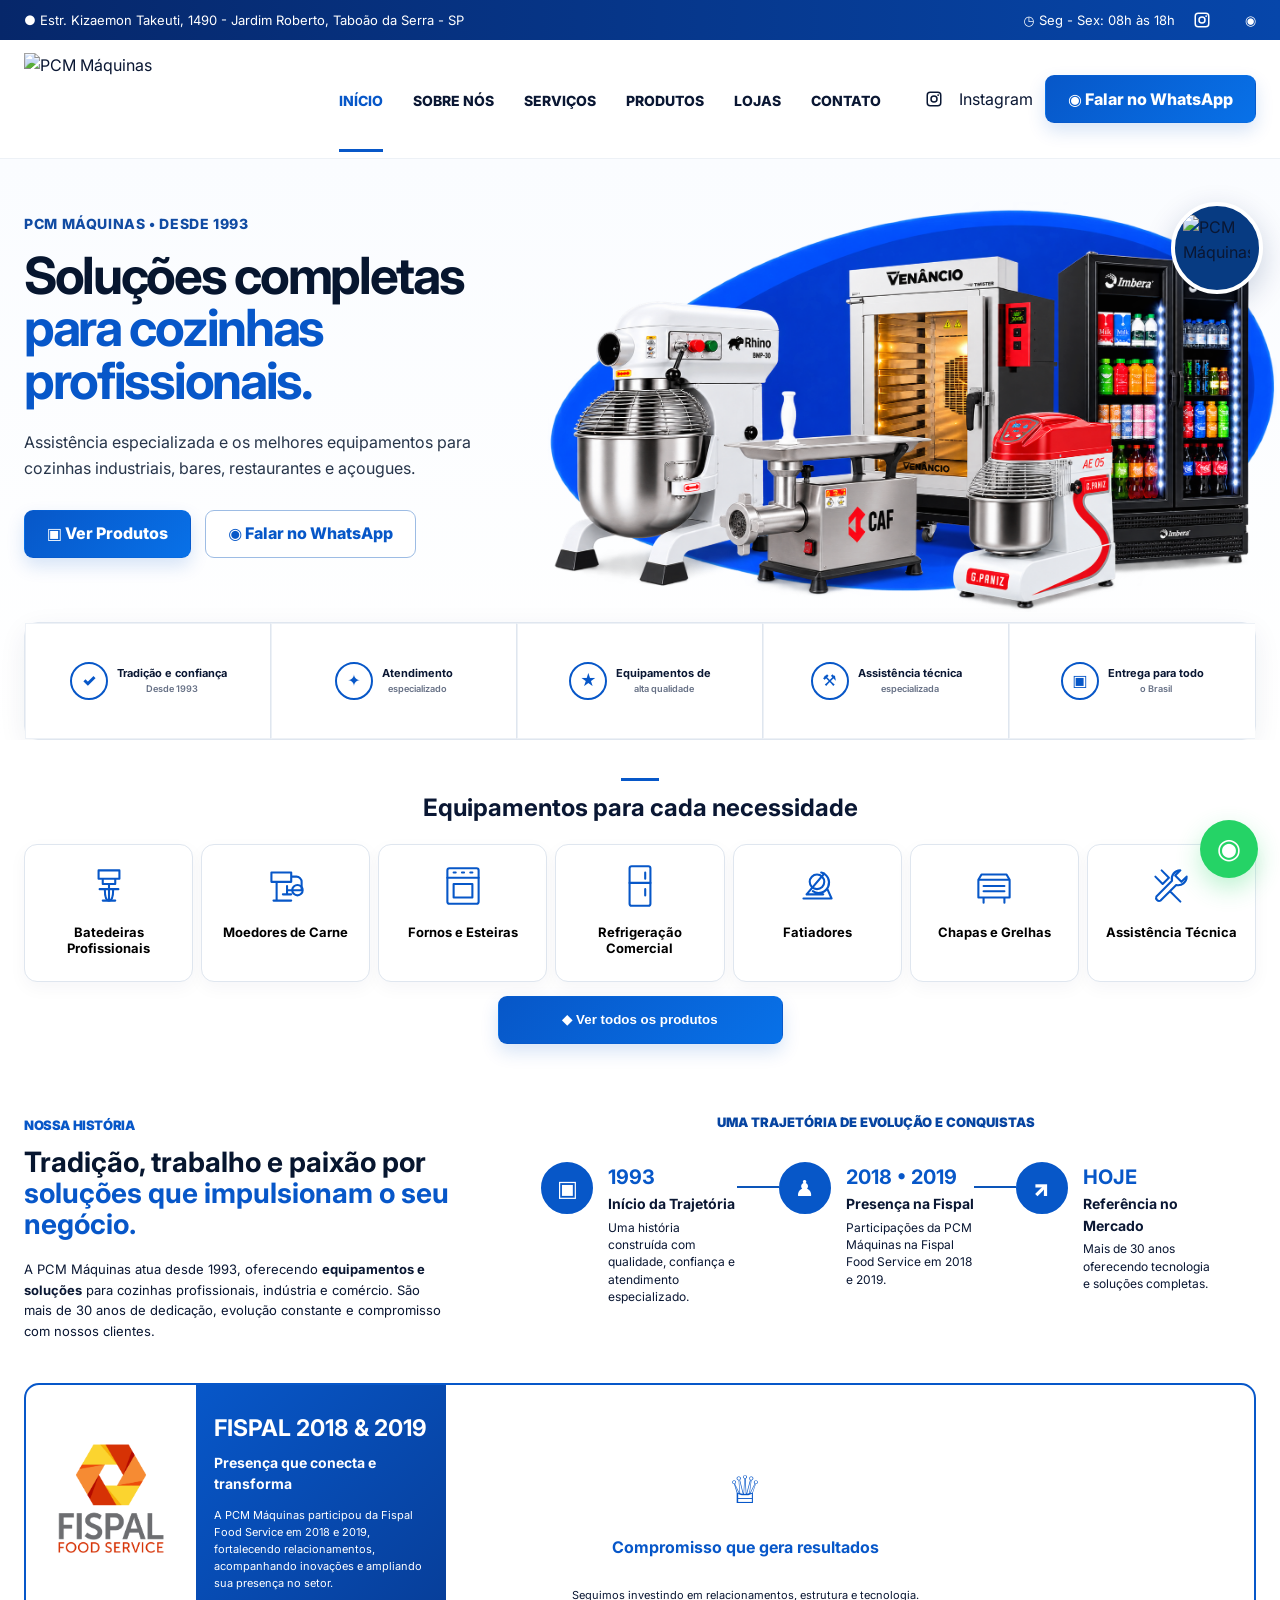
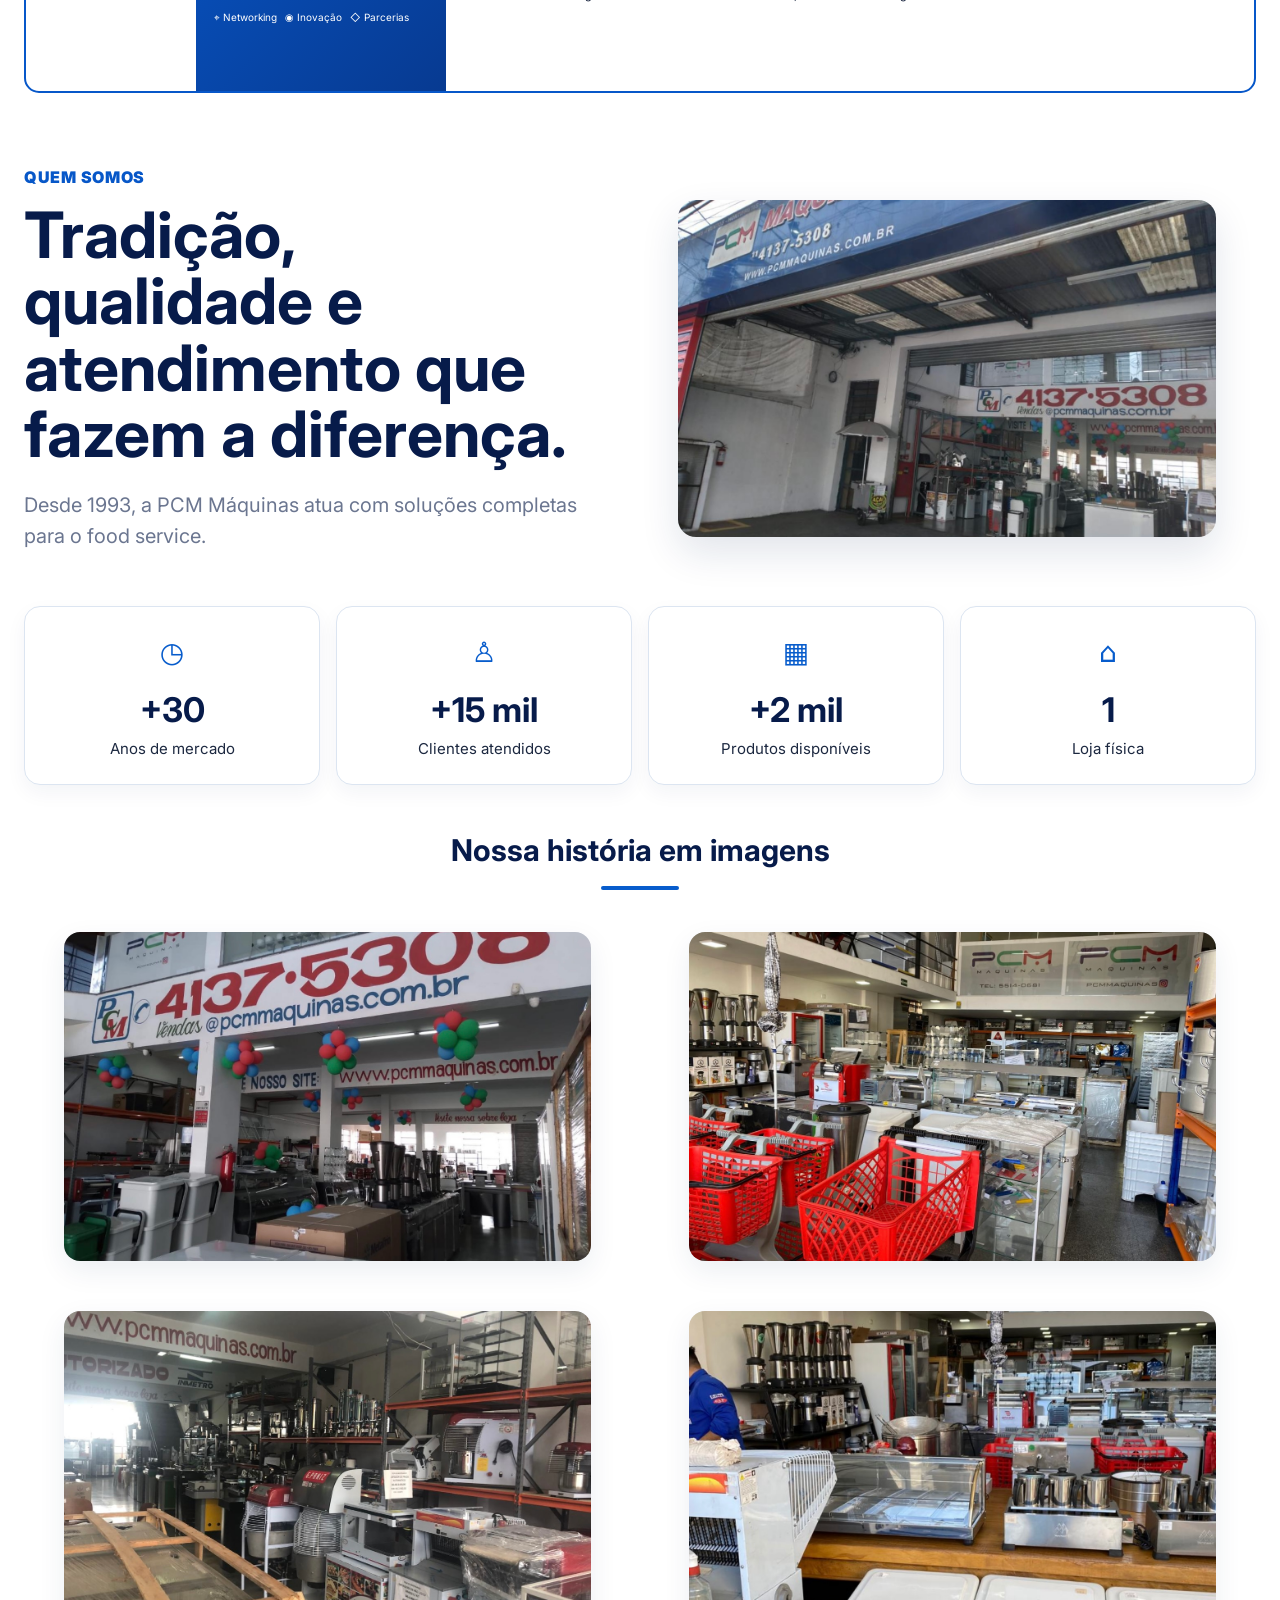
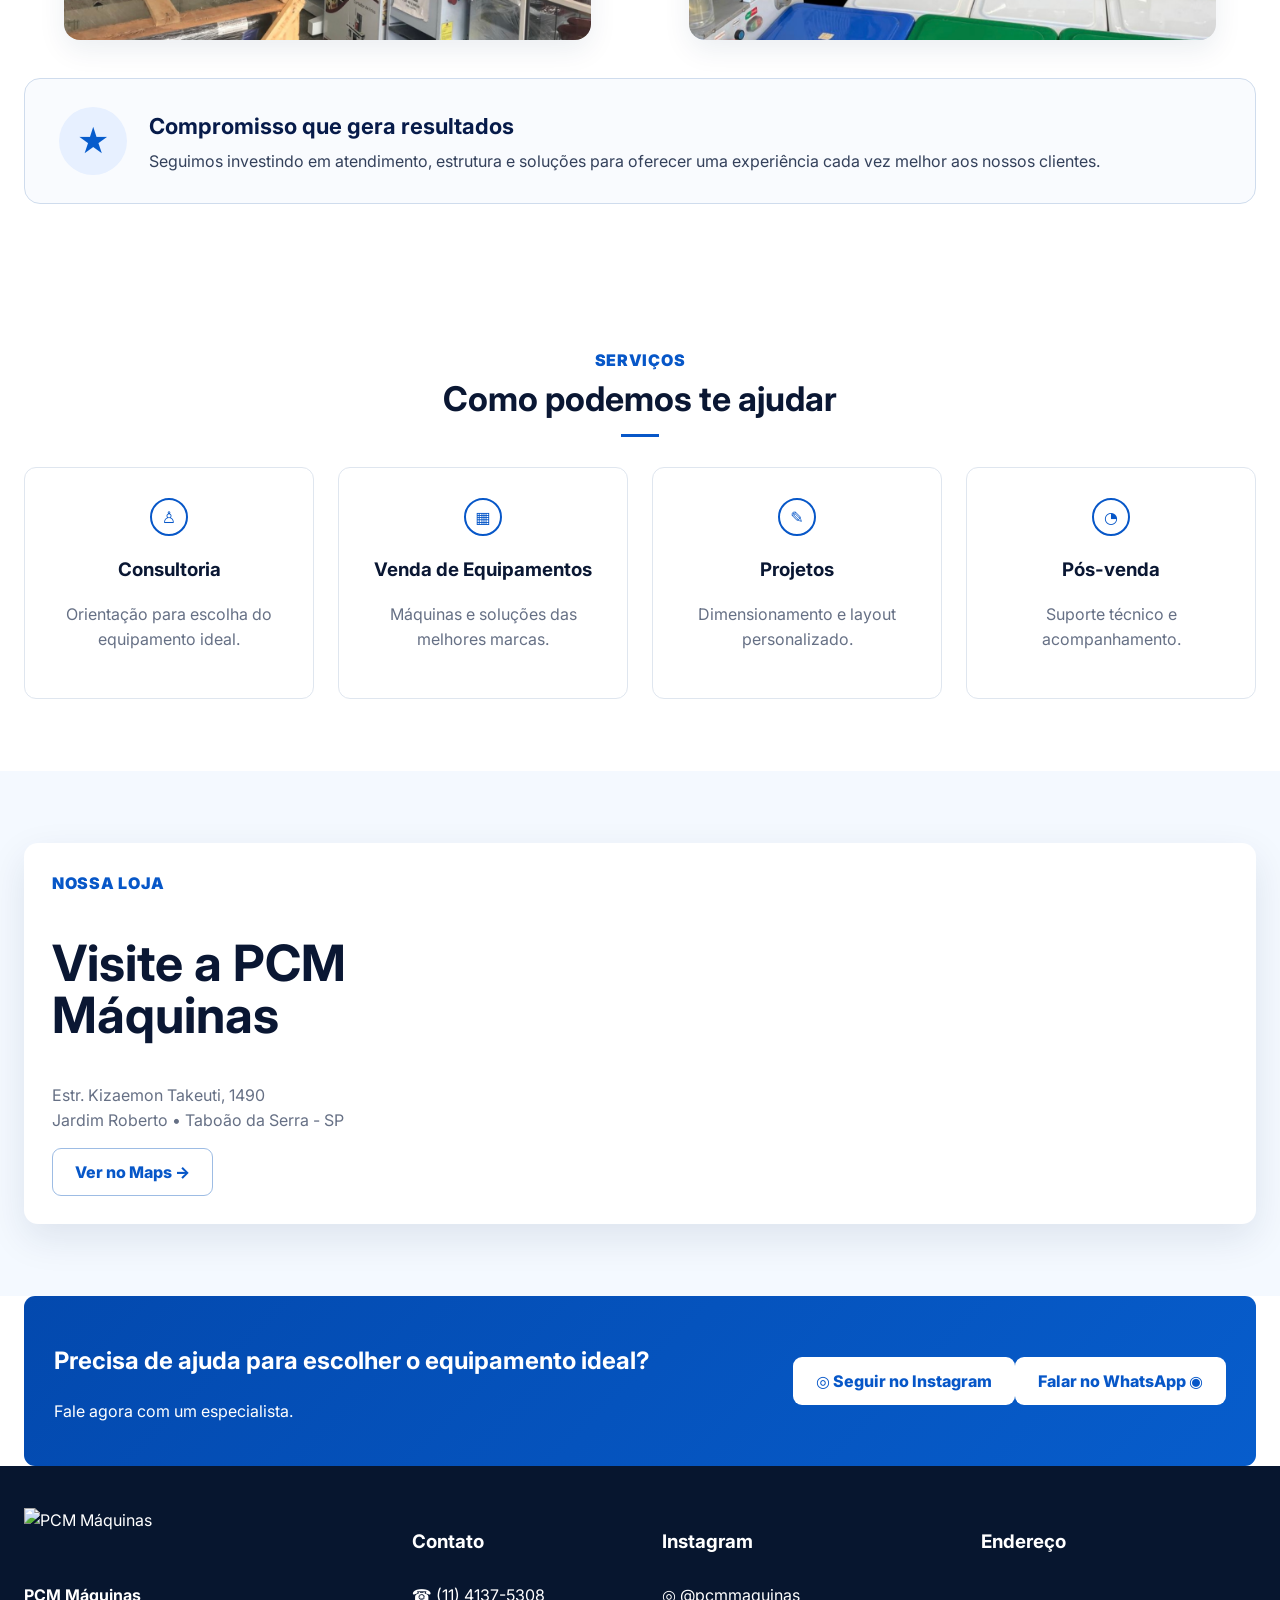
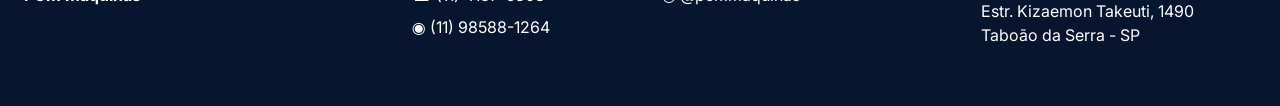
==== commit 96692f79: "Força atualização do hero e Instagram no GitHub Pages" ====
--- a/index.html
+++ b/index.html
@@ -6,13 +6,13 @@
 <meta name="description" content="Consultoria e venda de equipamentos e maquinários para cozinhas industriais, bares, restaurantes e açougues.">
 <link rel="preconnect" href="https://fonts.googleapis.com"><link rel="preconnect" href="https://fonts.gstatic.com" crossorigin>
 <link href="https://fonts.googleapis.com/css2?family=Inter:wght@400;500;600;700;800;900&display=swap" rel="stylesheet">
-<link rel="stylesheet" href="style.css"><link rel="stylesheet" href="products-section.css"><link rel="stylesheet" href="reference-layout.css"><link rel="stylesheet" href="hero-image-fix.css?v=8"><link rel="stylesheet" href="about-layout.css?v=2">
+<link rel="stylesheet" href="style.css"><link rel="stylesheet" href="products-section.css"><link rel="stylesheet" href="reference-layout.css"><link rel="stylesheet" href="hero-image-fix.css?v=10"><link rel="stylesheet" href="about-layout.css?v=2">
 </head>
 <body>
 <div class="topbar"><div class="container topbar-inner"><a href="https://maps.app.goo.gl/GaJ7iZRAQxHrqAn27" target="_blank">● Estr. Kizaemon Takeuti, 1490 - Jardim Roberto, Taboão da Serra - SP</a><div class="topbar-right"><span>◷ Seg - Sex: 08h às 18h</span><a href="https://www.instagram.com/pcmmaquinas/" target="_blank" rel="noopener" aria-label="Instagram PCM Máquinas">◎ @pcmmaquinas</a><a href="https://wa.me/5511985881264" target="_blank">◉</a></div></div></div>
 <header class="site-header"><div class="container header-inner"><a class="brand" href="#home"><img class="logo" src="https://i.ibb.co/qYZsDvNP/5-B32-D0-B0-4-CD4-49-D8-BDB4-69-C4-C292510-B.png" alt="PCM Máquinas"></a><nav id="nav-menu" class="nav"><a class="active" href="#home">Início</a><a href="#about">Sobre nós</a><a href="#services">Serviços</a><a href="#gallery">Produtos</a><a href="#stores">Lojas</a><a href="#contact">Contato</a></nav><div class="header-actions"><a class="instagram-header" href="https://www.instagram.com/pcmmaquinas/" target="_blank" rel="noopener" aria-label="Instagram PCM Máquinas">◎ Instagram</a><a class="btn btn-whatsapp-header" href="https://wa.me/5511985881264" target="_blank">◉ Falar no WhatsApp</a><button class="menu-toggle" type="button" aria-label="Abrir menu">☰</button></div></div></header>
 <main>
-<section id="home" class="hero reference-hero"><div class="container hero-grid"><div class="hero-copy"><span class="eyebrow">PCM MÁQUINAS • DESDE 1993</span><h1>Soluções completas <span>para cozinhas profissionais.</span></h1><p>Assistência especializada e os melhores equipamentos para cozinhas industriais, bares, restaurantes e açougues.</p><div class="hero-actions"><a class="btn btn-primary" href="#gallery">▣ Ver Produtos</a><a class="btn btn-outline" href="https://wa.me/5511985881264" target="_blank">◉ Falar no WhatsApp</a></div></div><div class="hero-visual"><div class="hero-blob"></div><img class="hero-products-composite" src="assets/hero/Hero-produtos-correto.png?v=9" alt="Equipamentos profissionais PCM Máquinas"><div class="hero-badge"><img src="https://i.ibb.co/qYZsDvNP/5-B32-D0-B0-4-CD4-49-D8-BDB4-69-C4-C292510-B.png" alt="PCM Máquinas"></div></div></div><div class="container trust-row"><div class="trust-item"><span class="trust-icon">✓</span><strong>Tradição e confiança<small>Desde 1993</small></strong></div><div class="trust-item"><span class="trust-icon">✦</span><strong>Atendimento<small>especializado</small></strong></div><div class="trust-item"><span class="trust-icon">★</span><strong>Equipamentos de<small>alta qualidade</small></strong></div><div class="trust-item"><span class="trust-icon">⚒</span><strong>Assistência técnica<small>especializada</small></strong></div><div class="trust-item"><span class="trust-icon">▣</span><strong>Entrega para todo<small>o Brasil</small></strong></div></div></section>
+<section id="home" class="hero reference-hero"><div class="container hero-grid"><div class="hero-copy"><span class="eyebrow">PCM MÁQUINAS • DESDE 1993</span><h1>Soluções completas <span>para cozinhas profissionais.</span></h1><p>Assistência especializada e os melhores equipamentos para cozinhas industriais, bares, restaurantes e açougues.</p><div class="hero-actions"><a class="btn btn-primary" href="#gallery">▣ Ver Produtos</a><a class="btn btn-outline" href="https://wa.me/5511985881264" target="_blank">◉ Falar no WhatsApp</a></div></div><div class="hero-visual"><div class="hero-blob"></div><img class="hero-products-composite" src="assets/hero/Hero-produtos-correto.png?v=10" alt="Equipamentos profissionais PCM Máquinas"><div class="hero-badge"><img src="https://i.ibb.co/qYZsDvNP/5-B32-D0-B0-4-CD4-49-D8-BDB4-69-C4-C292510-B.png" alt="PCM Máquinas"></div></div></div><div class="container trust-row"><div class="trust-item"><span class="trust-icon">✓</span><strong>Tradição e confiança<small>Desde 1993</small></strong></div><div class="trust-item"><span class="trust-icon">✦</span><strong>Atendimento<small>especializado</small></strong></div><div class="trust-item"><span class="trust-icon">★</span><strong>Equipamentos de<small>alta qualidade</small></strong></div><div class="trust-item"><span class="trust-icon">⚒</span><strong>Assistência técnica<small>especializada</small></strong></div><div class="trust-item"><span class="trust-icon">▣</span><strong>Entrega para todo<small>o Brasil</small></strong></div></div></section>
 <section id="gallery" class="section products-hub reference-products"><div class="container"><div class="center-heading products-heading"><span class="heading-line"></span><h2>Equipamentos para cada necessidade</h2></div><div class="equipment-categories"><button class="equipment-category" data-category="Preparação de Alimentos"><span class="category-icon"></span><strong>Batedeiras Profissionais</strong></button><button class="equipment-category" data-category="Açougues"><span class="category-icon"></span><strong>Moedores de Carne</strong></button><button class="equipment-category" data-category="Cocção"><span class="category-icon"></span><strong>Fornos e Esteiras</strong></button><button class="equipment-category" data-category="Refrigeração"><span class="category-icon"></span><strong>Refrigeração Comercial</strong></button><button class="equipment-category" data-category="Preparação de Alimentos"><span class="category-icon"></span><strong>Fatiadores</strong></button><button class="equipment-category" data-category="Cocção"><span class="category-icon"></span><strong>Chapas e Grelhas</strong></button><button class="equipment-category" data-category="Todos"><span class="category-icon"></span><strong>Assistência Técnica</strong></button></div><div class="products-expand-action"><button class="btn btn-primary" id="expandProductsBtn" type="button">◆ Ver todos os produtos</button></div><div class="equipment-catalog" id="equipmentCatalog" hidden><div class="catalog-heading"><span class="section-kicker">TODOS OS EQUIPAMENTOS</span><h2>Conheça nossa linha completa</h2></div><div class="product-filters" id="productFilters"><button class="active" data-filter="Todos">Todos</button><button data-filter="Preparação de Alimentos">Preparação</button><button data-filter="Cocção">Cocção</button><button data-filter="Refrigeração">Refrigeração</button><button data-filter="Aço Inox">Aço Inox</button><button data-filter="Linha Hotelaria">Hotelaria</button><button data-filter="Açougues">Açougues</button><button data-filter="Lavagem">Lavagem</button></div><div class="equipment-grid" id="equipmentGrid"></div><div class="load-more-wrap"><button class="btn btn-outline" id="loadMoreProducts" type="button">Carregar mais equipamentos ↓</button></div></div></div></section>
 <section id="history" class="section history-section reference-history"><div class="container"><div class="history-grid"><div class="history-copy"><span class="section-kicker">NOSSA HISTÓRIA</span><h2>Tradição, trabalho e paixão por <span>soluções que impulsionam o seu negócio.</span></h2><p>A PCM Máquinas atua desde 1993, oferecendo <strong>equipamentos e soluções</strong> para cozinhas profissionais, indústria e comércio. São mais de 30 anos de dedicação, evolução constante e compromisso com nossos clientes.</p></div><div class="history-photo-test" style="overflow:hidden;border-radius:18px;min-height:300px;box-shadow:0 12px 32px rgba(15,45,90,.12)"><img src="assets/history/loja-fachada.jpg?v=1" alt="Loja PCM Máquinas em Taboão da Serra" style="display:block;width:100%;height:100%;min-height:300px;object-fit:cover;object-position:center"></div><div class="history-timeline"><div class="timeline-title">UMA TRAJETÓRIA DE EVOLUÇÃO E CONQUISTAS</div><div class="timeline"><article><span class="timeline-icon">▣</span><div><strong>1993</strong><h3>Início da Trajetória</h3><p>Uma história construída com qualidade, confiança e atendimento especializado.</p></div></article><article><span class="timeline-icon">♟</span><div><strong>2019</strong><h3>Presença na Fispal</h3><p>Participação na Fispal Food Service 2019.</p></div></article><article><span class="timeline-icon">↗</span><div><strong>HOJE</strong><h3>Referência no Mercado</h3><p>Mais de 30 anos oferecendo tecnologia e soluções completas.</p></div></article></div></div></div><div class="fispal-panel"><div class="fispal-brand-placeholder" style="overflow:hidden;background:#fff"><img src="assets/fispal/fispal-logo.png?v=2" alt="Fispal Food Service" loading="eager" style="display:block;width:100%;height:100%;object-fit:contain;padding:8px"></div><div class="fispal-copy"><h2>FISPAL 2019</h2><h3>Presença que conecta e transforma</h3><p>Estivemos presentes na Fispal Food Service 2019, um dos principais encontros do setor.</p><div class="mini-benefits"><span>⌖ Networking</span><span>◉ Inovação</span><span>◇ Parcerias</span></div></div><div class="fispal-photo-placeholder" style="overflow:hidden;background:#07162f"><img src="assets/fispal/fispal-2019-equipe.png?v=2" alt="Equipe PCM Máquinas na Fispal Food Service 2019" loading="eager" style="display:block;width:100%;height:100%;object-fit:cover;object-position:center"></div><div class="fispal-commit"><span class="big-outline-icon">♕</span><h3>Compromisso que gera resultados</h3><p>Seguimos investindo em relacionamentos, estrutura e tecnologia.</p></div></div></div></section>
 <section id="about" class="section about-section"><div class="container"><div class="about-showcase"><div class="about-copy"><span class="section-kicker">QUEM SOMOS</span><h2>Tradição, qualidade e atendimento que fazem a diferença.</h2><p>Desde 1993, a PCM Máquinas atua com soluções completas para o food service.</p></div><figure class="about-feature-photo"><img src="assets/about/about-01.png" alt="Fachada da PCM Máquinas" loading="lazy"></figure></div><div class="about-stats"><div class="about-stat-card"><span class="about-stat-icon">◷</span><strong>+30</strong><small>Anos de mercado</small></div><div class="about-stat-card"><span class="about-stat-icon">♙</span><strong>+5 mil</strong><small>Clientes atendidos</small></div><div class="about-stat-card"><span class="about-stat-icon">▦</span><strong>+2 mil</strong><small>Produtos disponíveis</small></div><div class="about-stat-card"><span class="about-stat-icon">⌂</span><strong>1</strong><small>Loja física</small></div></div><div class="about-gallery-title"><h3>Nossa história em imagens</h3></div><div class="about-photo-grid"><figure class="about-photo-card"><img src="assets/about/about-02.png" alt="Interior da PCM Máquinas" loading="lazy"></figure><figure class="about-photo-card"><img src="assets/about/about-03.png" alt="Showroom PCM Máquinas" loading="lazy"></figure><figure class="about-photo-card"><img src="assets/about/about-04.png" alt="Equipamentos no showroom PCM Máquinas" loading="lazy"></figure><figure class="about-photo-card"><img src="assets/about/about-05.png" alt="Linha de equipamentos da PCM Máquinas" loading="lazy"></figure></div><div class="about-commitment"><div class="about-commitment-icon">★</div><div><h3>Compromisso que gera resultados</h3><p>Seguimos investindo em atendimento, estrutura e soluções para oferecer uma experiência cada vez melhor aos nossos clientes.</p></div></div></div></section>
--- a/hero-image-fix.css
+++ b/hero-image-fix.css
@@ -1,61 +1,82 @@
-/* Hero final — Safari-safe. The uploaded artwork is the single visual source. */
+/* Hero v10 — única fonte visual: <img> correto do HTML. */
 .reference-hero .hero-visual{
   position:relative!important;
   isolation:isolate!important;
   overflow:visible!important;
-  background-image:url('assets/hero/Hero-produtos-transparente.png?v=8')!important;
-  background-repeat:no-repeat!important;
-  background-position:center bottom!important;
-  background-size:contain!important;
+  background:none!important;
 }
 
-/* The new uploaded artwork already contains its blue graphic. */
+/* A arte nova já contém o fundo azul. */
 .reference-hero .hero-blob{display:none!important}
 .reference-hero .hero-visual::after{content:none!important;display:none!important;background:none!important}
 
-/* Hide legacy hero image instead of trying to replace its src with CSS. */
 .hero-products-composite{
-  display:none!important;
-  opacity:0!important;
-  visibility:hidden!important;
-  pointer-events:none!important;
-  content:none!important;
+  display:block!important;
+  position:absolute!important;
+  z-index:5!important;
+  left:50%!important;
+  bottom:0!important;
+  top:auto!important;
+  right:auto!important;
+  transform:translateX(-50%)!important;
+  width:108%!important;
+  height:100%!important;
+  max-width:none!important;
+  object-fit:contain!important;
+  object-position:center bottom!important;
+  opacity:1!important;
+  visibility:visible!important;
+  background:transparent!important;
+  mix-blend-mode:normal!important;
   clip-path:none!important;
   -webkit-clip-path:none!important;
   mask:none!important;
   -webkit-mask:none!important;
   filter:none!important;
-  mix-blend-mode:normal!important;
+  pointer-events:none!important;
 }
 
 .reference-hero .hero-badge{z-index:8!important}
 .history-photo-test{display:none!important}
 
+/* Ícone vetorial do Instagram no topo. */
+.instagram-header,
+.topbar-right a[aria-label="Instagram PCM Máquinas"]{
+  display:inline-flex!important;
+  align-items:center!important;
+  gap:8px!important;
+}
+
+.instagram-header::before,
+.topbar-right a[aria-label="Instagram PCM Máquinas"]::before{
+  content:"";
+  width:18px;
+  height:18px;
+  flex:0 0 18px;
+  display:inline-block;
+  background-color:currentColor;
+  -webkit-mask:url("data:image/svg+xml,%3Csvg xmlns='http://www.w3.org/2000/svg' viewBox='0 0 24 24'%3E%3Cpath fill='black' d='M7 2h10a5 5 0 0 1 5 5v10a5 5 0 0 1-5 5H7a5 5 0 0 1-5-5V7a5 5 0 0 1 5-5Zm0 2a3 3 0 0 0-3 3v10a3 3 0 0 0 3 3h10a3 3 0 0 0 3-3V7a3 3 0 0 0-3-3H7Zm5 3a5 5 0 1 1 0 10 5 5 0 0 1 0-10Zm0 2a3 3 0 1 0 0 6 3 3 0 0 0 0-6Zm5.5-3.5a1.25 1.25 0 1 1 0 2.5 1.25 1.25 0 0 1 0-2.5Z'/%3E%3C/svg%3E") center/contain no-repeat;
+  mask:url("data:image/svg+xml,%3Csvg xmlns='http://www.w3.org/2000/svg' viewBox='0 0 24 24'%3E%3Cpath fill='black' d='M7 2h10a5 5 0 0 1 5 5v10a5 5 0 0 1-5 5H7a5 5 0 0 1-5-5V7a5 5 0 0 1 5-5Zm0 2a3 3 0 0 0-3 3v10a3 3 0 0 0 3 3h10a3 3 0 0 0 3-3V7a3 3 0 0 0-3-3H7Zm5 3a5 5 0 1 1 0 10 5 5 0 0 1 0-10Zm0 2a3 3 0 1 0 0 6 3 3 0 0 0 0-6Zm5.5-3.5a1.25 1.25 0 1 1 0 2.5 1.25 1.25 0 0 1 0-2.5Z'/%3E%3C/svg%3E") center/contain no-repeat;
+}
+
+/* Esconde somente o antigo caractere circular, mantendo o texto. */
+.instagram-header{font-size:0!important}
+.instagram-header::after{content:"Instagram";font-size:16px!important}
+.topbar-right a[aria-label="Instagram PCM Máquinas"]{font-size:0!important}
+.topbar-right a[aria-label="Instagram PCM Máquinas"]::after{content:"@pcmmaquinas";font-size:inherit!important}
+.topbar-right a[aria-label="Instagram PCM Máquinas"]::before{font-size:14px}
+
 @media(max-width:1100px){
-  .reference-hero .hero-visual{
-    background-size:contain!important;
-    background-position:center bottom!important;
-  }
+  .hero-products-composite{width:106%!important;height:100%!important}
 }
 
 @media(max-width:880px){
-  .reference-hero .hero-visual{
-    min-height:360px!important;
-    height:360px!important;
-    overflow:hidden!important;
-    background-size:contain!important;
-    background-position:center bottom!important;
-  }
+  .reference-hero .hero-visual{min-height:360px!important;height:360px!important;overflow:hidden!important}
+  .hero-products-composite{width:100%!important;height:100%!important;object-position:center bottom!important}
 }
 
 @media(max-width:600px){
-  .reference-hero .hero-visual{
-    width:calc(100% + 20px)!important;
-    margin-left:-10px!important;
-    min-height:300px!important;
-    height:300px!important;
-    overflow:hidden!important;
-    background-size:contain!important;
-    background-position:center bottom!important;
-  }
+  .reference-hero .hero-visual{width:calc(100% + 20px)!important;margin-left:-10px!important;min-height:300px!important;height:300px!important;overflow:hidden!important}
+  .hero-products-composite{width:112%!important;height:100%!important;object-fit:contain!important;object-position:center bottom!important}
+  .instagram-header::after{font-size:15px!important}
 }
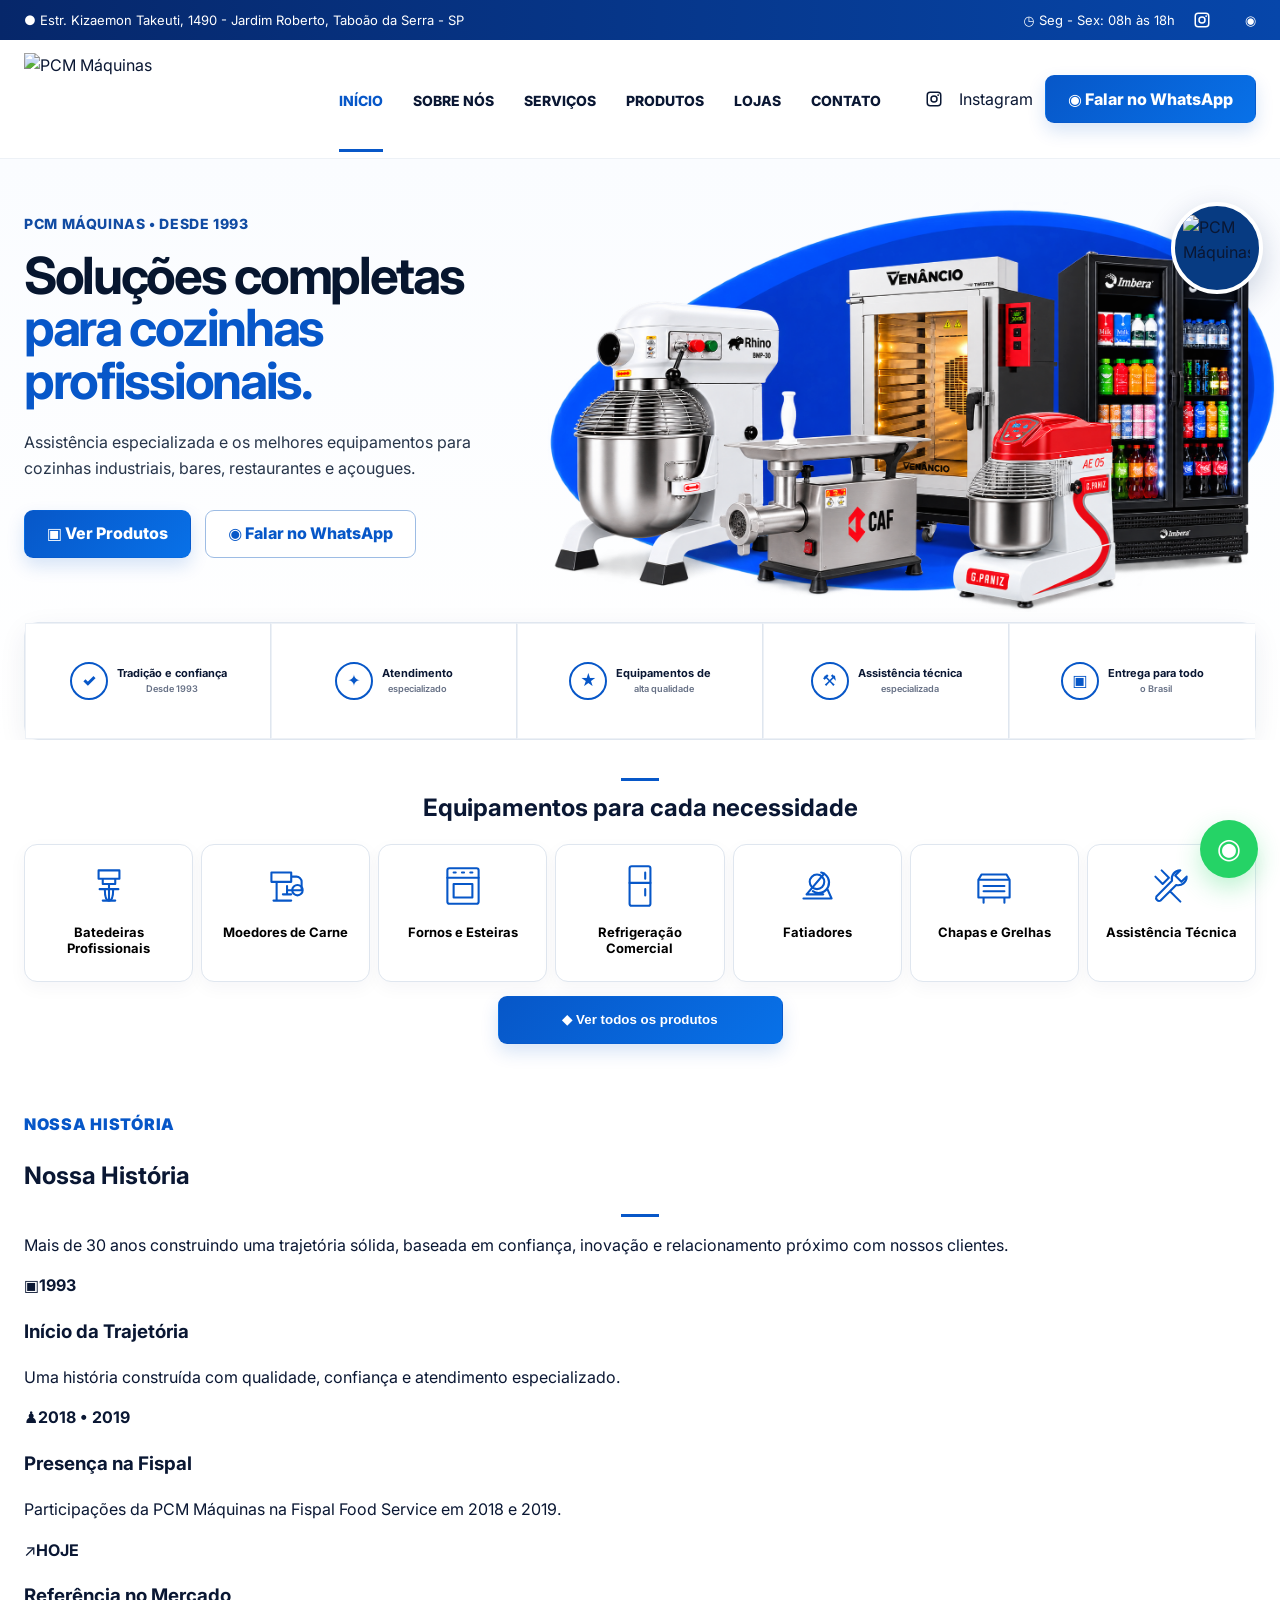
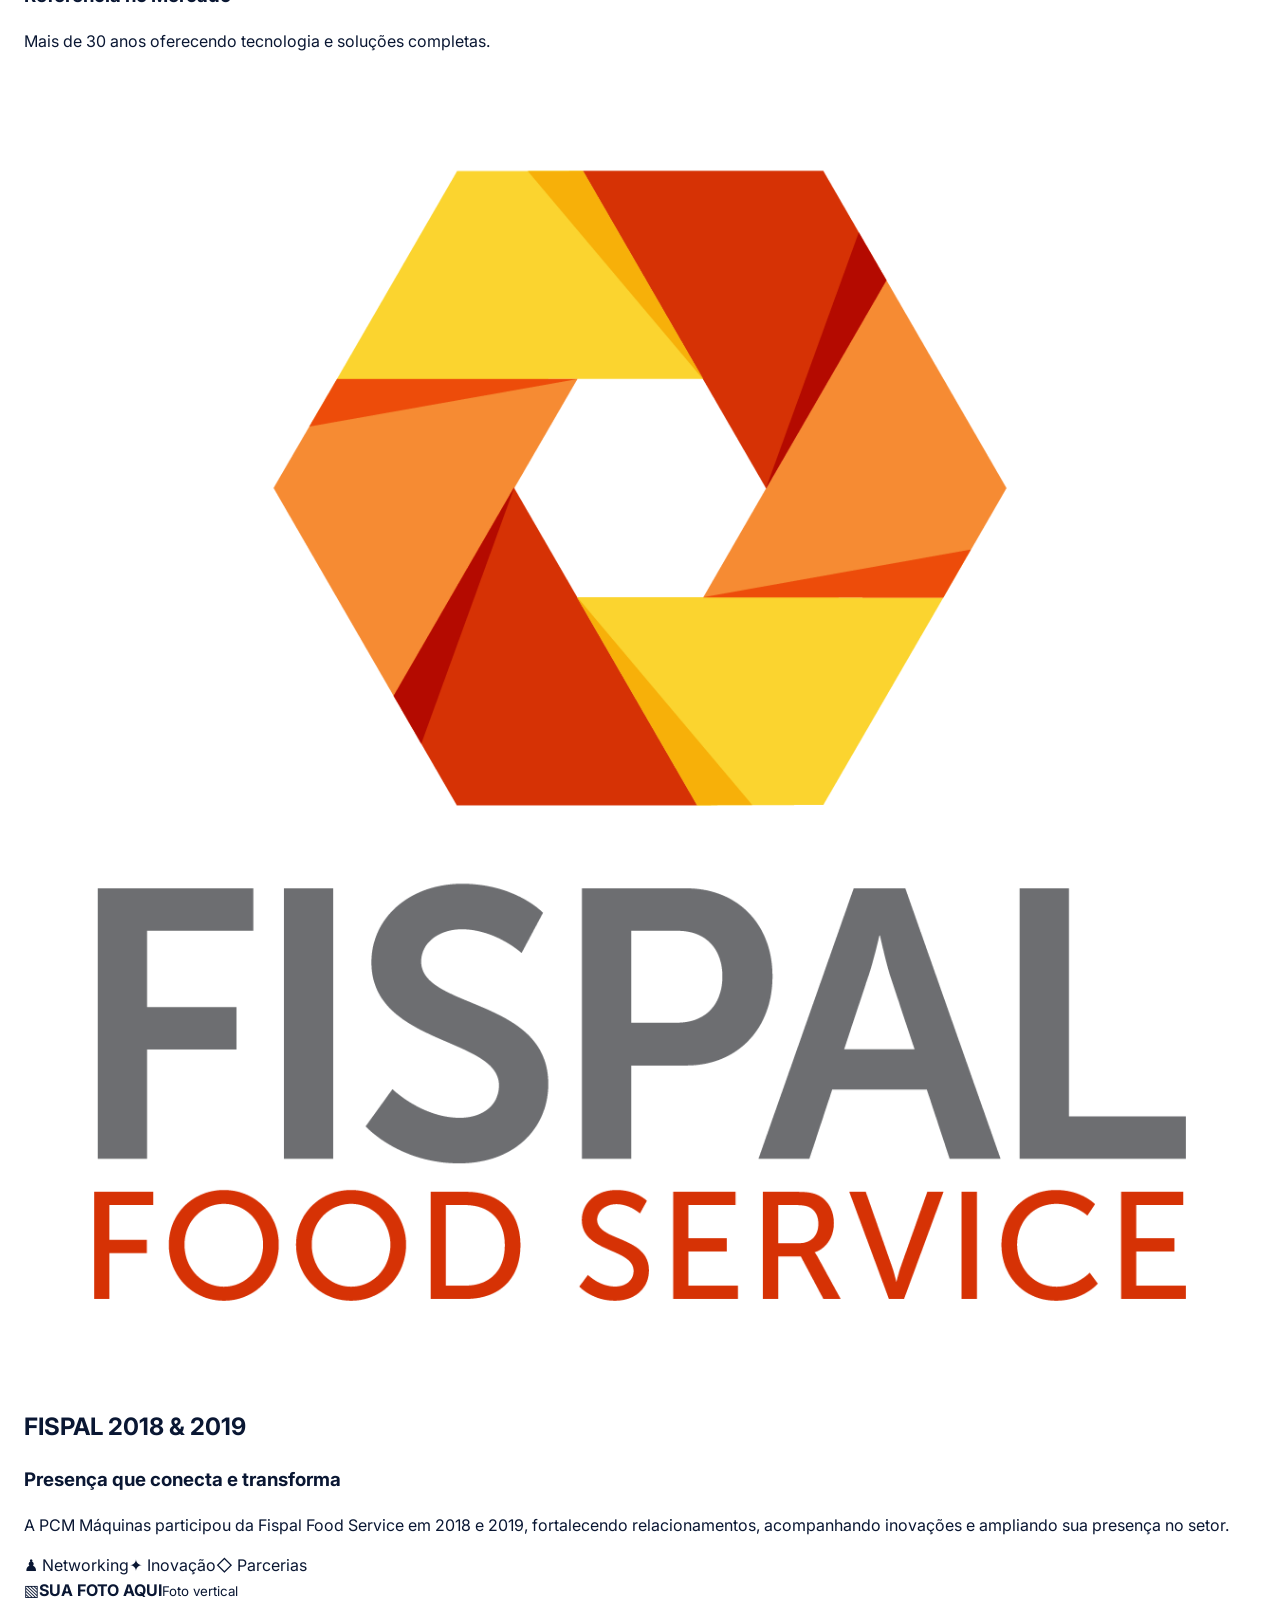
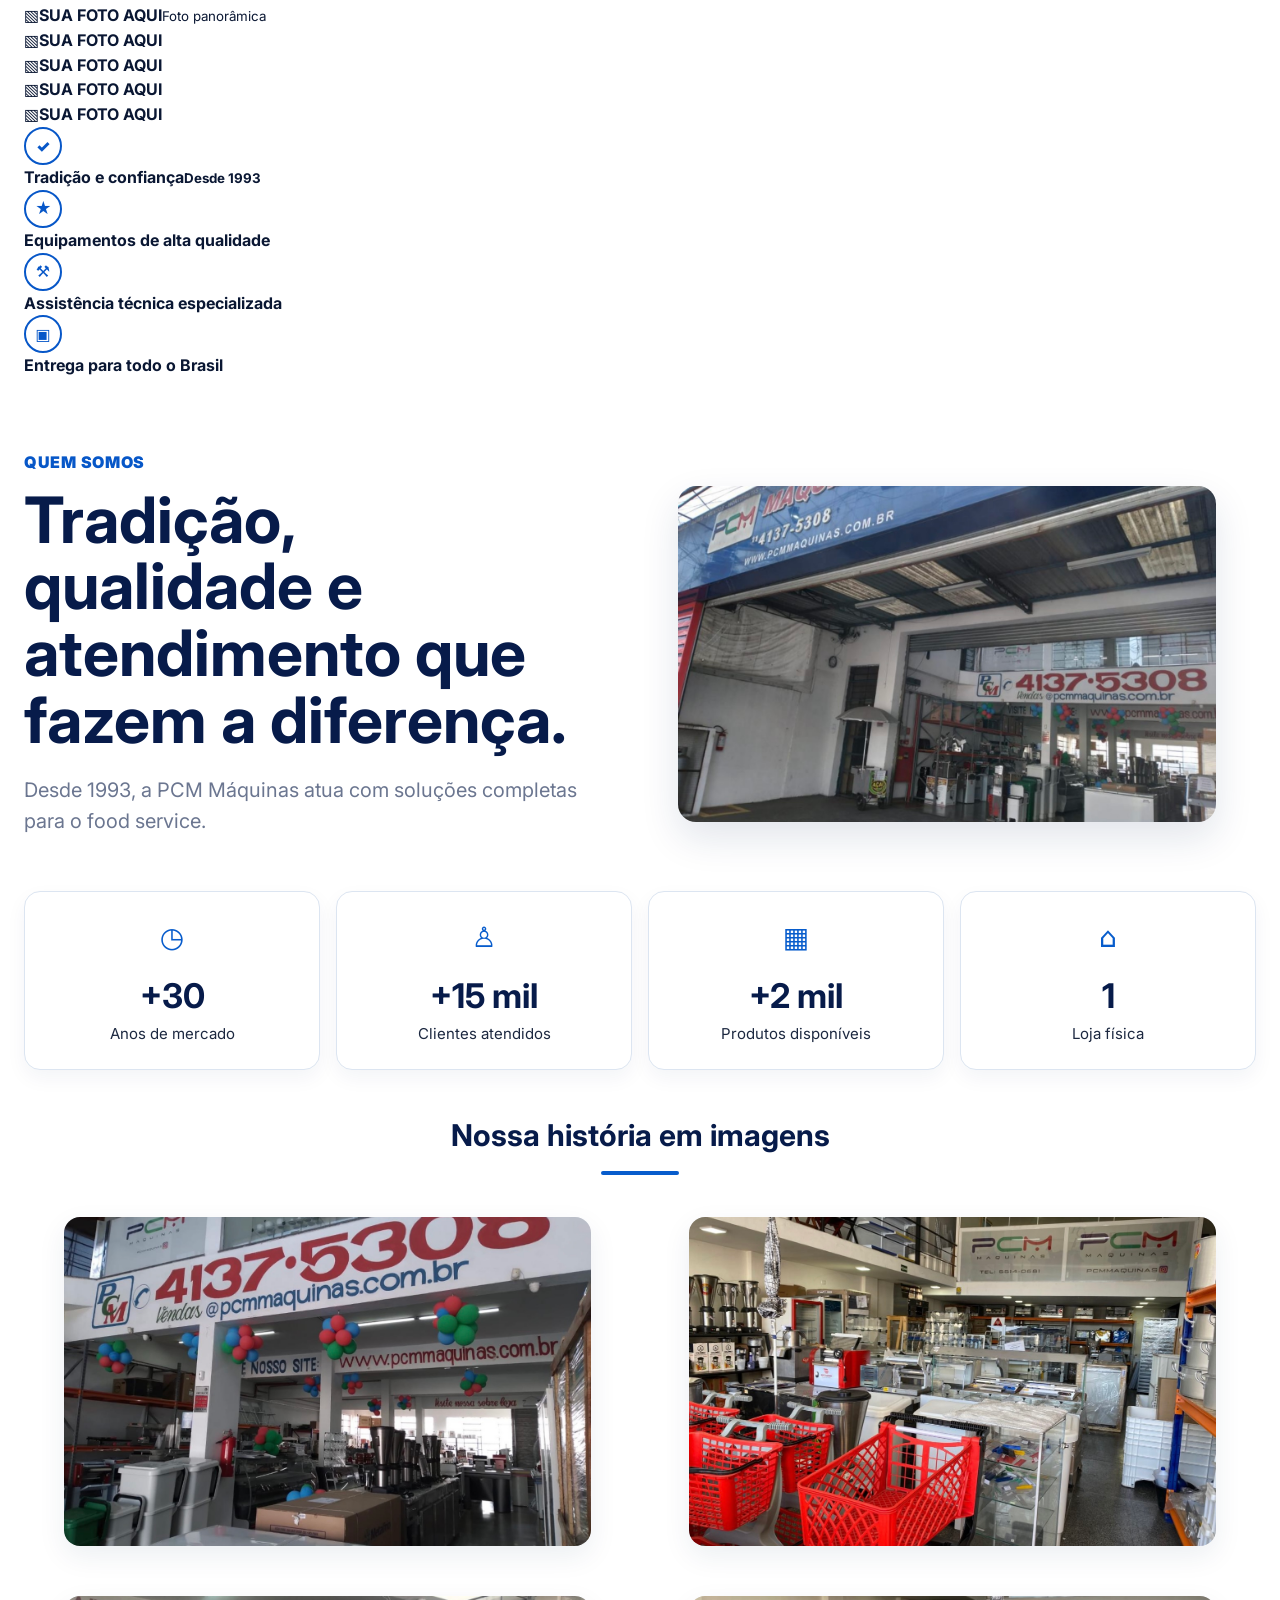
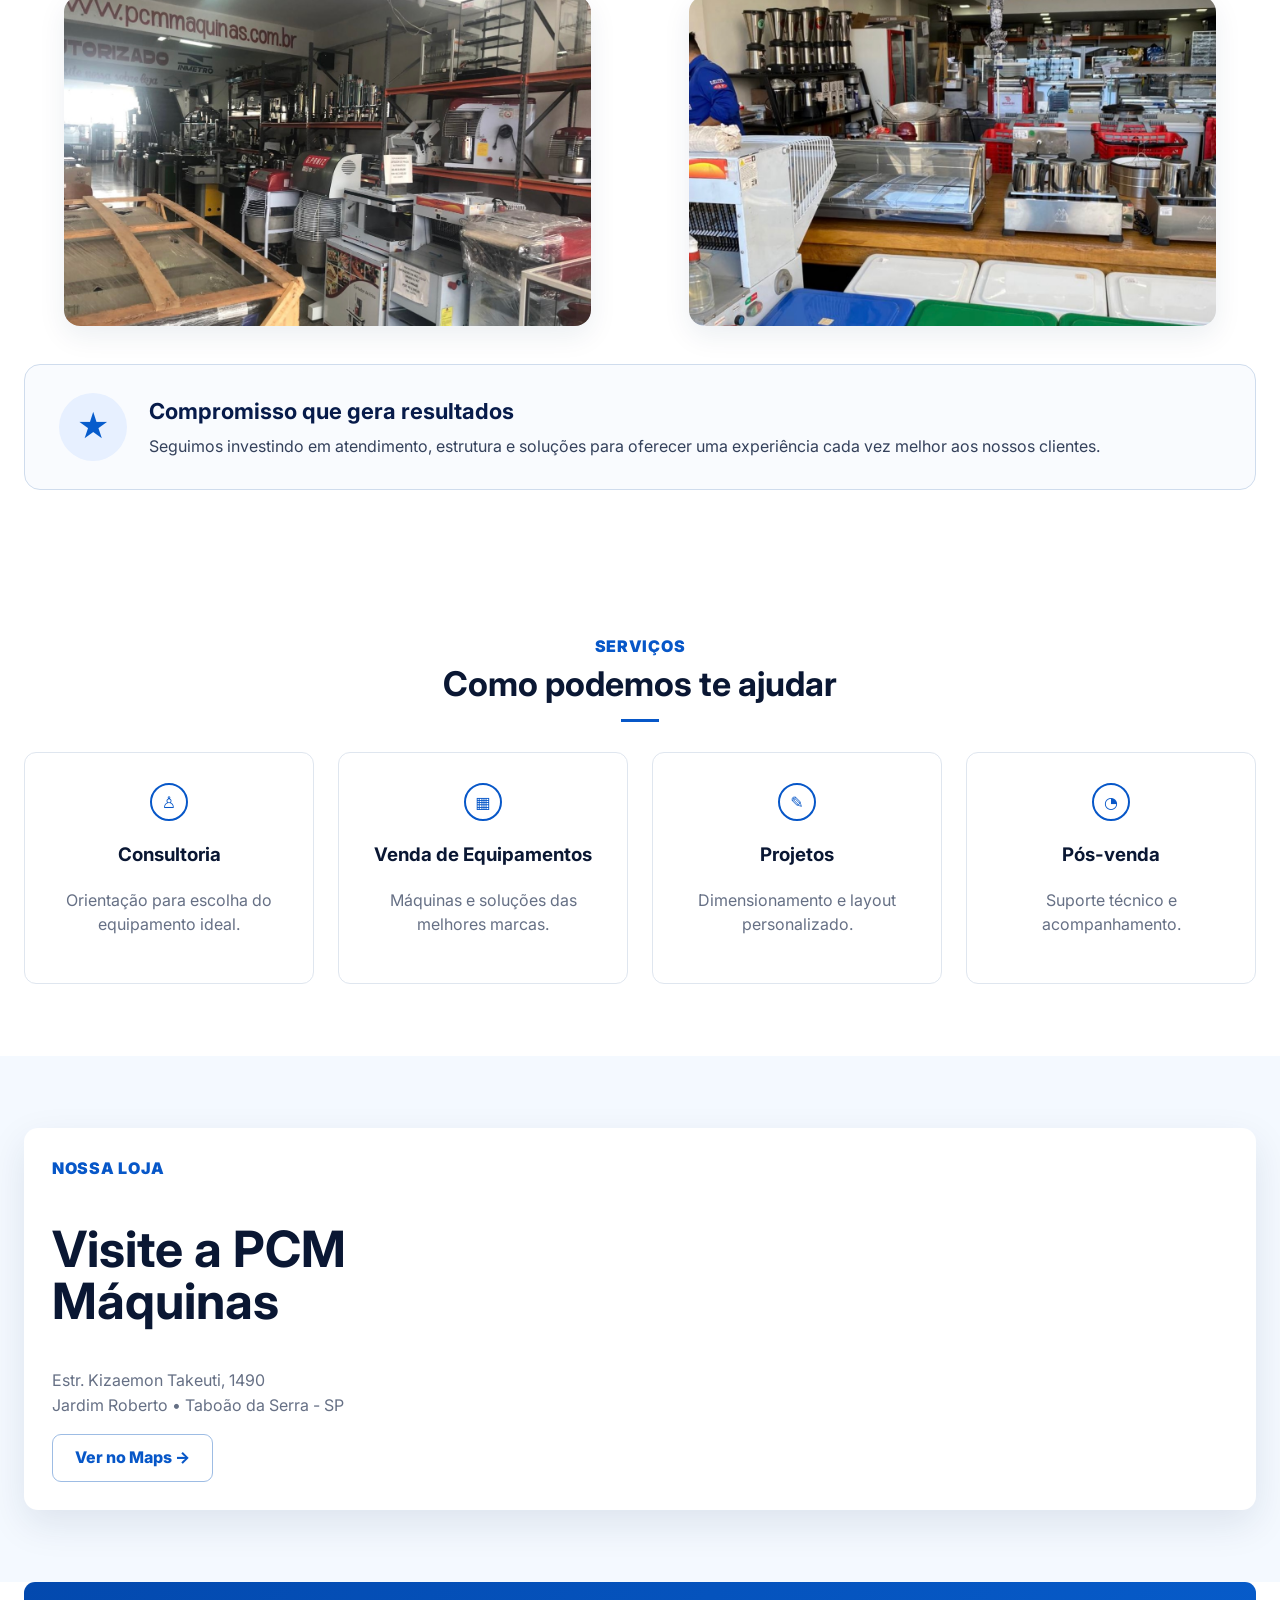
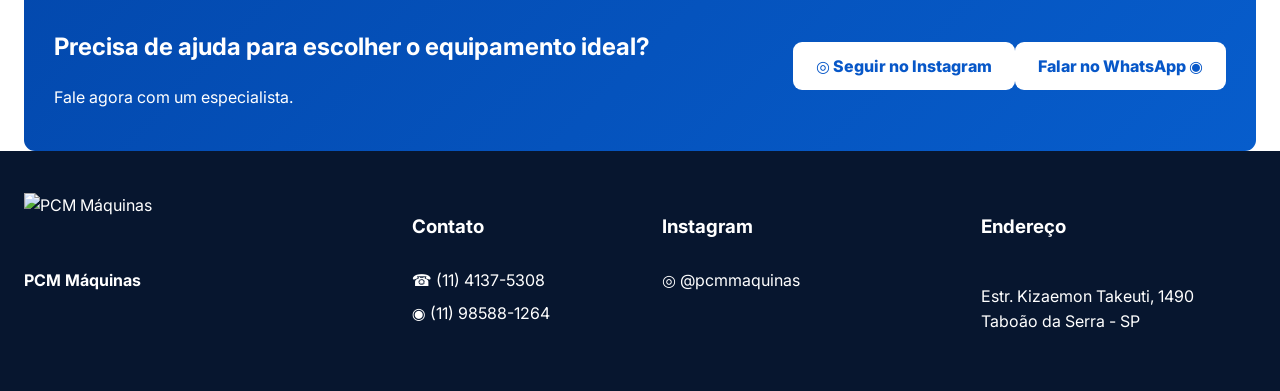
==== commit 084e5068: "Redesenha seção Nossa História com galeria Fispal" ====
--- a/index.html
+++ b/index.html
@@ -6,7 +6,7 @@
 <meta name="description" content="Consultoria e venda de equipamentos e maquinários para cozinhas industriais, bares, restaurantes e açougues.">
 <link rel="preconnect" href="https://fonts.googleapis.com"><link rel="preconnect" href="https://fonts.gstatic.com" crossorigin>
 <link href="https://fonts.googleapis.com/css2?family=Inter:wght@400;500;600;700;800;900&display=swap" rel="stylesheet">
-<link rel="stylesheet" href="style.css"><link rel="stylesheet" href="products-section.css"><link rel="stylesheet" href="reference-layout.css"><link rel="stylesheet" href="hero-image-fix.css?v=10"><link rel="stylesheet" href="about-layout.css?v=2">
+<link rel="stylesheet" href="style.css"><link rel="stylesheet" href="products-section.css"><link rel="stylesheet" href="reference-layout.css?v=3"><link rel="stylesheet" href="hero-image-fix.css?v=10"><link rel="stylesheet" href="about-layout.css?v=2">
 </head>
 <body>
 <div class="topbar"><div class="container topbar-inner"><a href="https://maps.app.goo.gl/GaJ7iZRAQxHrqAn27" target="_blank">● Estr. Kizaemon Takeuti, 1490 - Jardim Roberto, Taboão da Serra - SP</a><div class="topbar-right"><span>◷ Seg - Sex: 08h às 18h</span><a href="https://www.instagram.com/pcmmaquinas/" target="_blank" rel="noopener" aria-label="Instagram PCM Máquinas">◎ @pcmmaquinas</a><a href="https://wa.me/5511985881264" target="_blank">◉</a></div></div></div>
@@ -14,7 +14,7 @@
 <main>
 <section id="home" class="hero reference-hero"><div class="container hero-grid"><div class="hero-copy"><span class="eyebrow">PCM MÁQUINAS • DESDE 1993</span><h1>Soluções completas <span>para cozinhas profissionais.</span></h1><p>Assistência especializada e os melhores equipamentos para cozinhas industriais, bares, restaurantes e açougues.</p><div class="hero-actions"><a class="btn btn-primary" href="#gallery">▣ Ver Produtos</a><a class="btn btn-outline" href="https://wa.me/5511985881264" target="_blank">◉ Falar no WhatsApp</a></div></div><div class="hero-visual"><div class="hero-blob"></div><img class="hero-products-composite" src="assets/hero/Hero-produtos-correto.png?v=10" alt="Equipamentos profissionais PCM Máquinas"><div class="hero-badge"><img src="https://i.ibb.co/qYZsDvNP/5-B32-D0-B0-4-CD4-49-D8-BDB4-69-C4-C292510-B.png" alt="PCM Máquinas"></div></div></div><div class="container trust-row"><div class="trust-item"><span class="trust-icon">✓</span><strong>Tradição e confiança<small>Desde 1993</small></strong></div><div class="trust-item"><span class="trust-icon">✦</span><strong>Atendimento<small>especializado</small></strong></div><div class="trust-item"><span class="trust-icon">★</span><strong>Equipamentos de<small>alta qualidade</small></strong></div><div class="trust-item"><span class="trust-icon">⚒</span><strong>Assistência técnica<small>especializada</small></strong></div><div class="trust-item"><span class="trust-icon">▣</span><strong>Entrega para todo<small>o Brasil</small></strong></div></div></section>
 <section id="gallery" class="section products-hub reference-products"><div class="container"><div class="center-heading products-heading"><span class="heading-line"></span><h2>Equipamentos para cada necessidade</h2></div><div class="equipment-categories"><button class="equipment-category" data-category="Preparação de Alimentos"><span class="category-icon"></span><strong>Batedeiras Profissionais</strong></button><button class="equipment-category" data-category="Açougues"><span class="category-icon"></span><strong>Moedores de Carne</strong></button><button class="equipment-category" data-category="Cocção"><span class="category-icon"></span><strong>Fornos e Esteiras</strong></button><button class="equipment-category" data-category="Refrigeração"><span class="category-icon"></span><strong>Refrigeração Comercial</strong></button><button class="equipment-category" data-category="Preparação de Alimentos"><span class="category-icon"></span><strong>Fatiadores</strong></button><button class="equipment-category" data-category="Cocção"><span class="category-icon"></span><strong>Chapas e Grelhas</strong></button><button class="equipment-category" data-category="Todos"><span class="category-icon"></span><strong>Assistência Técnica</strong></button></div><div class="products-expand-action"><button class="btn btn-primary" id="expandProductsBtn" type="button">◆ Ver todos os produtos</button></div><div class="equipment-catalog" id="equipmentCatalog" hidden><div class="catalog-heading"><span class="section-kicker">TODOS OS EQUIPAMENTOS</span><h2>Conheça nossa linha completa</h2></div><div class="product-filters" id="productFilters"><button class="active" data-filter="Todos">Todos</button><button data-filter="Preparação de Alimentos">Preparação</button><button data-filter="Cocção">Cocção</button><button data-filter="Refrigeração">Refrigeração</button><button data-filter="Aço Inox">Aço Inox</button><button data-filter="Linha Hotelaria">Hotelaria</button><button data-filter="Açougues">Açougues</button><button data-filter="Lavagem">Lavagem</button></div><div class="equipment-grid" id="equipmentGrid"></div><div class="load-more-wrap"><button class="btn btn-outline" id="loadMoreProducts" type="button">Carregar mais equipamentos ↓</button></div></div></div></section>
-<section id="history" class="section history-section reference-history"><div class="container"><div class="history-grid"><div class="history-copy"><span class="section-kicker">NOSSA HISTÓRIA</span><h2>Tradição, trabalho e paixão por <span>soluções que impulsionam o seu negócio.</span></h2><p>A PCM Máquinas atua desde 1993, oferecendo <strong>equipamentos e soluções</strong> para cozinhas profissionais, indústria e comércio. São mais de 30 anos de dedicação, evolução constante e compromisso com nossos clientes.</p></div><div class="history-photo-test" style="overflow:hidden;border-radius:18px;min-height:300px;box-shadow:0 12px 32px rgba(15,45,90,.12)"><img src="assets/history/loja-fachada.jpg?v=1" alt="Loja PCM Máquinas em Taboão da Serra" style="display:block;width:100%;height:100%;min-height:300px;object-fit:cover;object-position:center"></div><div class="history-timeline"><div class="timeline-title">UMA TRAJETÓRIA DE EVOLUÇÃO E CONQUISTAS</div><div class="timeline"><article><span class="timeline-icon">▣</span><div><strong>1993</strong><h3>Início da Trajetória</h3><p>Uma história construída com qualidade, confiança e atendimento especializado.</p></div></article><article><span class="timeline-icon">♟</span><div><strong>2019</strong><h3>Presença na Fispal</h3><p>Participação na Fispal Food Service 2019.</p></div></article><article><span class="timeline-icon">↗</span><div><strong>HOJE</strong><h3>Referência no Mercado</h3><p>Mais de 30 anos oferecendo tecnologia e soluções completas.</p></div></article></div></div></div><div class="fispal-panel"><div class="fispal-brand-placeholder" style="overflow:hidden;background:#fff"><img src="assets/fispal/fispal-logo.png?v=2" alt="Fispal Food Service" loading="eager" style="display:block;width:100%;height:100%;object-fit:contain;padding:8px"></div><div class="fispal-copy"><h2>FISPAL 2019</h2><h3>Presença que conecta e transforma</h3><p>Estivemos presentes na Fispal Food Service 2019, um dos principais encontros do setor.</p><div class="mini-benefits"><span>⌖ Networking</span><span>◉ Inovação</span><span>◇ Parcerias</span></div></div><div class="fispal-photo-placeholder" style="overflow:hidden;background:#07162f"><img src="assets/fispal/fispal-2019-equipe.png?v=2" alt="Equipe PCM Máquinas na Fispal Food Service 2019" loading="eager" style="display:block;width:100%;height:100%;object-fit:cover;object-position:center"></div><div class="fispal-commit"><span class="big-outline-icon">♕</span><h3>Compromisso que gera resultados</h3><p>Seguimos investindo em relacionamentos, estrutura e tecnologia.</p></div></div></div></section>
+<section id="history" class="section history-section reference-history history-v2"><div class="container"><div class="history-v2-head"><span class="section-kicker">NOSSA HISTÓRIA</span><h2>Nossa História</h2><span class="heading-line"></span><p>Mais de 30 anos construindo uma trajetória sólida, baseada em confiança, inovação e relacionamento próximo com nossos clientes.</p></div><div class="history-v2-timeline"><article><span class="history-v2-icon">▣</span><strong>1993</strong><h3>Início da Trajetória</h3><p>Uma história construída com qualidade, confiança e atendimento especializado.</p></article><article><span class="history-v2-icon">♟</span><strong>2018 • 2019</strong><h3>Presença na Fispal</h3><p>Participações da PCM Máquinas na Fispal Food Service em 2018 e 2019.</p></article><article><span class="history-v2-icon">↗</span><strong>HOJE</strong><h3>Referência no Mercado</h3><p>Mais de 30 anos oferecendo tecnologia e soluções completas.</p></article></div><div class="fispal-showcase"><div class="fispal-showcase-copy"><img src="assets/fispal/fispal-logo.png?v=2" alt="Fispal Food Service" class="fispal-showcase-logo"><h2>FISPAL 2018 & 2019</h2><h3>Presença que conecta e transforma</h3><p>A PCM Máquinas participou da Fispal Food Service em 2018 e 2019, fortalecendo relacionamentos, acompanhando inovações e ampliando sua presença no setor.</p><div class="fispal-tags"><span>♟ Networking</span><span>✦ Inovação</span><span>◇ Parcerias</span></div></div><div class="fispal-gallery"><div class="fispal-photo-slot slot-tall"><span>▧</span><strong>SUA FOTO AQUI</strong><small>Foto vertical</small></div><div class="fispal-photo-slot slot-wide"><span>▧</span><strong>SUA FOTO AQUI</strong><small>Foto panorâmica</small></div><div class="fispal-photo-slot"><span>▧</span><strong>SUA FOTO AQUI</strong></div><div class="fispal-photo-slot"><span>▧</span><strong>SUA FOTO AQUI</strong></div><div class="fispal-photo-slot"><span>▧</span><strong>SUA FOTO AQUI</strong></div><div class="fispal-photo-slot"><span>▧</span><strong>SUA FOTO AQUI</strong></div></div></div><div class="history-v2-commit"><div><span class="trust-icon">✓</span><strong>Tradição e confiança<small>Desde 1993</small></strong></div><div><span class="trust-icon">★</span><strong>Equipamentos de alta qualidade</strong></div><div><span class="trust-icon">⚒</span><strong>Assistência técnica especializada</strong></div><div><span class="trust-icon">▣</span><strong>Entrega para todo o Brasil</strong></div></div></div></section>
 <section id="about" class="section about-section"><div class="container"><div class="about-showcase"><div class="about-copy"><span class="section-kicker">QUEM SOMOS</span><h2>Tradição, qualidade e atendimento que fazem a diferença.</h2><p>Desde 1993, a PCM Máquinas atua com soluções completas para o food service.</p></div><figure class="about-feature-photo"><img src="assets/about/about-01.png" alt="Fachada da PCM Máquinas" loading="lazy"></figure></div><div class="about-stats"><div class="about-stat-card"><span class="about-stat-icon">◷</span><strong>+30</strong><small>Anos de mercado</small></div><div class="about-stat-card"><span class="about-stat-icon">♙</span><strong>+5 mil</strong><small>Clientes atendidos</small></div><div class="about-stat-card"><span class="about-stat-icon">▦</span><strong>+2 mil</strong><small>Produtos disponíveis</small></div><div class="about-stat-card"><span class="about-stat-icon">⌂</span><strong>1</strong><small>Loja física</small></div></div><div class="about-gallery-title"><h3>Nossa história em imagens</h3></div><div class="about-photo-grid"><figure class="about-photo-card"><img src="assets/about/about-02.png" alt="Interior da PCM Máquinas" loading="lazy"></figure><figure class="about-photo-card"><img src="assets/about/about-03.png" alt="Showroom PCM Máquinas" loading="lazy"></figure><figure class="about-photo-card"><img src="assets/about/about-04.png" alt="Equipamentos no showroom PCM Máquinas" loading="lazy"></figure><figure class="about-photo-card"><img src="assets/about/about-05.png" alt="Linha de equipamentos da PCM Máquinas" loading="lazy"></figure></div><div class="about-commitment"><div class="about-commitment-icon">★</div><div><h3>Compromisso que gera resultados</h3><p>Seguimos investindo em atendimento, estrutura e soluções para oferecer uma experiência cada vez melhor aos nossos clientes.</p></div></div></div></section>
 <section id="services" class="section services-section"><div class="container"><div class="center-heading"><span class="section-kicker">SERVIÇOS</span><h2>Como podemos te ajudar</h2><span class="heading-line"></span></div><div class="services-grid"><article class="service-card"><span class="service-icon">♙</span><h3>Consultoria</h3><p>Orientação para escolha do equipamento ideal.</p></article><article class="service-card"><span class="service-icon">▦</span><h3>Venda de Equipamentos</h3><p>Máquinas e soluções das melhores marcas.</p></article><article class="service-card"><span class="service-icon">✎</span><h3>Projetos</h3><p>Dimensionamento e layout personalizado.</p></article><article class="service-card"><span class="service-icon">◔</span><h3>Pós-venda</h3><p>Suporte técnico e acompanhamento.</p></article></div></div></section>
 <section id="stores" class="section store-section"><div class="container"><div class="store-panel"><div><span class="section-kicker">NOSSA LOJA</span><h2>Visite a PCM Máquinas</h2><p>Estr. Kizaemon Takeuti, 1490<br>Jardim Roberto • Taboão da Serra - SP</p><a class="btn btn-outline" href="https://maps.app.goo.gl/GaJ7iZRAQxHrqAn27" target="_blank">Ver no Maps →</a></div><div class="map-embed"><iframe title="Mapa da PCM Máquinas" loading="lazy" src="https://www.google.com/maps?q=-23.6369493,-46.7908054&z=17&output=embed"></iframe></div></div></div></section>
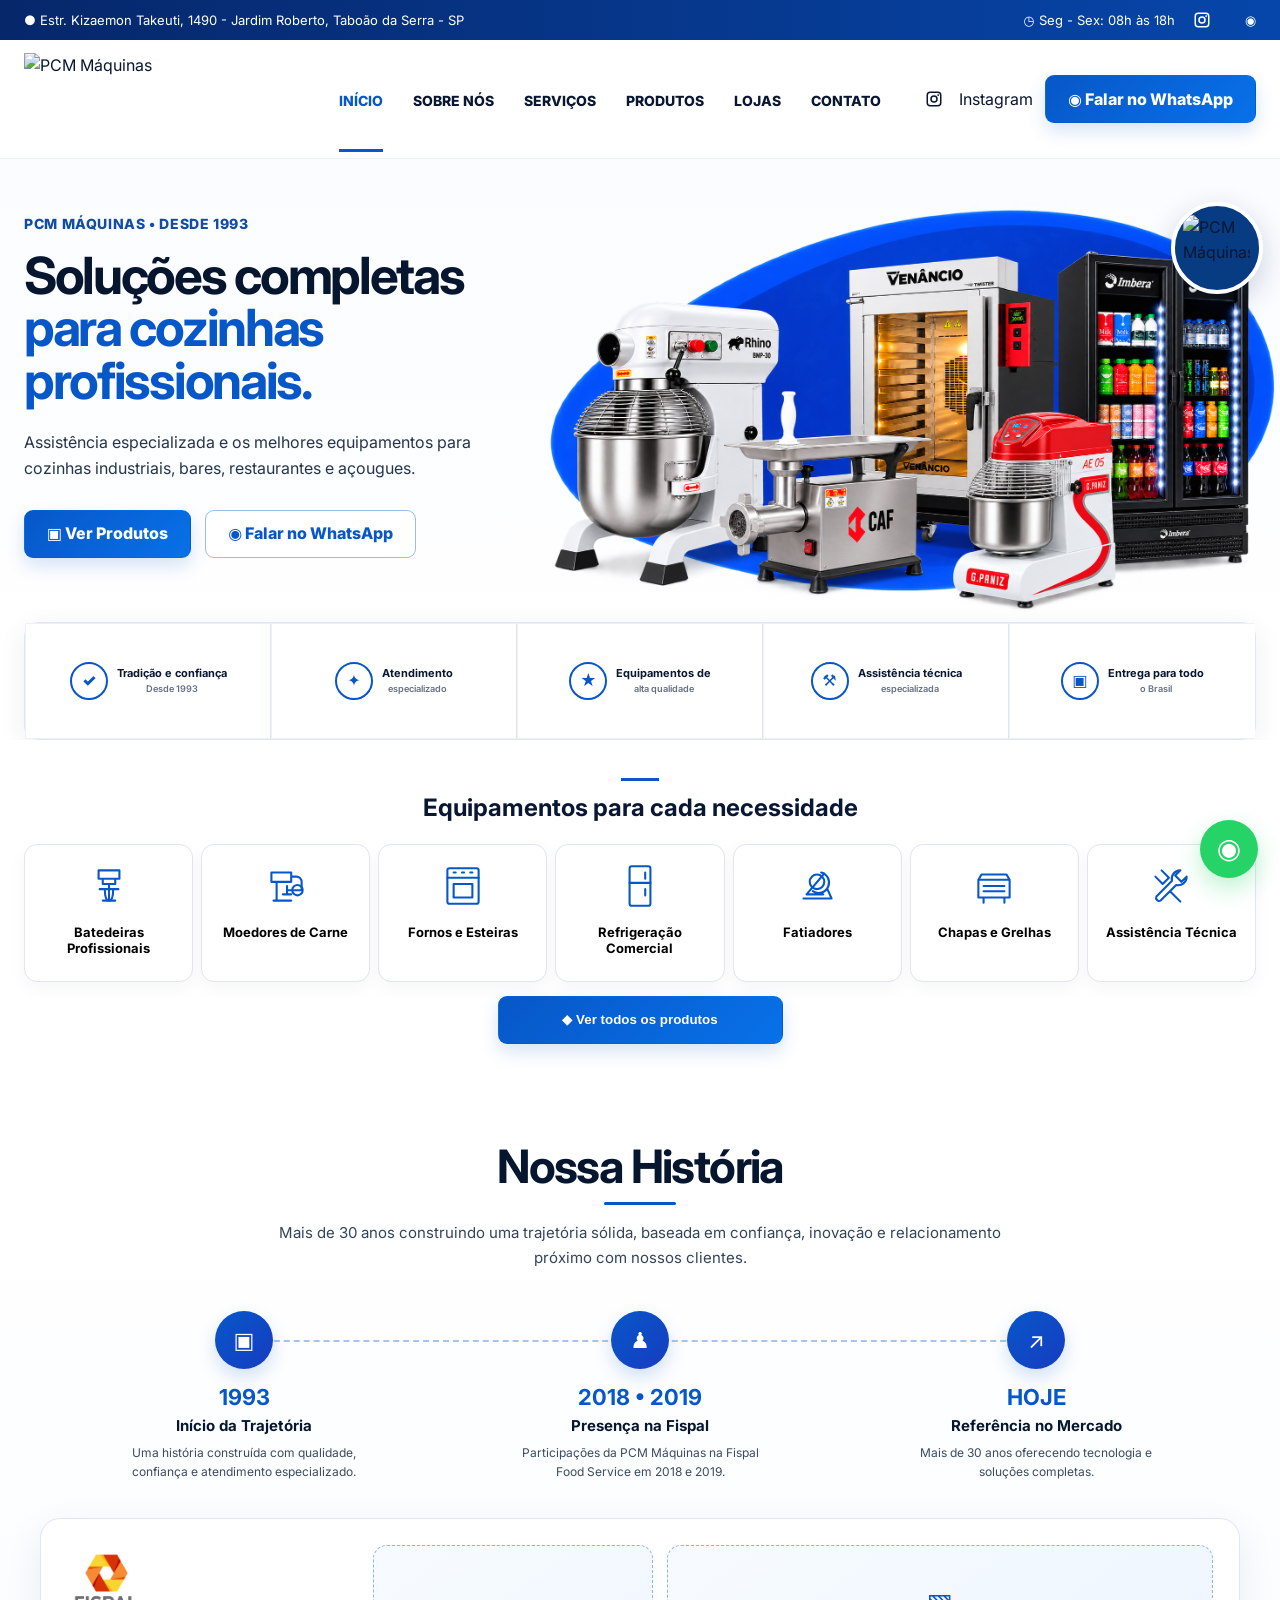
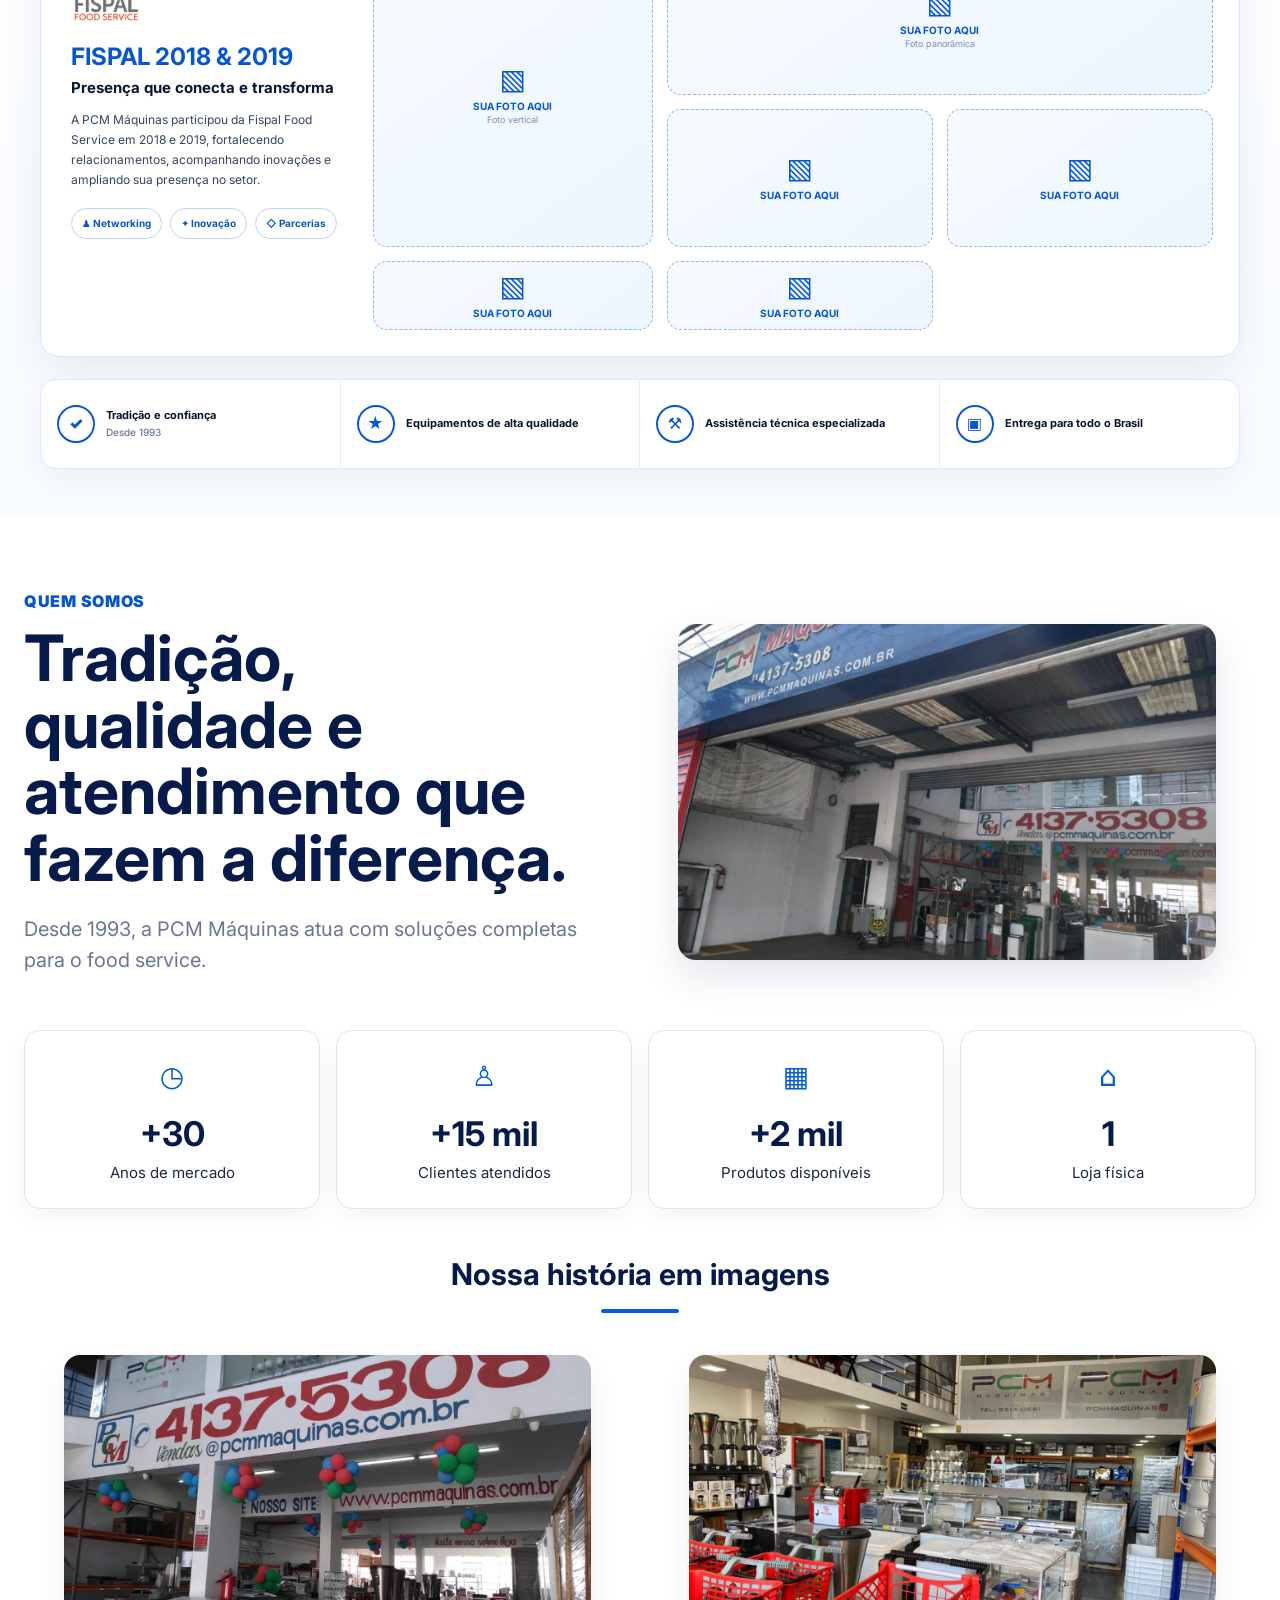
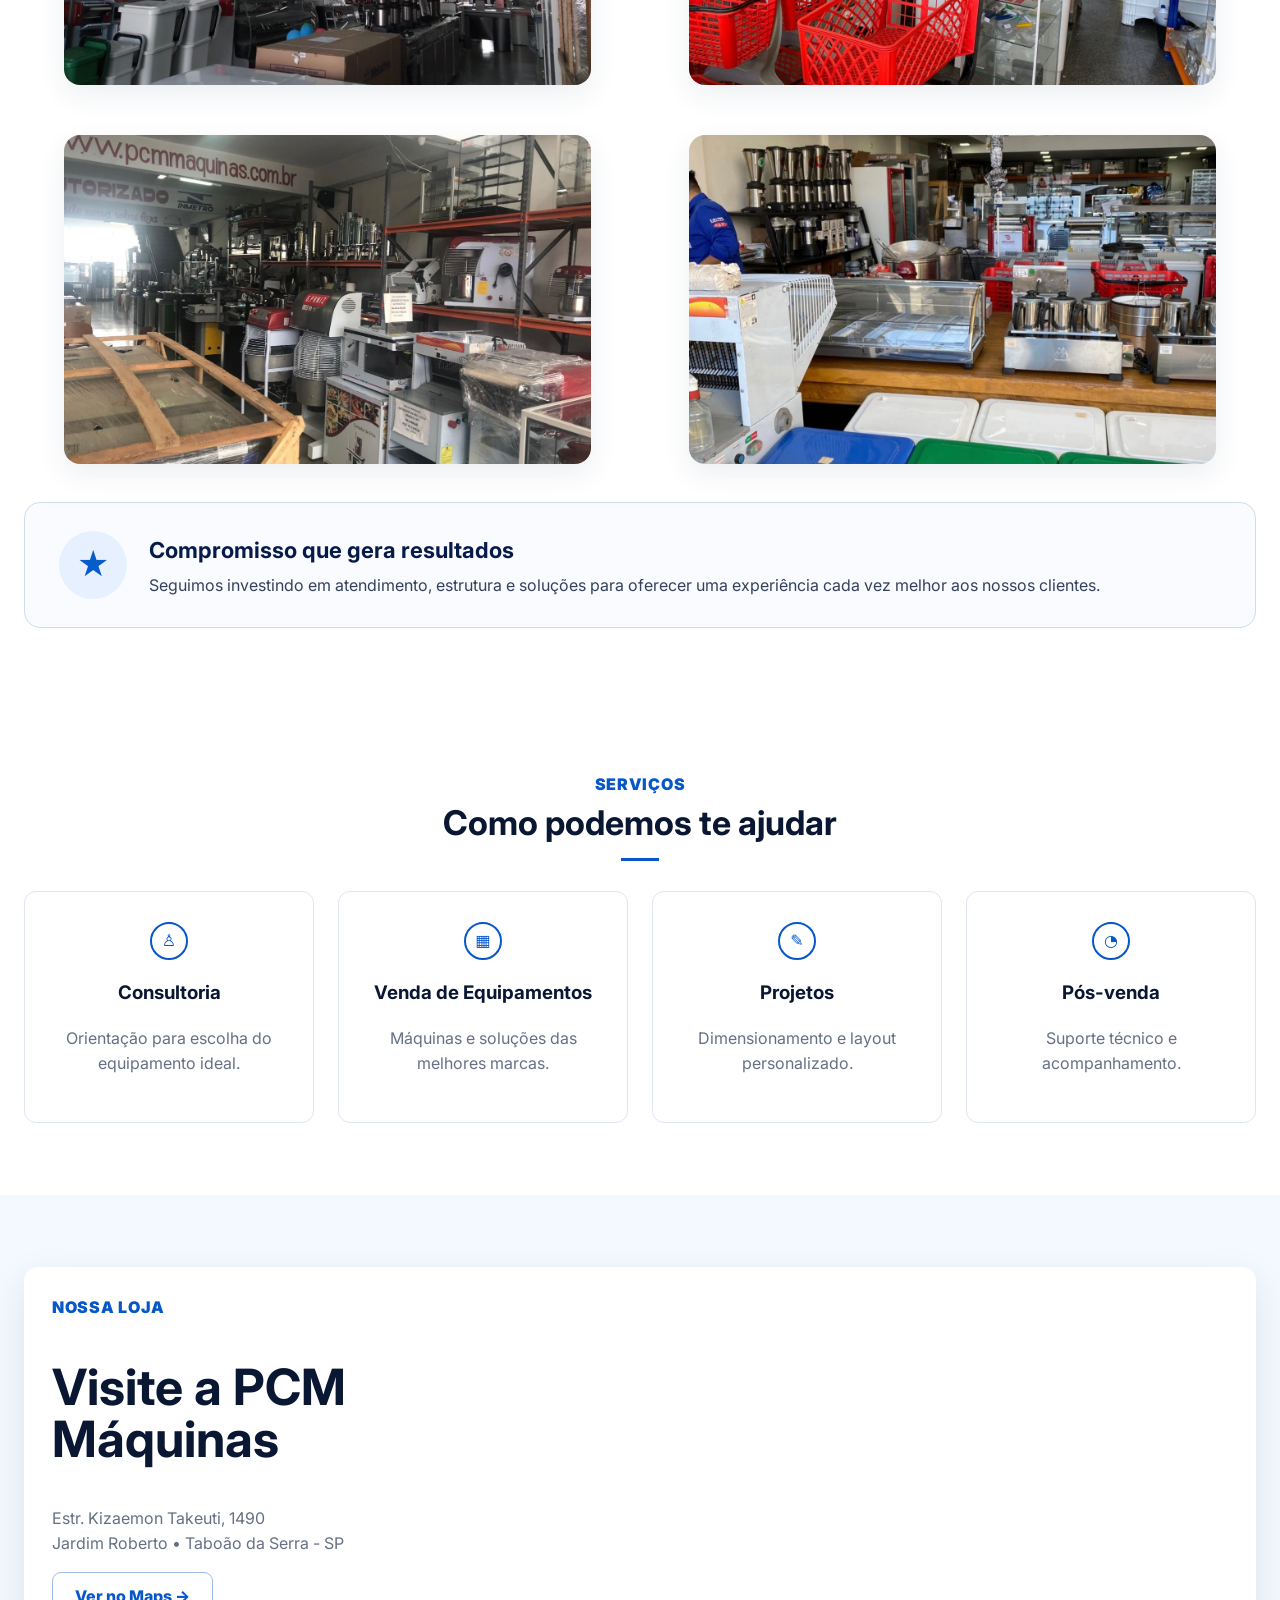
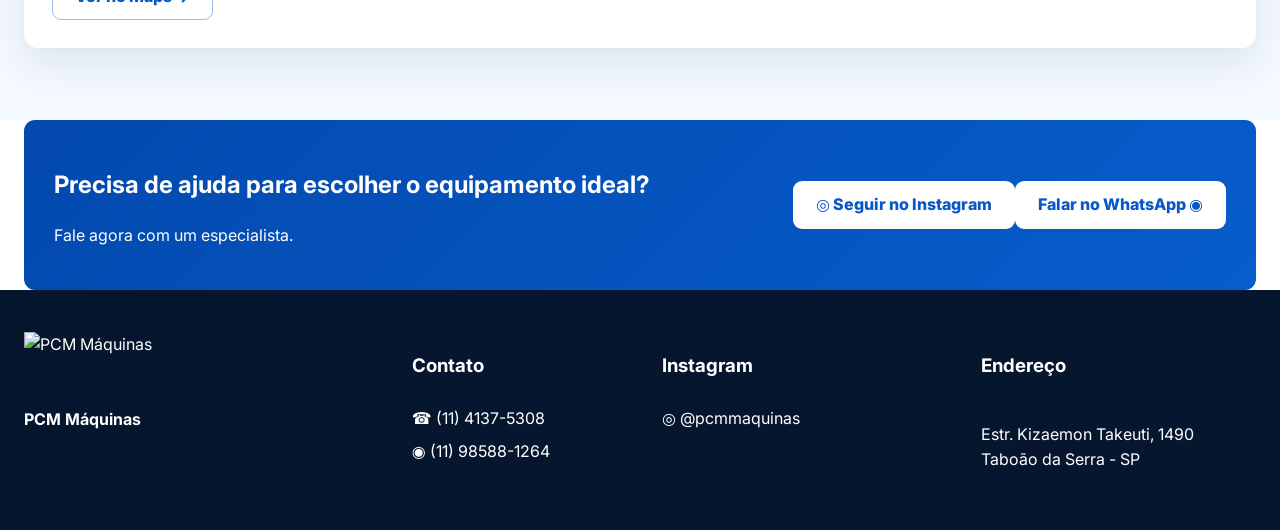
==== commit b18b6141: "Carrega CSS responsivo da história por último" ====
--- a/index.html
+++ b/index.html
@@ -6,7 +6,7 @@
 <meta name="description" content="Consultoria e venda de equipamentos e maquinários para cozinhas industriais, bares, restaurantes e açougues.">
 <link rel="preconnect" href="https://fonts.googleapis.com"><link rel="preconnect" href="https://fonts.gstatic.com" crossorigin>
 <link href="https://fonts.googleapis.com/css2?family=Inter:wght@400;500;600;700;800;900&display=swap" rel="stylesheet">
-<link rel="stylesheet" href="style.css"><link rel="stylesheet" href="products-section.css"><link rel="stylesheet" href="reference-layout.css?v=3"><link rel="stylesheet" href="hero-image-fix.css?v=10"><link rel="stylesheet" href="about-layout.css?v=2">
+<link rel="stylesheet" href="style.css"><link rel="stylesheet" href="products-section.css"><link rel="stylesheet" href="reference-layout.css?v=3"><link rel="stylesheet" href="hero-image-fix.css?v=10"><link rel="stylesheet" href="about-layout.css?v=2"><link rel="stylesheet" href="history-responsive.css?v=1">
 </head>
 <body>
 <div class="topbar"><div class="container topbar-inner"><a href="https://maps.app.goo.gl/GaJ7iZRAQxHrqAn27" target="_blank">● Estr. Kizaemon Takeuti, 1490 - Jardim Roberto, Taboão da Serra - SP</a><div class="topbar-right"><span>◷ Seg - Sex: 08h às 18h</span><a href="https://www.instagram.com/pcmmaquinas/" target="_blank" rel="noopener" aria-label="Instagram PCM Máquinas">◎ @pcmmaquinas</a><a href="https://wa.me/5511985881264" target="_blank">◉</a></div></div></div>
--- a/reference-layout.css
+++ b/reference-layout.css
@@ -1 +1 @@
-:root{--pcm:#0757c9;--navy:#07162f;--line:#dfe6ef;--soft:#f8fafc}*{box-sizing:border-box}.placeholder{border:2px dashed #8eb6e8;background:rgba(235,244,255,.72);display:flex;flex-direction:column;align-items:center;justify-content:center;text-align:center;color:#0757c9;border-radius:16px}.placeholder span{font-weight:900;letter-spacing:.08em}.placeholder small{margin-top:6px;color:#60738d}.site-header{background:#fff}.header-inner{min-height:118px}.logo{width:270px!important;height:105px!important;object-fit:contain}.reference-hero{padding:34px 0 0!important;background:linear-gradient(180deg,#fafcff,#fff)!important;overflow:hidden}.reference-hero .hero-grid{display:grid!important;grid-template-columns:.85fr 1.15fr!important;gap:36px!important;min-height:420px!important;align-items:center!important}.reference-hero .hero-copy{padding:20px 0 38px!important;text-align:left!important}.eyebrow{display:block;color:#124ca3;font-size:14px;font-weight:800;margin-bottom:14px}.reference-hero h1{font-size:clamp(42px,4vw,62px)!important;line-height:1.03!important;letter-spacing:-.045em!important;color:var(--navy)!important;margin:0 0 22px!important}.reference-hero h1 span{display:block;color:#0757c9}.reference-hero .hero-copy>p{font-size:16px!important;line-height:1.65!important;max-width:570px!important;color:#27354a!important}.hero-actions{display:flex;gap:14px;margin-top:28px}.reference-hero .hero-visual{height:410px!important;min-height:410px!important;position:relative!important;overflow:visible!important;isolation:isolate!important}.reference-hero .hero-blob{position:absolute!important;z-index:0!important;left:12%!important;right:-12%!important;top:12px!important;bottom:20px!important;width:auto!important;height:auto!important;border-radius:52% 0 0 48%!important;background:linear-gradient(135deg,#0870ea,#063a9b)!important}.hero-slot{display:none!important}.hero-products-composite{position:absolute!important;z-index:4!important;inset:0!important;width:100%!important;height:100%!important;max-width:none!important;object-fit:contain!important;object-position:center bottom!important;display:block!important;mix-blend-mode:multiply!important;filter:drop-shadow(0 18px 18px rgba(8,27,55,.18))!important}.hero-badge{position:absolute!important;right:-1%!important;top:0!important;z-index:7!important;width:92px!important;height:92px!important;border-radius:50%!important;background:#073b82!important;border:4px solid white!important;display:grid!important;place-items:center!important;box-shadow:0 10px 30px rgba(5,37,94,.2)!important}.hero-badge img{width:80%!important;height:80%!important;object-fit:contain!important}.reference-hero>.trust-row{display:grid!important;grid-template-columns:repeat(5,1fr)!important;gap:0!important;margin-top:0!important;margin-bottom:0!important;background:#fff;border:1px solid var(--line);border-radius:14px;box-shadow:0 8px 28px rgba(13,39,80,.07);position:relative;z-index:8}.reference-hero .trust-item{min-height:116px!important;border-right:1px solid var(--line);border-radius:0!important;box-shadow:none!important;justify-content:center!important;text-align:center!important}.reference-hero .trust-item:last-child{border-right:0}.reference-products{padding:30px 0 22px!important}.reference-products .products-heading{margin-bottom:18px!important}.reference-products .products-heading h2{font-size:24px!important}.reference-products .equipment-categories{display:grid!important;grid-template-columns:repeat(7,1fr)!important;gap:8px!important}.reference-products .equipment-category{min-height:138px!important;padding:16px 8px!important;border-radius:13px!important}.reference-products .equipment-category small{display:none}.reference-products .category-icon{width:50px!important;height:50px!important}.reference-products .equipment-category strong{font-size:13px!important}.products-expand-action{margin-top:14px!important}.reference-history{padding:28px 0 0!important}.history-grid{display:grid;grid-template-columns:.72fr 1.28fr;gap:45px;align-items:start}.history-copy .section-kicker{font-size:13px!important}.history-copy h2{font-size:28px!important;line-height:1.12;margin:10px 0 18px;color:var(--navy)}.history-copy h2 span{color:#0757c9}.history-copy p{font-size:13px;line-height:1.6}.history-timeline .timeline-title{text-align:center;margin:0 0 25px;font-size:13px}.history-timeline .timeline{margin-top:0!important}.fispal-panel{margin-top:28px!important;display:grid!important;grid-template-columns:170px 250px minmax(320px,1fr) 210px!important;gap:0!important;padding:0!important;border:2px solid #0757c9!important;border-radius:15px!important;overflow:hidden;background:#fff!important}.fispal-brand-placeholder{margin:18px;height:190px}.fispal-copy{background:linear-gradient(135deg,#0757c9,#073a91);color:#fff;padding:26px 18px!important}.fispal-copy h2{font-size:23px;margin:0 0 5px}.fispal-copy h3{font-size:14px;margin:0 0 12px}.fispal-copy p{font-size:11px;line-height:1.55}.mini-benefits{display:flex;gap:8px;flex-wrap:wrap;margin-top:18px;font-size:10px}.fispal-photo-placeholder{margin:12px;height:205px}.fispal-commit{padding:28px 20px!important;text-align:center!important;display:flex!important;flex-direction:column!important;justify-content:center!important}.big-outline-icon{font-size:38px;color:#0757c9}.fispal-commit h3{color:#0757c9;font-size:16px}.fispal-commit p{font-size:11px;line-height:1.6}.footer{margin-top:0!important}.about-section,.services-section{background:#fff}@media(max-width:1100px){.header-inner{min-height:90px}.logo{width:190px!important;height:75px!important}.reference-hero .hero-grid{grid-template-columns:.9fr 1.1fr!important}.reference-hero h1{font-size:43px!important}.reference-products .equipment-categories{grid-template-columns:repeat(4,1fr)!important}.history-grid{grid-template-columns:1fr!important}.fispal-panel{grid-template-columns:150px 220px 1fr!important}.fispal-commit{grid-column:1/-1;border-top:1px solid var(--line)}}@media(max-width:880px){.header-inner{min-height:78px}.logo{width:150px!important;height:58px!important}.nav{top:78px!important}.reference-hero{padding-top:18px!important}.reference-hero .hero-grid{grid-template-columns:1fr!important;gap:5px!important}.reference-hero .hero-copy{padding:20px 0!important;text-align:center!important}.reference-hero .hero-copy>p{margin:auto!important}.hero-actions{justify-content:center}.reference-hero .hero-visual{height:380px!important;min-height:380px!important;max-width:650px;margin:auto;width:100%;overflow:hidden!important}.hero-products-composite{object-position:center bottom!important}.reference-hero>.trust-row{grid-template-columns:repeat(3,1fr)!important}.reference-hero .trust-item:nth-child(4),.reference-hero .trust-item:nth-child(5){border-top:1px solid var(--line)}.reference-products .equipment-categories{grid-template-columns:repeat(3,1fr)!important}.fispal-panel{grid-template-columns:1fr 1.5fr!important}.fispal-photo-placeholder{grid-column:1/-1;height:280px}.fispal-commit{grid-column:1/-1}}@media(max-width:600px){.container{width:min(100% - 28px,1200px)!important}.reference-hero .hero-copy{text-align:left!important}.eyebrow{font-size:11px}.reference-hero h1{font-size:38px!important}.reference-hero .hero-copy>p{font-size:14px!important}.hero-actions{display:grid!important;grid-template-columns:1fr!important}.hero-actions .btn{width:100%!important}.reference-hero .hero-visual{width:calc(100% + 28px)!important;margin-left:-14px!important;height:290px!important;min-height:290px!important}.reference-hero .hero-blob{left:8%!important;right:-25%!important;top:35px!important}.hero-products-composite{object-fit:contain!important;object-position:center bottom!important}.hero-badge{width:60px!important;height:60px!important;right:2%!important;top:32px!important}.reference-hero>.trust-row{grid-template-columns:1fr 1fr!important}.reference-hero .trust-item{min-height:94px!important}.reference-hero .trust-item:last-child{grid-column:1/-1}.reference-products .products-heading h2{font-size:21px!important}.reference-products .equipment-categories{grid-template-columns:repeat(2,1fr)!important}.reference-products .equipment-category{min-height:120px!important}.history-copy h2{font-size:25px!important}.fispal-panel{grid-template-columns:1fr!important}.fispal-brand-placeholder{height:170px}.fispal-photo-placeholder{grid-column:auto;height:220px}.fispal-commit{grid-column:auto}.timeline{grid-template-columns:1fr!important}.timeline:before{display:none!important}}+:root{--pcm:#0757c9;--navy:#07162f;--line:#dfe6ef;--soft:#f8fafc}*{box-sizing:border-box}.placeholder{border:2px dashed #8eb6e8;background:rgba(235,244,255,.72);display:flex;flex-direction:column;align-items:center;justify-content:center;text-align:center;color:#0757c9;border-radius:16px}.placeholder span{font-weight:900;letter-spacing:.08em}.placeholder small{margin-top:6px;color:#60738d}.site-header{background:#fff}.header-inner{min-height:118px}.logo{width:270px!important;height:105px!important;object-fit:contain}.reference-hero{padding:34px 0 0!important;background:linear-gradient(180deg,#fafcff,#fff)!important;overflow:hidden}.reference-hero .hero-grid{display:grid!important;grid-template-columns:.85fr 1.15fr!important;gap:36px!important;min-height:420px!important;align-items:center!important}.reference-hero .hero-copy{padding:20px 0 38px!important;text-align:left!important}.eyebrow{display:block;color:#124ca3;font-size:14px;font-weight:800;margin-bottom:14px}.reference-hero h1{font-size:clamp(42px,4vw,62px)!important;line-height:1.03!important;letter-spacing:-.045em!important;color:var(--navy)!important;margin:0 0 22px!important}.reference-hero h1 span{display:block;color:#0757c9}.reference-hero .hero-copy>p{font-size:16px!important;line-height:1.65!important;max-width:570px!important;color:#27354a!important}.hero-actions{display:flex;gap:14px;margin-top:28px}.reference-hero .hero-visual{height:410px!important;min-height:410px!important;position:relative!important;overflow:visible!important;isolation:isolate!important}.reference-hero .hero-blob{position:absolute!important;z-index:0!important;left:12%!important;right:-12%!important;top:12px!important;bottom:20px!important;width:auto!important;height:auto!important;border-radius:52% 0 0 48%!important;background:linear-gradient(135deg,#0870ea,#063a9b)!important}.hero-slot{display:none!important}.hero-products-composite{position:absolute!important;z-index:4!important;inset:0!important;width:100%!important;height:100%!important;max-width:none!important;object-fit:contain!important;object-position:center bottom!important;display:block!important;mix-blend-mode:multiply!important;filter:drop-shadow(0 18px 18px rgba(8,27,55,.18))!important}.hero-badge{position:absolute!important;right:-1%!important;top:0!important;z-index:7!important;width:92px!important;height:92px!important;border-radius:50%!important;background:#073b82!important;border:4px solid white!important;display:grid!important;place-items:center!important;box-shadow:0 10px 30px rgba(5,37,94,.2)!important}.hero-badge img{width:80%!important;height:80%!important;object-fit:contain!important}.reference-hero>.trust-row{display:grid!important;grid-template-columns:repeat(5,1fr)!important;gap:0!important;margin-top:0!important;margin-bottom:0!important;background:#fff;border:1px solid var(--line);border-radius:14px;box-shadow:0 8px 28px rgba(13,39,80,.07);position:relative;z-index:8}.reference-hero .trust-item{min-height:116px!important;border-right:1px solid var(--line);border-radius:0!important;box-shadow:none!important;justify-content:center!important;text-align:center!important}.reference-hero .trust-item:last-child{border-right:0}.reference-products{padding:30px 0 22px!important}.reference-products .products-heading{margin-bottom:18px!important}.reference-products .products-heading h2{font-size:24px!important}.reference-products .equipment-categories{display:grid!important;grid-template-columns:repeat(7,1fr)!important;gap:8px!important}.reference-products .equipment-category{min-height:138px!important;padding:16px 8px!important;border-radius:13px!important}.reference-products .equipment-category small{display:none}.reference-products .category-icon{width:50px!important;height:50px!important}.reference-products .equipment-category strong{font-size:13px!important}.products-expand-action{margin-top:14px!important}.reference-history{padding:58px 0 48px!important;background:linear-gradient(180deg,#fff 0%,#f8fbff 100%)}.history-v2-head{text-align:center;max-width:760px;margin:0 auto 42px}.history-v2-head .section-kicker{display:none}.history-v2-head h2{margin:0;color:var(--navy);font-size:42px;letter-spacing:-.035em}.history-v2-head .heading-line{display:block;width:74px;height:3px;background:var(--pcm);margin:12px auto 16px;border-radius:99px}.history-v2-head p{margin:0;color:#34445b;font-size:15px;line-height:1.65}.history-v2-timeline{position:relative;display:grid;grid-template-columns:repeat(3,1fr);gap:70px;margin:0 auto 38px;padding:0 42px}.history-v2-timeline:before{content:"";position:absolute;top:30px;left:16.5%;right:16.5%;border-top:2px dashed #9fc1f2;z-index:0}.history-v2-timeline article{position:relative;z-index:1;text-align:left;padding:0 22px}.history-v2-icon{display:grid;place-items:center;width:60px;height:60px;border-radius:50%;background:linear-gradient(135deg,#0757c9,#173cc0);color:#fff;font-size:23px;margin:0 auto 18px;box-shadow:0 9px 20px rgba(7,87,201,.2)}.history-v2-timeline article>strong{display:block;text-align:center;color:#0757c9;font-size:23px;margin-bottom:7px}.history-v2-timeline h3{text-align:center;color:var(--navy);font-size:15px;margin:0 0 10px}.history-v2-timeline p{max-width:260px;margin:auto;color:#3d4b60;font-size:12px;line-height:1.55}.fispal-showcase{display:grid;grid-template-columns:300px 1fr;gap:28px;background:#fff;border:1px solid #e0e7f0;border-radius:20px;padding:28px;box-shadow:0 15px 40px rgba(17,46,88,.09)}.fispal-showcase-copy{padding:8px 10px}.fispal-showcase-logo{display:block;width:180px;height:78px;object-fit:contain;object-position:left center;margin-bottom:20px}.fispal-showcase-copy h2{color:#0757c9;font-size:25px;margin:0 0 8px}.fispal-showcase-copy h3{font-size:15px;color:var(--navy);margin:0 0 13px}.fispal-showcase-copy p{font-size:12px;line-height:1.7;color:#35455d;margin:0}.fispal-tags{display:flex;flex-wrap:wrap;gap:8px;margin-top:20px}.fispal-tags span{border:1px solid #bed2f1;color:#0757c9;border-radius:99px;padding:7px 10px;font-size:10px;font-weight:700}.fispal-gallery{display:grid;grid-template-columns:1.05fr 1fr 1fr;grid-template-rows:150px 138px;gap:14px}.fispal-photo-slot{min-width:0;border:1.5px dashed #8bb5f0;border-radius:15px;background:linear-gradient(145deg,#f7fbff,#eef5ff);display:flex;flex-direction:column;align-items:center;justify-content:center;color:#0757c9;text-align:center;padding:10px}.fispal-photo-slot span{font-size:30px;line-height:1}.fispal-photo-slot strong{font-size:10px;margin-top:8px}.fispal-photo-slot small{font-size:9px;color:#7890b0;margin-top:3px}.fispal-photo-slot.slot-tall{grid-row:1/3}.fispal-photo-slot.slot-wide{grid-column:2/4}.history-v2-commit{margin-top:24px;background:#fff;border:1px solid #e4eaf2;border-radius:16px;display:grid;grid-template-columns:repeat(4,1fr);box-shadow:0 9px 28px rgba(17,46,88,.06)}.history-v2-commit>div{min-height:92px;padding:17px;display:flex;align-items:center;gap:12px;border-right:1px solid #e5eaf1}.history-v2-commit>div:last-child{border-right:0}.history-v2-commit .trust-icon{flex:0 0 auto}.history-v2-commit strong{font-size:11px;color:var(--navy);line-height:1.35}.history-v2-commit small{display:block;color:#69788d;font-weight:500;margin-top:4px}.footer{margin-top:0!important}.about-section,.services-section{background:#fff}@media(max-width:1100px){.header-inner{min-height:90px}.logo{width:190px!important;height:75px!important}.reference-hero .hero-grid{grid-template-columns:.9fr 1.1fr!important}.reference-hero h1{font-size:43px!important}.reference-products .equipment-categories{grid-template-columns:repeat(4,1fr)!important}.fispal-showcase{grid-template-columns:250px 1fr}.history-v2-timeline{gap:30px;padding:0}.history-v2-commit{grid-template-columns:1fr 1fr}.history-v2-commit>div:nth-child(2){border-right:0}.history-v2-commit>div:nth-child(-n+2){border-bottom:1px solid #e5eaf1}}@media(max-width:880px){.header-inner{min-height:78px}.logo{width:150px!important;height:58px!important}.nav{top:78px!important}.reference-hero{padding-top:18px!important}.reference-hero .hero-grid{grid-template-columns:1fr!important;gap:5px!important}.reference-hero .hero-copy{padding:20px 0!important;text-align:center!important}.reference-hero .hero-copy>p{margin:auto!important}.hero-actions{justify-content:center}.reference-hero .hero-visual{height:380px!important;min-height:380px!important;max-width:650px;margin:auto;width:100%;overflow:hidden!important}.hero-products-composite{object-position:center bottom!important}.reference-hero>.trust-row{grid-template-columns:repeat(3,1fr)!important}.reference-hero .trust-item:nth-child(4),.reference-hero .trust-item:nth-child(5){border-top:1px solid var(--line)}.reference-products .equipment-categories{grid-template-columns:repeat(3,1fr)!important}.history-v2-timeline{grid-template-columns:1fr;gap:20px}.history-v2-timeline:before{display:none}.history-v2-timeline article{text-align:center}.fispal-showcase{grid-template-columns:1fr}.fispal-showcase-copy{text-align:center}.fispal-showcase-logo{margin-left:auto;margin-right:auto;object-position:center}.fispal-tags{justify-content:center}}@media(max-width:600px){.container{width:min(100% - 28px,1200px)!important}.reference-hero .hero-copy{text-align:left!important}.eyebrow{font-size:11px}.reference-hero h1{font-size:38px!important}.reference-hero .hero-copy>p{font-size:14px!important}.hero-actions{display:grid!important;grid-template-columns:1fr!important}.hero-actions .btn{width:100%!important}.reference-hero .hero-visual{width:calc(100% + 28px)!important;margin-left:-14px!important;height:290px!important;min-height:290px!important}.reference-hero .hero-blob{left:8%!important;right:-25%!important;top:35px!important}.hero-products-composite{object-fit:contain!important;object-position:center bottom!important}.hero-badge{width:60px!important;height:60px!important;right:2%!important;top:32px!important}.reference-hero>.trust-row{grid-template-columns:1fr 1fr!important}.reference-hero .trust-item{min-height:94px!important}.reference-hero .trust-item:last-child{grid-column:1/-1}.reference-products .products-heading h2{font-size:21px!important}.reference-products .equipment-categories{grid-template-columns:repeat(2,1fr)!important}.reference-products .equipment-category{min-height:120px!important}.reference-history{padding:40px 0 32px!important}.history-v2-head{margin-bottom:30px}.history-v2-head h2{font-size:32px}.history-v2-head p{font-size:13px}.history-v2-timeline article{padding:0 8px}.fispal-showcase{padding:17px;border-radius:16px}.fispal-gallery{grid-template-columns:1fr 1fr;grid-template-rows:180px 130px 130px}.fispal-photo-slot.slot-tall{grid-row:auto;grid-column:1/2}.fispal-photo-slot.slot-wide{grid-column:2/3}.history-v2-commit{grid-template-columns:1fr}.history-v2-commit>div{border-right:0!important;border-bottom:1px solid #e5eaf1!important}.history-v2-commit>div:last-child{border-bottom:0!important}}
--- a/history-responsive.css
+++ b/history-responsive.css
@@ -0,0 +1,98 @@
+/* Nossa História — responsividade isolada e carregada por último */
+.history-v2{overflow:hidden!important}
+.history-v2 .container{max-width:1200px!important;margin:0 auto!important}
+.history-v2-head{text-align:center!important;max-width:760px!important;margin:0 auto 40px!important;padding:0 16px!important}
+.history-v2-head h2{margin:0!important;color:#07162f!important;font-size:clamp(32px,4vw,46px)!important;line-height:1.05!important;letter-spacing:-.035em!important}
+.history-v2-head .heading-line{display:block!important;width:72px!important;height:3px!important;background:#0757c9!important;margin:12px auto 16px!important;border-radius:999px!important}
+.history-v2-head p{margin:0!important;color:#34445b!important;font-size:15px!important;line-height:1.65!important}
+
+.history-v2-timeline{position:relative!important;display:grid!important;grid-template-columns:repeat(3,minmax(0,1fr))!important;gap:36px!important;margin:0 0 36px!important;padding:0 24px!important}
+.history-v2-timeline:before{content:""!important;position:absolute!important;top:29px!important;left:17%!important;right:17%!important;border-top:2px dashed #a8c4ec!important;z-index:0!important}
+.history-v2-timeline article{position:relative!important;z-index:1!important;min-width:0!important;text-align:center!important;padding:0 14px!important}
+.history-v2-icon{display:grid!important;place-items:center!important;width:58px!important;height:58px!important;margin:0 auto 16px!important;border-radius:50%!important;background:linear-gradient(135deg,#0757c9,#173cc0)!important;color:#fff!important;font-size:22px!important;box-shadow:0 8px 18px rgba(7,87,201,.18)!important}
+.history-v2-timeline article>strong{display:block!important;color:#0757c9!important;font-size:22px!important;line-height:1.1!important;margin-bottom:7px!important}
+.history-v2-timeline h3{margin:0 0 9px!important;color:#07162f!important;font-size:15px!important;line-height:1.3!important}
+.history-v2-timeline p{margin:0 auto!important;max-width:260px!important;color:#3d4b60!important;font-size:12px!important;line-height:1.55!important}
+
+.fispal-showcase{display:grid!important;grid-template-columns:280px minmax(0,1fr)!important;gap:26px!important;width:100%!important;max-width:100%!important;margin:0!important;padding:26px!important;background:#fff!important;border:1px solid #dfe7f1!important;border-radius:20px!important;box-shadow:0 14px 38px rgba(17,46,88,.08)!important;overflow:hidden!important}
+.fispal-showcase-copy{min-width:0!important;padding:4px!important}
+.fispal-showcase-logo{display:block!important;width:170px!important;max-width:100%!important;height:76px!important;object-fit:contain!important;object-position:left center!important;margin:0 0 18px!important}
+.fispal-showcase-copy h2{margin:0 0 8px!important;color:#0757c9!important;font-size:24px!important;line-height:1.15!important}
+.fispal-showcase-copy h3{margin:0 0 12px!important;color:#07162f!important;font-size:15px!important;line-height:1.35!important}
+.fispal-showcase-copy p{margin:0!important;color:#35455d!important;font-size:12px!important;line-height:1.65!important}
+.fispal-tags{display:flex!important;flex-wrap:wrap!important;gap:8px!important;margin-top:18px!important}
+.fispal-tags span{display:inline-flex!important;align-items:center!important;gap:5px!important;border:1px solid #bfd2ee!important;border-radius:999px!important;padding:7px 10px!important;color:#0757c9!important;background:#fff!important;font-size:10px!important;font-weight:700!important;white-space:nowrap!important}
+
+.fispal-gallery{display:grid!important;grid-template-columns:1.05fr 1fr 1fr!important;grid-template-rows:150px 138px!important;gap:14px!important;min-width:0!important}
+.fispal-photo-slot{min-width:0!important;min-height:0!important;border:1.5px dashed #8bb5f0!important;border-radius:14px!important;background:linear-gradient(145deg,#f7fbff,#edf5ff)!important;display:flex!important;flex-direction:column!important;align-items:center!important;justify-content:center!important;text-align:center!important;padding:10px!important;color:#0757c9!important;overflow:hidden!important}
+.fispal-photo-slot span{font-size:28px!important;line-height:1!important}
+.fispal-photo-slot strong{display:block!important;margin-top:7px!important;font-size:10px!important;line-height:1.2!important}
+.fispal-photo-slot small{display:block!important;margin-top:3px!important;color:#7890b0!important;font-size:9px!important;line-height:1.2!important}
+.fispal-photo-slot.slot-tall{grid-row:1/3!important}
+.fispal-photo-slot.slot-wide{grid-column:2/4!important}
+
+.history-v2-commit{display:grid!important;grid-template-columns:repeat(4,minmax(0,1fr))!important;width:100%!important;margin-top:22px!important;background:#fff!important;border:1px solid #e3e9f1!important;border-radius:16px!important;box-shadow:0 9px 28px rgba(17,46,88,.05)!important;overflow:hidden!important}
+.history-v2-commit>div{min-width:0!important;min-height:88px!important;padding:16px!important;display:flex!important;align-items:center!important;gap:11px!important;border-right:1px solid #e5eaf1!important}
+.history-v2-commit>div:last-child{border-right:0!important}
+.history-v2-commit .trust-icon{flex:0 0 auto!important}
+.history-v2-commit strong{display:block!important;color:#07162f!important;font-size:11px!important;line-height:1.35!important}
+.history-v2-commit small{display:block!important;margin-top:3px!important;color:#69788d!important;font-size:10px!important;font-weight:500!important}
+
+@media (max-width:1099px){
+  .history-v2-timeline{gap:22px!important;padding:0!important}
+  .fispal-showcase{grid-template-columns:230px minmax(0,1fr)!important;padding:22px!important}
+  .history-v2-commit{grid-template-columns:repeat(2,minmax(0,1fr))!important}
+  .history-v2-commit>div:nth-child(2){border-right:0!important}
+  .history-v2-commit>div:nth-child(-n+2){border-bottom:1px solid #e5eaf1!important}
+}
+
+@media (max-width:699px){
+  .reference-history{padding:34px 0 30px!important}
+  .history-v2 .container{width:calc(100% - 28px)!important;max-width:none!important;margin:0 14px!important;padding:0!important}
+  .history-v2-head{margin-bottom:28px!important;padding:0 4px!important}
+  .history-v2-head h2{font-size:31px!important}
+  .history-v2-head p{font-size:13px!important;line-height:1.55!important}
+
+  .history-v2-timeline{display:grid!important;grid-template-columns:1fr!important;gap:22px!important;margin-bottom:26px!important;padding:0!important}
+  .history-v2-timeline:before{display:none!important}
+  .history-v2-timeline article{padding:0 8px!important;text-align:center!important}
+  .history-v2-icon{width:54px!important;height:54px!important;margin-bottom:11px!important}
+  .history-v2-timeline article>strong{font-size:21px!important}
+  .history-v2-timeline h3{font-size:15px!important}
+  .history-v2-timeline p{max-width:310px!important;font-size:12px!important}
+
+  .fispal-showcase{display:block!important;width:100%!important;padding:16px!important;border-radius:16px!important;overflow:hidden!important}
+  .fispal-showcase-copy{padding:0!important;text-align:center!important}
+  .fispal-showcase-logo{width:145px!important;height:66px!important;margin:0 auto 14px!important;object-position:center!important}
+  .fispal-showcase-copy h2{font-size:22px!important;line-height:1.2!important}
+  .fispal-showcase-copy h3{font-size:14px!important;line-height:1.35!important}
+  .fispal-showcase-copy p{font-size:12px!important;line-height:1.6!important}
+  .fispal-tags{justify-content:center!important;margin:15px 0 18px!important}
+  .fispal-tags span{font-size:10px!important;padding:6px 9px!important}
+
+  .fispal-gallery{display:grid!important;grid-template-columns:repeat(2,minmax(0,1fr))!important;grid-template-rows:none!important;gap:10px!important;width:100%!important}
+  .fispal-photo-slot,.fispal-photo-slot.slot-tall,.fispal-photo-slot.slot-wide{grid-column:auto!important;grid-row:auto!important;width:100%!important;height:132px!important;min-height:132px!important}
+  .fispal-photo-slot:first-child{height:170px!important;min-height:170px!important}
+  .fispal-photo-slot:nth-child(2){height:170px!important;min-height:170px!important}
+  .fispal-photo-slot span{font-size:24px!important}
+  .fispal-photo-slot strong{font-size:9px!important}
+  .fispal-photo-slot small{font-size:8px!important}
+
+  .history-v2-commit{grid-template-columns:1fr!important;margin-top:16px!important;border-radius:14px!important}
+  .history-v2-commit>div{min-height:72px!important;padding:13px 14px!important;border-right:0!important;border-bottom:1px solid #e5eaf1!important}
+  .history-v2-commit>div:last-child{border-bottom:0!important}
+  .history-v2-commit strong{font-size:11px!important}
+}
+
+@media (max-width:420px){
+  .history-v2 .container{width:calc(100% - 20px)!important;margin:0 10px!important}
+  .history-v2-head h2{font-size:28px!important}
+  .fispal-showcase{padding:13px!important}
+  .fispal-showcase-logo{width:132px!important;height:60px!important}
+  .fispal-showcase-copy h2{font-size:20px!important}
+  .fispal-showcase-copy p{font-size:11.5px!important}
+  .fispal-gallery{grid-template-columns:1fr!important}
+  .fispal-photo-slot,.fispal-photo-slot:first-child,.fispal-photo-slot:nth-child(2){height:150px!important;min-height:150px!important}
+  .fispal-tags{gap:6px!important}
+  .fispal-tags span{font-size:9px!important}
+}
